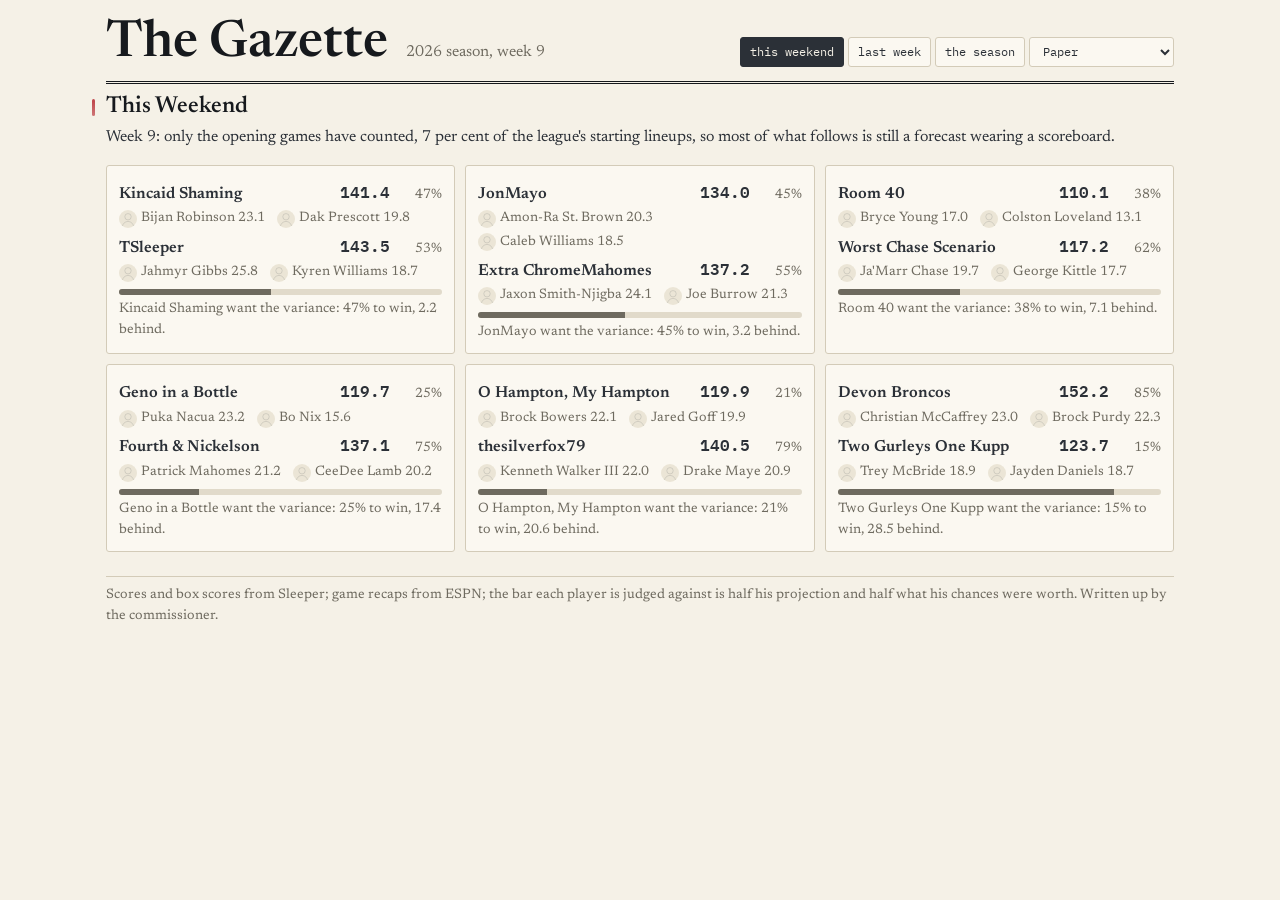
==== league/index.html @ 0ac440b9 "The Gazette, week 8" ====
<!doctype html>
<html lang="en-GB">
<head>
<meta charset="utf-8">
<meta name="viewport" content="width=device-width, initial-scale=1">
<title>The Gazette</title>
<meta name="theme-color" content="#14305C">
<script>
  try { var t = JSON.parse(localStorage.getItem("gz-theme") || "null"); if (t) document.documentElement.dataset.theme = t; } catch (e) {}
</script>
  <script type="module" crossorigin src="./assets/gazette-DXX7I1TY.js"></script>
  <link rel="modulepreload" crossorigin href="./assets/GazettePreview-B1n7chSq.js">
  <link rel="stylesheet" crossorigin href="./assets/GazettePreview-DN1bihmE.css">
  <link rel="stylesheet" crossorigin href="./assets/gazette-BjtuCBKw.css">
</head>
<body>
<div id="app"></div>
</body>
</html>
---- league/assets/GazettePreview-DN1bihmE.css ----
@font-face{font-family:Newsreader Variable;font-style:normal;font-display:swap;font-weight:200 800;src:url(./newsreader-vietnamese-opsz-normal-BjhtXyW2.woff2)format("woff2-variations");unicode-range:U+102-103,U+110-111,U+128-129,U+168-169,U+1A0-1A1,U+1AF-1B0,U+300-301,U+303-304,U+308-309,U+323,U+329,U+1EA0-1EF9,U+20AB}@font-face{font-family:Newsreader Variable;font-style:normal;font-display:swap;font-weight:200 800;src:url(./newsreader-latin-ext-opsz-normal-BQn1nviT.woff2)format("woff2-variations");unicode-range:U+100-2BA,U+2BD-2C5,U+2C7-2CC,U+2CE-2D7,U+2DD-2FF,U+304,U+308,U+329,U+1D00-1DBF,U+1E00-1E9F,U+1EF2-1EFF,U+2020,U+20A0-20AB,U+20AD-20C0,U+2113,U+2C60-2C7F,U+A720-A7FF}@font-face{font-family:Newsreader Variable;font-style:normal;font-display:swap;font-weight:200 800;src:url(./newsreader-latin-opsz-normal-s-izfB6B.woff2)format("woff2-variations");unicode-range:U+??,U+131,U+152-153,U+2BB-2BC,U+2C6,U+2DA,U+2DC,U+304,U+308,U+329,U+2000-206F,U+20AC,U+2122,U+2191,U+2193,U+2212,U+2215,U+FEFF,U+FFFD}@font-face{font-family:Newsreader Variable;font-style:italic;font-display:swap;font-weight:200 800;src:url(./newsreader-vietnamese-opsz-italic-DTr-ymY4.woff2)format("woff2-variations");unicode-range:U+102-103,U+110-111,U+128-129,U+168-169,U+1A0-1A1,U+1AF-1B0,U+300-301,U+303-304,U+308-309,U+323,U+329,U+1EA0-1EF9,U+20AB}@font-face{font-family:Newsreader Variable;font-style:italic;font-display:swap;font-weight:200 800;src:url(./newsreader-latin-ext-opsz-italic-CSPGnFdO.woff2)format("woff2-variations");unicode-range:U+100-2BA,U+2BD-2C5,U+2C7-2CC,U+2CE-2D7,U+2DD-2FF,U+304,U+308,U+329,U+1D00-1DBF,U+1E00-1E9F,U+1EF2-1EFF,U+2020,U+20A0-20AB,U+20AD-20C0,U+2113,U+2C60-2C7F,U+A720-A7FF}@font-face{font-family:Newsreader Variable;font-style:italic;font-display:swap;font-weight:200 800;src:url(./newsreader-latin-opsz-italic-kJKFiXvB.woff2)format("woff2-variations");unicode-range:U+??,U+131,U+152-153,U+2BB-2BC,U+2C6,U+2DA,U+2DC,U+304,U+308,U+329,U+2000-206F,U+20AC,U+2122,U+2191,U+2193,U+2212,U+2215,U+FEFF,U+FFFD}@font-face{font-family:IBM Plex Mono;font-style:normal;font-display:swap;font-weight:400;src:url(./ibm-plex-mono-cyrillic-ext-400-normal-xuaO2J-f.woff2)format("woff2"),url(./ibm-plex-mono-cyrillic-ext-400-normal-DMdlQ8Kv.woff)format("woff");unicode-range:U+460-52F,U+1C80-1C8A,U+20B4,U+2DE0-2DFF,U+A640-A69F,U+FE2E-FE2F}@font-face{font-family:IBM Plex Mono;font-style:normal;font-display:swap;font-weight:400;src:url(./ibm-plex-mono-cyrillic-400-normal-BSMlKf0J.woff2)format("woff2"),url(./ibm-plex-mono-cyrillic-400-normal-CEL4l2ZJ.woff)format("woff");unicode-range:U+301,U+400-45F,U+490-491,U+4B0-4B1,U+2116}@font-face{font-family:IBM Plex Mono;font-style:normal;font-display:swap;font-weight:400;src:url(./ibm-plex-mono-vietnamese-400-normal-BulugwFq.woff2)format("woff2"),url(./ibm-plex-mono-vietnamese-400-normal-DDuiU_S-.woff)format("woff");unicode-range:U+102-103,U+110-111,U+128-129,U+168-169,U+1A0-1A1,U+1AF-1B0,U+300-301,U+303-304,U+308-309,U+323,U+329,U+1EA0-1EF9,U+20AB}@font-face{font-family:IBM Plex Mono;font-style:normal;font-display:swap;font-weight:400;src:url(./ibm-plex-mono-latin-ext-400-normal-BmRBH3aV.woff2)format("woff2"),url(./ibm-plex-mono-latin-ext-400-normal-D3D2R8hC.woff)format("woff");unicode-range:U+100-2BA,U+2BD-2C5,U+2C7-2CC,U+2CE-2D7,U+2DD-2FF,U+304,U+308,U+329,U+1D00-1DBF,U+1E00-1E9F,U+1EF2-1EFF,U+2020,U+20A0-20AB,U+20AD-20C0,U+2113,U+2C60-2C7F,U+A720-A7FF}@font-face{font-family:IBM Plex Mono;font-style:normal;font-display:swap;font-weight:400;src:url(./ibm-plex-mono-latin-400-normal-DMJ8VG8y.woff2)format("woff2"),url(./ibm-plex-mono-latin-400-normal-CvHOgSBP.woff)format("woff");unicode-range:U+??,U+131,U+152-153,U+2BB-2BC,U+2C6,U+2DA,U+2DC,U+304,U+308,U+329,U+2000-206F,U+20AC,U+2122,U+2191,U+2193,U+2212,U+2215,U+FEFF,U+FFFD}@font-face{font-family:IBM Plex Mono;font-style:normal;font-display:swap;font-weight:600;src:url(./ibm-plex-mono-cyrillic-ext-600-normal-V-xxqcpd.woff2)format("woff2"),url(./ibm-plex-mono-cyrillic-ext-600-normal-9HEixskS.woff)format("woff");unicode-range:U+460-52F,U+1C80-1C8A,U+20B4,U+2DE0-2DFF,U+A640-A69F,U+FE2E-FE2F}@font-face{font-family:IBM Plex Mono;font-style:normal;font-display:swap;font-weight:600;src:url(./ibm-plex-mono-cyrillic-600-normal-CTOM6hUh.woff2)format("woff2"),url(./ibm-plex-mono-cyrillic-600-normal-fLZuRloM.woff)format("woff");unicode-range:U+301,U+400-45F,U+490-491,U+4B0-4B1,U+2116}@font-face{font-family:IBM Plex Mono;font-style:normal;font-display:swap;font-weight:600;src:url(./ibm-plex-mono-vietnamese-600-normal-D2EvbN8M.woff2)format("woff2"),url(./ibm-plex-mono-vietnamese-600-normal-iLQfcSjf.woff)format("woff");unicode-range:U+102-103,U+110-111,U+128-129,U+168-169,U+1A0-1A1,U+1AF-1B0,U+300-301,U+303-304,U+308-309,U+323,U+329,U+1EA0-1EF9,U+20AB}@font-face{font-family:IBM Plex Mono;font-style:normal;font-display:swap;font-weight:600;src:url(./ibm-plex-mono-latin-ext-600-normal-D38SheWl.woff2)format("woff2"),url(./ibm-plex-mono-latin-ext-600-normal-DmB0ttJJ.woff)format("woff");unicode-range:U+100-2BA,U+2BD-2C5,U+2C7-2CC,U+2CE-2D7,U+2DD-2FF,U+304,U+308,U+329,U+1D00-1DBF,U+1E00-1E9F,U+1EF2-1EFF,U+2020,U+20A0-20AB,U+20AD-20C0,U+2113,U+2C60-2C7F,U+A720-A7FF}@font-face{font-family:IBM Plex Mono;font-style:normal;font-display:swap;font-weight:600;src:url(./ibm-plex-mono-latin-600-normal-BgSNZQsw.woff2)format("woff2"),url(./ibm-plex-mono-latin-600-normal-DWFSQ4vo.woff)format("woff");unicode-range:U+??,U+131,U+152-153,U+2BB-2BC,U+2C6,U+2DA,U+2DC,U+304,U+308,U+329,U+2000-206F,U+20AC,U+2122,U+2191,U+2193,U+2212,U+2215,U+FEFF,U+FFFD}@font-face{font-family:Barlow;font-style:normal;font-display:swap;font-weight:400;src:url(./barlow-vietnamese-400-normal-Dpl4UHAZ.woff2)format("woff2"),url(./barlow-vietnamese-400-normal-BFeobeCK.woff)format("woff");unicode-range:U+102-103,U+110-111,U+128-129,U+168-169,U+1A0-1A1,U+1AF-1B0,U+300-301,U+303-304,U+308-309,U+323,U+329,U+1EA0-1EF9,U+20AB}@font-face{font-family:Barlow;font-style:normal;font-display:swap;font-weight:400;src:url(./barlow-latin-ext-400-normal-HxX4XjxC.woff2)format("woff2"),url(./barlow-latin-ext-400-normal-CvBsJvxq.woff)format("woff");unicode-range:U+100-2BA,U+2BD-2C5,U+2C7-2CC,U+2CE-2D7,U+2DD-2FF,U+304,U+308,U+329,U+1D00-1DBF,U+1E00-1E9F,U+1EF2-1EFF,U+2020,U+20A0-20AB,U+20AD-20C0,U+2113,U+2C60-2C7F,U+A720-A7FF}@font-face{font-family:Barlow;font-style:normal;font-display:swap;font-weight:400;src:url(./barlow-latin-400-normal-qiz4-Cze.woff2)format("woff2"),url(./barlow-latin-400-normal-fsAxiSwU.woff)format("woff");unicode-range:U+??,U+131,U+152-153,U+2BB-2BC,U+2C6,U+2DA,U+2DC,U+304,U+308,U+329,U+2000-206F,U+20AC,U+2122,U+2191,U+2193,U+2212,U+2215,U+FEFF,U+FFFD}@font-face{font-family:Barlow;font-style:normal;font-display:swap;font-weight:600;src:url(./barlow-vietnamese-600-normal-DcjprdFV.woff2)format("woff2"),url(./barlow-vietnamese-600-normal-CA_GiK2e.woff)format("woff");unicode-range:U+102-103,U+110-111,U+128-129,U+168-169,U+1A0-1A1,U+1AF-1B0,U+300-301,U+303-304,U+308-309,U+323,U+329,U+1EA0-1EF9,U+20AB}@font-face{font-family:Barlow;font-style:normal;font-display:swap;font-weight:600;src:url(./barlow-latin-ext-600-normal-B8NK_A3D.woff2)format("woff2"),url(./barlow-latin-ext-600-normal-DMVRjfRT.woff)format("woff");unicode-range:U+100-2BA,U+2BD-2C5,U+2C7-2CC,U+2CE-2D7,U+2DD-2FF,U+304,U+308,U+329,U+1D00-1DBF,U+1E00-1E9F,U+1EF2-1EFF,U+2020,U+20A0-20AB,U+20AD-20C0,U+2113,U+2C60-2C7F,U+A720-A7FF}@font-face{font-family:Barlow;font-style:normal;font-display:swap;font-weight:600;src:url(./barlow-latin-600-normal-DILqtrty.woff2)format("woff2"),url(./barlow-latin-600-normal-CNwfPWQD.woff)format("woff");unicode-range:U+??,U+131,U+152-153,U+2BB-2BC,U+2C6,U+2DA,U+2DC,U+304,U+308,U+329,U+2000-206F,U+20AC,U+2122,U+2191,U+2193,U+2212,U+2215,U+FEFF,U+FFFD}@font-face{font-family:Barlow Condensed;font-style:normal;font-display:swap;font-weight:600;src:url(./barlow-condensed-vietnamese-600-normal-A5AYRdjN.woff2)format("woff2"),url(./barlow-condensed-vietnamese-600-normal-CNlPk46_.woff)format("woff");unicode-range:U+102-103,U+110-111,U+128-129,U+168-169,U+1A0-1A1,U+1AF-1B0,U+300-301,U+303-304,U+308-309,U+323,U+329,U+1EA0-1EF9,U+20AB}@font-face{font-family:Barlow Condensed;font-style:normal;font-display:swap;font-weight:600;src:url(./barlow-condensed-latin-ext-600-normal-18ESti3H.woff2)format("woff2"),url(./barlow-condensed-latin-ext-600-normal-Clv9cIcR.woff)format("woff");unicode-range:U+100-2BA,U+2BD-2C5,U+2C7-2CC,U+2CE-2D7,U+2DD-2FF,U+304,U+308,U+329,U+1D00-1DBF,U+1E00-1E9F,U+1EF2-1EFF,U+2020,U+20A0-20AB,U+20AD-20C0,U+2113,U+2C60-2C7F,U+A720-A7FF}@font-face{font-family:Barlow Condensed;font-style:normal;font-display:swap;font-weight:600;src:url(./barlow-condensed-latin-600-normal-DepVgxBB.woff2)format("woff2"),url(./barlow-condensed-latin-600-normal-BFJEwTuo.woff)format("woff");unicode-range:U+??,U+131,U+152-153,U+2BB-2BC,U+2C6,U+2DA,U+2DC,U+304,U+308,U+329,U+2000-206F,U+20AC,U+2122,U+2191,U+2193,U+2212,U+2215,U+FEFF,U+FFFD}@font-face{font-family:Barlow Condensed;font-style:normal;font-display:swap;font-weight:700;src:url(./barlow-condensed-vietnamese-700-normal-DYeBwlKR.woff2)format("woff2"),url(./barlow-condensed-vietnamese-700-normal-DhIzd8Tb.woff)format("woff");unicode-range:U+102-103,U+110-111,U+128-129,U+168-169,U+1A0-1A1,U+1AF-1B0,U+300-301,U+303-304,U+308-309,U+323,U+329,U+1EA0-1EF9,U+20AB}@font-face{font-family:Barlow Condensed;font-style:normal;font-display:swap;font-weight:700;src:url(./barlow-condensed-latin-ext-700-normal-CwuXbfVR.woff2)format("woff2"),url(./barlow-condensed-latin-ext-700-normal-BIHFfxf0.woff)format("woff");unicode-range:U+100-2BA,U+2BD-2C5,U+2C7-2CC,U+2CE-2D7,U+2DD-2FF,U+304,U+308,U+329,U+1D00-1DBF,U+1E00-1E9F,U+1EF2-1EFF,U+2020,U+20A0-20AB,U+20AD-20C0,U+2113,U+2C60-2C7F,U+A720-A7FF}@font-face{font-family:Barlow Condensed;font-style:normal;font-display:swap;font-weight:700;src:url(./barlow-condensed-latin-700-normal-v1xN8_Wq.woff2)format("woff2"),url(./barlow-condensed-latin-700-normal-Dmwat-ge.woff)format("woff");unicode-range:U+??,U+131,U+152-153,U+2BB-2BC,U+2C6,U+2DA,U+2DC,U+304,U+308,U+329,U+2000-206F,U+20AC,U+2122,U+2191,U+2193,U+2212,U+2215,U+FEFF,U+FFFD}@font-face{font-family:Instrument Sans;font-style:normal;font-display:swap;font-weight:400;src:url(./instrument-sans-latin-ext-400-normal-Q_nF8v4l.woff2)format("woff2"),url(./instrument-sans-latin-ext-400-normal-r32jotim.woff)format("woff");unicode-range:U+100-2BA,U+2BD-2C5,U+2C7-2CC,U+2CE-2D7,U+2DD-2FF,U+304,U+308,U+329,U+1D00-1DBF,U+1E00-1E9F,U+1EF2-1EFF,U+2020,U+20A0-20AB,U+20AD-20C0,U+2113,U+2C60-2C7F,U+A720-A7FF}@font-face{font-family:Instrument Sans;font-style:normal;font-display:swap;font-weight:400;src:url(./instrument-sans-latin-400-normal-DRC__1Mx.woff2)format("woff2"),url(./instrument-sans-latin-400-normal-D1W7dsQl.woff)format("woff");unicode-range:U+??,U+131,U+152-153,U+2BB-2BC,U+2C6,U+2DA,U+2DC,U+304,U+308,U+329,U+2000-206F,U+20AC,U+2122,U+2191,U+2193,U+2212,U+2215,U+FEFF,U+FFFD}@font-face{font-family:Instrument Sans;font-style:normal;font-display:swap;font-weight:500;src:url(./instrument-sans-latin-ext-500-normal-CTEe1bJa.woff2)format("woff2"),url(./instrument-sans-latin-ext-500-normal-CAxz3nsc.woff)format("woff");unicode-range:U+100-2BA,U+2BD-2C5,U+2C7-2CC,U+2CE-2D7,U+2DD-2FF,U+304,U+308,U+329,U+1D00-1DBF,U+1E00-1E9F,U+1EF2-1EFF,U+2020,U+20A0-20AB,U+20AD-20C0,U+2113,U+2C60-2C7F,U+A720-A7FF}@font-face{font-family:Instrument Sans;font-style:normal;font-display:swap;font-weight:500;src:url(./instrument-sans-latin-500-normal-Dk9ku72i.woff2)format("woff2"),url(./instrument-sans-latin-500-normal-Z6ESRlEs.woff)format("woff");unicode-range:U+??,U+131,U+152-153,U+2BB-2BC,U+2C6,U+2DA,U+2DC,U+304,U+308,U+329,U+2000-206F,U+20AC,U+2122,U+2191,U+2193,U+2212,U+2215,U+FEFF,U+FFFD}@font-face{font-family:Anton;font-style:normal;font-display:swap;font-weight:400;src:url(./anton-vietnamese-400-normal-CkBxLiRJ.woff2)format("woff2"),url(./anton-vietnamese-400-normal-2FfR1wHA.woff)format("woff");unicode-range:U+102-103,U+110-111,U+128-129,U+168-169,U+1A0-1A1,U+1AF-1B0,U+300-301,U+303-304,U+308-309,U+323,U+329,U+1EA0-1EF9,U+20AB}@font-face{font-family:Anton;font-style:normal;font-display:swap;font-weight:400;src:url(./anton-latin-ext-400-normal-SyiqE2Jt.woff2)format("woff2"),url(./anton-latin-ext-400-normal-BMODBQc6.woff)format("woff");unicode-range:U+100-2BA,U+2BD-2C5,U+2C7-2CC,U+2CE-2D7,U+2DD-2FF,U+304,U+308,U+329,U+1D00-1DBF,U+1E00-1E9F,U+1EF2-1EFF,U+2020,U+20A0-20AB,U+20AD-20C0,U+2113,U+2C60-2C7F,U+A720-A7FF}@font-face{font-family:Anton;font-style:normal;font-display:swap;font-weight:400;src:url(./anton-latin-400-normal-Byf51wtH.woff2)format("woff2"),url(./anton-latin-400-normal-AUNGEG_V.woff)format("woff");unicode-range:U+??,U+131,U+152-153,U+2BB-2BC,U+2C6,U+2DA,U+2DC,U+304,U+308,U+329,U+2000-206F,U+20AC,U+2122,U+2191,U+2193,U+2212,U+2215,U+FEFF,U+FFFD}@font-face{font-family:Instrument Sans;font-style:normal;font-display:swap;font-weight:600;src:url(./instrument-sans-latin-ext-600-normal-BsaQcF38.woff2)format("woff2"),url(./instrument-sans-latin-ext-600-normal-DMks36a2.woff)format("woff");unicode-range:U+100-2BA,U+2BD-2C5,U+2C7-2CC,U+2CE-2D7,U+2DD-2FF,U+304,U+308,U+329,U+1D00-1DBF,U+1E00-1E9F,U+1EF2-1EFF,U+2020,U+20A0-20AB,U+20AD-20C0,U+2113,U+2C60-2C7F,U+A720-A7FF}@font-face{font-family:Instrument Sans;font-style:normal;font-display:swap;font-weight:600;src:url(./instrument-sans-latin-600-normal-B7fBEWYG.woff2)format("woff2"),url(./instrument-sans-latin-600-normal-B9e8oLYv.woff)format("woff");unicode-range:U+??,U+131,U+152-153,U+2BB-2BC,U+2C6,U+2DA,U+2DC,U+304,U+308,U+329,U+2000-206F,U+20AC,U+2122,U+2191,U+2193,U+2212,U+2215,U+FEFF,U+FFFD}@font-face{font-family:JetBrains Mono;font-style:normal;font-display:swap;font-weight:400;src:url(./jetbrains-mono-cyrillic-ext-400-normal-C_uLvvQ5.woff2)format("woff2"),url(./jetbrains-mono-cyrillic-ext-400-normal-Bh0R7Dhr.woff)format("woff");unicode-range:U+460-52F,U+1C80-1C8A,U+20B4,U+2DE0-2DFF,U+A640-A69F,U+FE2E-FE2F}@font-face{font-family:JetBrains Mono;font-style:normal;font-display:swap;font-weight:400;src:url(./jetbrains-mono-cyrillic-400-normal-BEIGL1Tu.woff2)format("woff2"),url(./jetbrains-mono-cyrillic-400-normal-ugxPyKxw.woff)format("woff");unicode-range:U+301,U+400-45F,U+490-491,U+4B0-4B1,U+2116}@font-face{font-family:JetBrains Mono;font-style:normal;font-display:swap;font-weight:400;src:url(./jetbrains-mono-greek-400-normal-C190GLew.woff2)format("woff2"),url(./jetbrains-mono-greek-400-normal-B9oWc5Lo.woff)format("woff");unicode-range:U+370-377,U+37A-37F,U+384-38A,U+38C,U+38E-3A1,U+3A3-3FF}@font-face{font-family:JetBrains Mono;font-style:normal;font-display:swap;font-weight:400;src:url(./jetbrains-mono-vietnamese-400-normal-ByoDsISC.woff2)format("woff2"),url(./jetbrains-mono-vietnamese-400-normal-CqNFfHCs.woff)format("woff");unicode-range:U+102-103,U+110-111,U+128-129,U+168-169,U+1A0-1A1,U+1AF-1B0,U+300-301,U+303-304,U+308-309,U+323,U+329,U+1EA0-1EF9,U+20AB}@font-face{font-family:JetBrains Mono;font-style:normal;font-display:swap;font-weight:400;src:url(./jetbrains-mono-latin-ext-400-normal-Bc8Ftmh3.woff2)format("woff2"),url(./jetbrains-mono-latin-ext-400-normal-fXTG6kC5.woff)format("woff");unicode-range:U+100-2BA,U+2BD-2C5,U+2C7-2CC,U+2CE-2D7,U+2DD-2FF,U+304,U+308,U+329,U+1D00-1DBF,U+1E00-1E9F,U+1EF2-1EFF,U+2020,U+20A0-20AB,U+20AD-20C0,U+2113,U+2C60-2C7F,U+A720-A7FF}@font-face{font-family:JetBrains Mono;font-style:normal;font-display:swap;font-weight:400;src:url(./jetbrains-mono-latin-400-normal-V6pRDFza.woff2)format("woff2"),url(./jetbrains-mono-latin-400-normal-6-qcROiO.woff)format("woff");unicode-range:U+??,U+131,U+152-153,U+2BB-2BC,U+2C6,U+2DA,U+2DC,U+304,U+308,U+329,U+2000-206F,U+20AC,U+2122,U+2191,U+2193,U+2212,U+2215,U+FEFF,U+FFFD}@font-face{font-family:JetBrains Mono;font-style:normal;font-display:swap;font-weight:600;src:url(./jetbrains-mono-cyrillic-ext-600-normal-Dj6eZy5f.woff2)format("woff2"),url(./jetbrains-mono-cyrillic-ext-600-normal-DVvC-yKp.woff)format("woff");unicode-range:U+460-52F,U+1C80-1C8A,U+20B4,U+2DE0-2DFF,U+A640-A69F,U+FE2E-FE2F}@font-face{font-family:JetBrains Mono;font-style:normal;font-display:swap;font-weight:600;src:url(./jetbrains-mono-cyrillic-600-normal-EVf6-Yzo.woff2)format("woff2"),url(./jetbrains-mono-cyrillic-600-normal-8K4wrrwR.woff)format("woff");unicode-range:U+301,U+400-45F,U+490-491,U+4B0-4B1,U+2116}@font-face{font-family:JetBrains Mono;font-style:normal;font-display:swap;font-weight:600;src:url(./jetbrains-mono-greek-600-normal-H7WoG9Et.woff2)format("woff2"),url(./jetbrains-mono-greek-600-normal-mc2nkWzM.woff)format("woff");unicode-range:U+370-377,U+37A-37F,U+384-38A,U+38C,U+38E-3A1,U+3A3-3FF}@font-face{font-family:JetBrains Mono;font-style:normal;font-display:swap;font-weight:600;src:url(./jetbrains-mono-vietnamese-600-normal-Dtizs43-.woff2)format("woff2"),url(./jetbrains-mono-vietnamese-600-normal-OWROknRo.woff)format("woff");unicode-range:U+102-103,U+110-111,U+128-129,U+168-169,U+1A0-1A1,U+1AF-1B0,U+300-301,U+303-304,U+308-309,U+323,U+329,U+1EA0-1EF9,U+20AB}@font-face{font-family:JetBrains Mono;font-style:normal;font-display:swap;font-weight:600;src:url(./jetbrains-mono-latin-ext-600-normal-BfB_LPfz.woff2)format("woff2"),url(./jetbrains-mono-latin-ext-600-normal-DObL3zCW.woff)format("woff");unicode-range:U+100-2BA,U+2BD-2C5,U+2C7-2CC,U+2CE-2D7,U+2DD-2FF,U+304,U+308,U+329,U+1D00-1DBF,U+1E00-1E9F,U+1EF2-1EFF,U+2020,U+20A0-20AB,U+20AD-20C0,U+2113,U+2C60-2C7F,U+A720-A7FF}@font-face{font-family:JetBrains Mono;font-style:normal;font-display:swap;font-weight:600;src:url(./jetbrains-mono-latin-600-normal-C8RAYTDA.woff2)format("woff2"),url(./jetbrains-mono-latin-600-normal-BfsvjouI.woff)format("woff");unicode-range:U+??,U+131,U+152-153,U+2BB-2BC,U+2C6,U+2DA,U+2DC,U+304,U+308,U+329,U+2000-206F,U+20AC,U+2122,U+2191,U+2193,U+2212,U+2215,U+FEFF,U+FFFD}:root,:root[data-theme=paper]{--bg:#f5f1e7;--bg-deep:#ebe5d6;--card:#fbf8f1;--ink:#2b3037;--ink-deep:#16191d;--ink-soft:#6e6a5f;--rule:#d3cbb8;--rule-soft:#e1daca;--accent:#b4232b;--mine:#c2571c;--good:#3f6b4a;--amber:#9a6b1e;--blue:#3e6fa8;--age0:#1f3a2e;--age1:#3f6b4a;--age2:#7c9a6a;--age3:#b9ae7e;--age4:#d6c9a4;--s1:#b4232b;--s2:#3e6fa8;--s3:#3f6b4a;--body:"Newsreader Variable", Georgia, serif;--display:"Newsreader Variable", Georgia, serif;--display-weight:560;--data:"IBM Plex Mono", ui-monospace, Consolas, monospace;--radius:3px;--lightningcss-light:initial;--lightningcss-dark: ;color-scheme:light}:root[data-theme=midnight]{--bg:#0d1626;--bg-deep:#132038;--card:#111c30;--ink:#e9e4d8;--ink-deep:#fffaf0;--ink-soft:#97a0b3;--rule:#2a3a57;--rule-soft:#1c2a44;--accent:#e0712c;--mine:#f2c14e;--good:#7cc39a;--amber:#e8b65a;--blue:#7fa6de;--age0:#f2e9d6;--age1:#d9c39a;--age2:#b79563;--age3:#8b6c48;--age4:#5f4c3a;--s1:#e0712c;--s2:#7fa6de;--s3:#7cc39a;--body:"Newsreader Variable", Georgia, serif;--display:"Newsreader Variable", Georgia, serif;--display-weight:520;--data:"IBM Plex Mono", ui-monospace, Consolas, monospace;--radius:3px;--lightningcss-light: ;--lightningcss-dark:initial;color-scheme:dark}:root[data-theme=desk]{--bg:#f0f0f0;--bg-deep:#e4e4e4;--card:#fff;--ink:#222;--ink-deep:#000;--ink-soft:#6b6b6b;--rule:#cdcdcd;--rule-soft:#dedede;--accent:#fc4f30;--mine:#e5ae38;--good:#6d904f;--amber:#c98e0b;--blue:#30a2da;--age0:#0f5e86;--age1:#30a2da;--age2:#7cc3e6;--age3:#b5dcef;--age4:#dceef7;--s1:#fc4f30;--s2:#30a2da;--s3:#6d904f;--body:"Barlow", "Helvetica Neue", Arial, sans-serif;--display:"Barlow Condensed", "Arial Narrow", sans-serif;--display-weight:700;--data:"IBM Plex Mono", ui-monospace, Consolas, monospace;--radius:0;--lightningcss-light:initial;--lightningcss-dark: ;color-scheme:light}:root[data-theme=desk-night]{--bg:#1b1d21;--bg-deep:#24272c;--card:#202328;--ink:#e6e6e6;--ink-deep:#fff;--ink-soft:#9a9ea6;--rule:#383c43;--rule-soft:#2b2e33;--accent:#ff6a3d;--mine:#f0be4a;--good:#8dba6a;--amber:#f0be4a;--blue:#4fb3e8;--age0:#cfeaf8;--age1:#8ccdf0;--age2:#4fb3e8;--age3:#2b7ba6;--age4:#1d4e6a;--s1:#ff6a3d;--s2:#4fb3e8;--s3:#8dba6a;--body:"Barlow", "Helvetica Neue", Arial, sans-serif;--display:"Barlow Condensed", "Arial Narrow", sans-serif;--display-weight:700;--data:"IBM Plex Mono", ui-monospace, Consolas, monospace;--radius:0;--lightningcss-light: ;--lightningcss-dark:initial;color-scheme:dark}:root[data-theme=ember]{--bg:#1f0e06;--bg-deep:#2a140a;--card:#46200c8c;--ink:#f1e5d6;--ink-deep:#fff8ec;--ink-soft:#c7a688;--rule:#ffb07033;--rule-soft:#ffb0701a;--accent:#ff8a3d;--mine:#fac775;--good:#5cc488;--amber:#f5b95e;--blue:#8eb8ea;--age0:#ffe7bf;--age1:#fac775;--age2:#e79a4a;--age3:#b9622a;--age4:#6e3517;--s1:#ff8a3d;--s2:#8eb8ea;--s3:#5cc488;--body:"Instrument Sans", "Helvetica Neue", Arial, sans-serif;--display:"Newsreader Variable", Georgia, serif;--display-weight:560;--data:"JetBrains Mono", ui-monospace, Consolas, monospace;--radius:6px;--bar:linear-gradient(90deg, #c24e16, #fac775);--gold:#fac775;--lightningcss-light: ;--lightningcss-dark:initial;color-scheme:dark}:root{--bar:var(--ink-soft);--gold:var(--accent);--pop:var(--card)}:root[data-theme=ember]{--pop:#2e150a}:root[data-theme=midnight]{--pop:#15223a}*{box-sizing:border-box}html,body{background:var(--bg);color:var(--ink);margin:0}body{font-family:var(--body);-webkit-text-size-adjust:100%;font-size:16px;line-height:1.55}a{color:inherit;border-bottom:1px solid var(--rule);text-decoration:none}a:hover{border-bottom-color:var(--ink)}:focus-visible{outline:2px solid var(--accent);outline-offset:2px}h1,h2,h3{font-family:var(--display);font-weight:var(--display-weight);color:var(--ink-deep);margin:0;line-height:1.15}h2{margin:2.2rem 0 .4rem;font-size:1.45rem}h3{margin:1.4rem 0 .4rem;font-size:1.1rem}.data{font-family:var(--data);font-variant-numeric:tabular-nums}.num{font-variant-numeric:tabular-nums}.soft{color:var(--ink-soft)}.good{color:var(--good)}.great{text-shadow:0 0 10px color-mix(in srgb, var(--good) 45%, transparent);font-weight:700}.bad{color:var(--accent)}.warn{color:var(--amber)}.note{color:var(--ink);margin:.3rem 0 .9rem}p.note[data-clamp]{cursor:pointer;border-radius:var(--radius);padding-left:22px;position:relative}p.note[data-clamp]:before{content:"";border-right:2px solid var(--ink-soft);border-bottom:2px solid var(--ink-soft);width:6px;height:6px;transition:transform .12s;position:absolute;top:.55em;left:3px;transform:rotate(-45deg)}p.note[data-clamp=open]:before{top:.45em;transform:rotate(45deg)}p.note[data-clamp=closed]{-webkit-line-clamp:1;line-clamp:1;color:var(--ink-soft);-webkit-box-orient:vertical;display:-webkit-box;overflow:hidden}p.note[data-clamp=closed]:hover{color:var(--ink)}p.note[data-clamp=closed] b{font-weight:500}p.note[data-clamp=open]{cursor:auto}p.note[data-clamp=open]:after{content:"";cursor:pointer;width:22px;height:26px;position:absolute;top:0;left:0}.note b{font-weight:600}.small{font-size:.85rem}button,select,input,a.btn{font-family:var(--data);color:var(--ink);background:var(--card);border:1px solid var(--rule);border-radius:var(--radius);min-height:30px;padding:5px 9px;font-size:12px}a.btn{box-sizing:border-box;align-items:center;text-decoration:none;display:inline-flex}button{cursor:pointer}button:hover{border-color:var(--ink-soft)}button.on{background:var(--ink);color:var(--bg);border-color:var(--ink)}button:disabled{opacity:.45;cursor:default}.seg{flex-wrap:wrap;align-items:center;gap:4px;display:flex}.seg .lab{font-family:var(--data);color:var(--ink-soft);margin:0 4px 0 10px;font-size:11px}.seg .lab:first-child{margin-left:0}.wrap{-webkit-overflow-scrolling:touch;max-width:100%;overflow-x:auto}table{border-collapse:collapse;font-variant-numeric:tabular-nums;width:100%;font-size:14px}th{font-family:var(--data);color:var(--ink-soft);text-align:right;border-bottom:1px solid var(--rule);white-space:nowrap;padding:6px 8px;font-size:11px;font-weight:600}td{border-bottom:1px solid var(--rule-soft);text-align:right;white-space:nowrap;padding:6px 8px}th.l,td.l{text-align:left}tr.mine td{background:color-mix(in srgb, var(--mine) 12%, transparent)}th.sortable{cursor:pointer;-webkit-user-select:none;user-select:none}th.sorted{color:var(--ink-deep)}td.num{font-variant-numeric:tabular-nums}.pos{font-family:var(--data);border-radius:var(--radius);border:1px solid;padding:1px 5px;font-size:10.5px;font-weight:600}.pos.QB{color:var(--s1)}.pos.RB{color:var(--good)}.pos.WR{color:var(--blue)}.pos.TE{color:var(--amber)}.chip{font-family:var(--data);border:1px solid var(--rule);border-radius:var(--radius);white-space:nowrap;padding:2px 7px;font-size:11px}.chip.mine{border-color:var(--mine);color:var(--mine)}.chip.bad{border-color:var(--accent);color:var(--accent)}[data-worth]{-webkit-text-decoration:underline dotted color-mix(in srgb, var(--ink) 45%, transparent);text-decoration:underline dotted color-mix(in srgb, var(--ink) 45%, transparent);text-underline-offset:3px;cursor:help}h2[id],h3[id]{scroll-margin-top:150px}@media (prefers-reduced-motion:reduce){*{transition:none!important;animation:none!important}}:root[data-theme=ember] body{background-image:radial-gradient(1100px 520px at 12% -8%,#ec6e1e33,#0000 62%),radial-gradient(900px 600px at 100% 10%,#aa3e0c52,#0000 68%);background-attachment:fixed}:root[data-theme=ember] h1{background:linear-gradient(#fffaf0 30%,#f0d9b5);color:#0000;letter-spacing:-.02em;-webkit-background-clip:text;background-clip:text}:root[data-theme=ember] button,:root[data-theme=ember] select,:root[data-theme=ember] input,:root[data-theme=ember] a.btn{color:#fad49a;letter-spacing:.04em;background:#fac7750d;border:1px solid #fac77552;transition:box-shadow .15s,background .15s,border-color .15s}:root[data-theme=ember] input,:root[data-theme=ember] textarea{color:var(--ink);background:#1208038c}:root[data-theme=ember] button:hover,:root[data-theme=ember] a.btn:hover{border-color:#fac775;box-shadow:0 0 18px #fac77533}:root[data-theme=ember] button.on{color:#ffe6b8;background:#fac77529;border-color:#fac775;box-shadow:inset 0 0 0 1px #fac77559,0 0 14px #fac77526}:root[data-theme=ember] select option{color:var(--ink);background:#2a140a}:root[data-theme=ember] .chip.good,:root[data-theme=ember] .chip.buy{color:#ecfff4;background:#1b7a45;border-color:#1b7a45}:root[data-theme=ember] .chip.bad{background:#ff8a3d1a}:root[data-theme=ember] .card,:root[data-theme=ember] .alerts,:root[data-theme=ember] .form{background:linear-gradient(170deg,#5428109e,#1a0b04b8 78%);box-shadow:inset 0 1px #ffdca014,0 20px 50px #00000040}:root[data-theme=ember] .charttip{background:linear-gradient(170deg,#3a1a0b,#1e0d05 85%);box-shadow:inset 0 1px #ffdca014,0 14px 40px #0000008c}:root[data-theme=ember] tr.mine td{background:#fac77512}:root[data-theme=ember] .pos{border-radius:3px}h1,h2,h3,nav .tab,nav .gh{text-transform:capitalize}#app{z-index:0;isolation:isolate;position:relative}.backdrop{z-index:-1;pointer-events:none;position:fixed;inset:0;overflow:hidden}.backdrop:before{content:"";background:var(--tex-tint,var(--ink));-webkit-mask-composite:source-in;opacity:var(--tex-op,.06);position:absolute;inset:0;-webkit-mask-image:url(../bg/field.svg),linear-gradient(90deg,#0000 5%,#000 55%);mask-image:url(../bg/field.svg),linear-gradient(90deg,#0000 5%,#000 55%);-webkit-mask-position:bottom;mask-position:bottom;-webkit-mask-size:cover,100% 100%;mask-size:cover,100% 100%;-webkit-mask-composite:source-in;mask-composite:intersect}.backdrop:after{content:"";opacity:var(--grain-op,.05);mix-blend-mode:overlay;background-image:url(../bg/grain.svg);position:absolute;inset:0}:root[data-theme=ember]{--tex-tint:#ffc88a;--tex-op:.13;--grain-op:.07}:root[data-theme=midnight]{--tex-tint:#9ec3ff;--tex-op:.09;--grain-op:.06}:root[data-theme=desk-night]{--tex-tint:#c9d1dc;--tex-op:.06;--grain-op:.05}:root[data-theme=paper],:root:not([data-theme]){--tex-tint:#6b5a3a;--tex-op:.07;--grain-op:.1}:root[data-theme=desk]{--tex-tint:#3a4250;--tex-op:.05;--grain-op:.06}:root[data-theme=vice]{--bg:#12081f;--bg-deep:#1c0d31;--card:#2e124e94;--pop:#241040;--ink:#f6eeff;--ink-deep:#fff;--ink-soft:#c6a8e8;--rule:#ff5caa3d;--rule-soft:#ff5caa1f;--accent:#ff3d9a;--mine:#ffb347;--good:#2ee6c8;--amber:#ffb347;--blue:#6fd6ff;--age0:#ffe27a;--age1:#ffb347;--age2:#ff7a45;--age3:#ff3d9a;--age4:#8a2be2;--s1:#ff3d9a;--s2:#6fd6ff;--s3:#2ee6c8;--body:"Instrument Sans", "Helvetica Neue", Arial, sans-serif;--display:"Anton", "Impact", "Arial Narrow", sans-serif;--display-weight:400;--data:"JetBrains Mono", ui-monospace, Consolas, monospace;--radius:10px;--bar:linear-gradient(90deg, #ff3d9a, #ffb347);--gold:#ffb347;--star:#ffd34d;--tex-tint:#ff8ac8;--tex-op:0;--grain-op:.08;--lightningcss-light: ;--lightningcss-dark:initial;color-scheme:dark}:root[data-theme=vice] body{background-color:var(--bg);background-image:radial-gradient(1200px 520px at 75% -5%,#ff3d9a47,#0000 65%),radial-gradient(900px 500px at 10% 0,#ff8c3c2e,#0000 60%),linear-gradient(#2a0e3f 0%,#12081f 55%);background-attachment:fixed}:root[data-theme=vice] .backdrop{opacity:.26;background:url(../bg/vice.svg) 100% 100%/min(1500px,120vw) no-repeat;-webkit-mask-image:linear-gradient(90deg,#0000 15%,#000 70%);mask-image:linear-gradient(90deg,#0000 15%,#000 70%)}:root[data-theme=vice] h1,:root[data-theme=vice] h2,:root[data-theme=vice] h3{text-transform:uppercase;letter-spacing:.03em}:root[data-theme=vice] h1{background:linear-gradient(#ffe27a 0%,#ff7a45 45%,#ff3d9a 100%);color:#0000;filter:drop-shadow(0 2px #12081f)drop-shadow(0 0 18px #ff3d9a59);-webkit-background-clip:text;background-clip:text;font-size:2.6rem}:root[data-theme=vice] h2{color:#ffd0e8;text-shadow:0 0 14px #ff3d9a59}:root[data-theme=vice] .card,:root[data-theme=vice] .alerts,:root[data-theme=vice] .form{background:linear-gradient(170deg,#46186e9e,#160828c7 80%);box-shadow:inset 0 1px #ffb4e61a,0 20px 50px #00000059}:root[data-theme=vice] .charttip{background:linear-gradient(170deg,#34144f,#170a2a 85%)}:root[data-theme=vice] button,:root[data-theme=vice] select,:root[data-theme=vice] input,:root[data-theme=vice] a.btn{color:#ffd0e8;letter-spacing:.04em;background:#ff3d9a12;border:1px solid #ff3d9a73}:root[data-theme=vice] button:hover,:root[data-theme=vice] a.btn:hover{border-color:#ff3d9a;box-shadow:0 0 18px #ff3d9a73,inset 0 0 10px #ff3d9a26}:root[data-theme=vice] button.on{color:#fff;background:linear-gradient(90deg,#ff3d9a59,#ffb3474d);border-color:#ffb347}:root[data-theme=vice] select option{color:var(--ink);background:#1c0d31}:root[data-theme=vice] tr.mine td{background:#ffb34714}:root[data-theme=vice] .chip.good,:root[data-theme=vice] .chip.buy{color:#e9fffb;background:#0e8f7c;border-color:#2ee6c8}:root[data-theme=vice] th{color:#ff8ac8}table:not([data-nosort]) thead th:not(.sortable){cursor:pointer;-webkit-user-select:none;user-select:none}thead th[data-dir=desc]:after{content:" ↓";color:var(--gold)}thead th[data-dir=asc]:after{content:" ↑";color:var(--gold)}td,.num{font-variant-numeric:tabular-nums}tbody tr{transition:background-color .12s}tbody tr:hover td{background-color:color-mix(in srgb, var(--gold) 6%, transparent)}:focus-visible{outline:2px solid color-mix(in srgb, var(--gold) 80%, transparent);outline-offset:2px;border-radius:3px}*{scrollbar-width:thin;scrollbar-color:color-mix(in srgb, var(--ink-soft) 45%, transparent) transparent}::-webkit-scrollbar{width:10px;height:10px}::-webkit-scrollbar-thumb{background:color-mix(in srgb, var(--ink-soft) 40%, transparent);background-clip:padding-box;border:2px solid #0000;border-radius:6px}::-webkit-scrollbar-track{background:0 0}main>section,main>*{animation:.22s ease-out tabIn}@keyframes tabIn{0%{opacity:0;transform:translateY(4px)}to{opacity:1;transform:none}}.card{transition:transform .15s,box-shadow .15s,border-color .15s}.card:hover{transform:translateY(-1px)}h2{position:relative}h2:before{content:"";background:linear-gradient(var(--gold), color-mix(in srgb, var(--accent) 70%, transparent));opacity:.85;border-radius:2px;width:3px;position:absolute;top:.2em;bottom:.2em;left:-14px}@media (width<=700px){h2:before{display:none}}::selection{background:color-mix(in srgb, var(--gold) 35%, transparent)}.face.svelte-kkl1qu{object-fit:cover;object-position:top;background:var(--bg-deep);border-radius:var(--radius);color:var(--ink);display:block}.gz.svelte-1ck6mre h2:where(.svelte-1ck6mre){margin:1.2rem 0 .4rem}.lead.svelte-1ck6mre{border-top:2px solid var(--ink-deep);border-bottom:1px solid var(--rule);margin-bottom:12px;padding:6px 0 10px}.lead.svelte-1ck6mre h2:where(.svelte-1ck6mre){font-family:var(--display);font-weight:var(--display-weight);margin-top:.3rem;font-size:1.6rem}.card.svelte-1ck6mre{border:1px solid var(--rule);border-radius:var(--radius);background:var(--card);margin:8px 0}.top.svelte-1ck6mre{all:unset;box-sizing:border-box;cursor:pointer;grid-template-columns:minmax(0,1fr) auto;gap:2px 12px;width:100%;padding:9px 12px;display:grid}.top.svelte-1ck6mre:focus-visible{outline:2px solid var(--accent)}.teams.svelte-1ck6mre{flex-wrap:wrap;gap:4px 18px;font-size:1.05rem;display:flex}.teams.svelte-1ck6mre .won:where(.svelte-1ck6mre){font-weight:600}.teams.svelte-1ck6mre b:where(.svelte-1ck6mre){font-variant-numeric:tabular-nums}.q.svelte-1ck6mre{font-family:var(--data);text-align:right;white-space:nowrap;font-size:.95rem}.hl.svelte-1ck6mre{font-family:var(--display);font-weight:var(--display-weight);grid-column:1/-1;font-size:1.12rem;line-height:1.25}.body.svelte-1ck6mre{border-top:1px solid var(--rule-soft);padding:2px 12px 12px}.body.svelte-1ck6mre>p:where(.svelte-1ck6mre){max-width:70ch}.aside.svelte-1ck6mre{color:var(--ink-soft)}.news.svelte-1ck6mre{margin:2px 0}.sides.svelte-1ck6mre{grid-template-columns:repeat(2,minmax(0,1fr));gap:12px 18px;display:grid}.side.svelte-1ck6mre{min-width:0}.side.svelte-1ck6mre h3:where(.svelte-1ck6mre){margin:10px 0 4px;font-size:1rem}.box.svelte-1ck6mre td:where(.svelte-1ck6mre){vertical-align:top;padding:3px 5px;font-size:13px}.box.svelte-1ck6mre td.small:where(.svelte-1ck6mre){white-space:normal;min-width:140px}.tbl.svelte-1ck6mre tr.cut:where(.svelte-1ck6mre) td:where(.svelte-1ck6mre){border-bottom:2px solid var(--ink-soft)}.awards.svelte-1ck6mre p:where(.svelte-1ck6mre){max-width:80ch}@media (width<=900px){.sides.svelte-1ck6mre{grid-template-columns:minmax(0,1fr)}}.sec.svelte-1720ael{flex-wrap:wrap;margin:.6rem 0}.pl.svelte-1720ael{align-items:center;gap:6px;display:inline-flex}.pl.svelte-1720ael .face{border-radius:50%}.teams.svelte-1720ael{grid-template-columns:repeat(auto-fill,minmax(220px,1fr));gap:8px 16px;display:grid}.tm.svelte-1720ael{border-top:1px solid var(--rule-soft);flex-direction:column;gap:2px;padding:6px 0;display:flex}.tm.mine.svelte-1720ael b:where(.svelte-1720ael){color:var(--mine)}.aw.svelte-1720ael{grid-template-columns:repeat(auto-fill,minmax(280px,1fr));gap:10px;display:grid}.award.svelte-1720ael{border:1px solid var(--rule);border-radius:var(--radius);background:var(--card);padding:10px 12px}.award.svelte-1720ael h3:where(.svelte-1720ael){font-family:var(--display);font-weight:var(--display-weight);margin:0 0 2px}.award.svelte-1720ael p:where(.svelte-1720ael){margin:2px 0}.award.svelte-1720ael p.lead:where(.svelte-1720ael) b:where(.svelte-1720ael){color:var(--gold,var(--accent))}.trade.svelte-1720ael{border:1px solid var(--rule);border-radius:var(--radius);background:var(--card);margin:8px 0;padding:8px 12px}.trade.svelte-1720ael .sides:where(.svelte-1720ael){grid-template-columns:repeat(auto-fit,minmax(260px,1fr));gap:6px 18px;display:grid}.trade.svelte-1720ael p:where(.svelte-1720ael){margin:2px 0}.pre.svelte-1tucvc6 h2:where(.svelte-1tucvc6){margin:.6rem 0 .3rem}.games.svelte-1tucvc6{grid-template-columns:repeat(auto-fill,minmax(320px,1fr));gap:10px;display:grid}.gm.svelte-1tucvc6{border:1px solid var(--rule);border-radius:var(--radius);background:var(--card);padding:10px 12px}.gm.mine.svelte-1tucvc6{border-color:color-mix(in srgb, var(--mine) 60%, var(--rule))}.side.svelte-1tucvc6{grid-template-columns:minmax(0,1fr) auto 44px;align-items:baseline;gap:8px;margin-top:4px;display:grid}.tn.svelte-1tucvc6{font-weight:600}.sc.svelte-1tucvc6{font-family:var(--data);font-variant-numeric:tabular-nums}.pc.svelte-1tucvc6{text-align:right}.big.svelte-1tucvc6{flex-wrap:wrap;gap:2px 12px;margin:2px 0 4px;display:flex}.pl.svelte-1tucvc6{align-items:center;gap:4px;display:inline-flex}.pl.svelte-1tucvc6 .face{border-radius:50%}.wp.svelte-1tucvc6{background:var(--rule-soft);border-radius:3px;height:6px;margin:6px 0 4px;display:block;overflow:hidden}.wp.svelte-1tucvc6 i:where(.svelte-1tucvc6){background:var(--bar,var(--accent));height:100%;display:block}.gm.svelte-1tucvc6 p:where(.svelte-1tucvc6){margin:2px 0 0}
---- league/assets/gazette-BjtuCBKw.css ----
.page.svelte-sfzyp4{max-width:1100px;margin:0 auto;padding:12px 16px 40px}header.svelte-sfzyp4{border-bottom:3px double var(--ink-deep);flex-wrap:wrap;align-items:baseline;gap:6px 18px;margin-bottom:10px;display:flex}h1.svelte-sfzyp4{font-family:var(--display);font-weight:var(--display-weight);margin:.2rem 0;font-size:clamp(2rem,6vw,3.2rem)}header.svelte-sfzyp4 .seg:where(.svelte-sfzyp4){margin-left:auto}footer.svelte-sfzyp4{border-top:1px solid var(--rule);margin-top:24px;padding-top:8px}
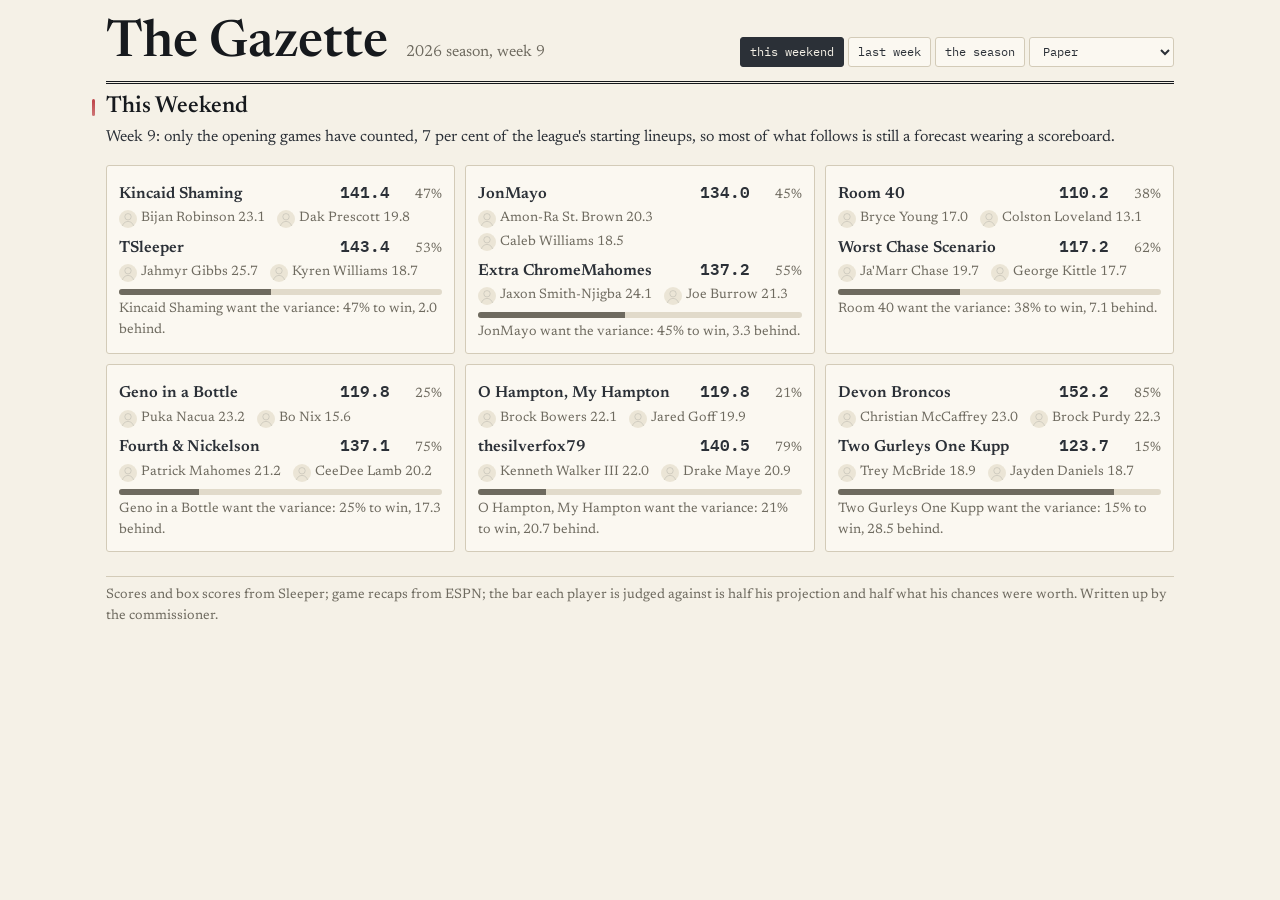
==== commit 6bea8138: "The Gazette, week 8" ====
--- a/league/index.html
+++ b/league/index.html
@@ -8,9 +8,9 @@
 <script>
   try { var t = JSON.parse(localStorage.getItem("gz-theme") || "null"); if (t) document.documentElement.dataset.theme = t; } catch (e) {}
 </script>
-  <script type="module" crossorigin src="./assets/gazette-DXX7I1TY.js"></script>
-  <link rel="modulepreload" crossorigin href="./assets/GazettePreview-B1n7chSq.js">
-  <link rel="stylesheet" crossorigin href="./assets/GazettePreview-DN1bihmE.css">
+  <script type="module" crossorigin src="./assets/gazette-CSMBxoaK.js"></script>
+  <link rel="modulepreload" crossorigin href="./assets/GazettePreview-DzcG9dv8.js">
+  <link rel="stylesheet" crossorigin href="./assets/GazettePreview-EZ8hp49V.css">
   <link rel="stylesheet" crossorigin href="./assets/gazette-BjtuCBKw.css">
 </head>
 <body>
--- a/league/assets/GazettePreview-EZ8hp49V.css
+++ b/league/assets/GazettePreview-EZ8hp49V.css
@@ -0,0 +1 @@
+@font-face{font-family:Newsreader Variable;font-style:normal;font-display:swap;font-weight:200 800;src:url(./newsreader-vietnamese-opsz-normal-BjhtXyW2.woff2)format("woff2-variations");unicode-range:U+102-103,U+110-111,U+128-129,U+168-169,U+1A0-1A1,U+1AF-1B0,U+300-301,U+303-304,U+308-309,U+323,U+329,U+1EA0-1EF9,U+20AB}@font-face{font-family:Newsreader Variable;font-style:normal;font-display:swap;font-weight:200 800;src:url(./newsreader-latin-ext-opsz-normal-BQn1nviT.woff2)format("woff2-variations");unicode-range:U+100-2BA,U+2BD-2C5,U+2C7-2CC,U+2CE-2D7,U+2DD-2FF,U+304,U+308,U+329,U+1D00-1DBF,U+1E00-1E9F,U+1EF2-1EFF,U+2020,U+20A0-20AB,U+20AD-20C0,U+2113,U+2C60-2C7F,U+A720-A7FF}@font-face{font-family:Newsreader Variable;font-style:normal;font-display:swap;font-weight:200 800;src:url(./newsreader-latin-opsz-normal-s-izfB6B.woff2)format("woff2-variations");unicode-range:U+??,U+131,U+152-153,U+2BB-2BC,U+2C6,U+2DA,U+2DC,U+304,U+308,U+329,U+2000-206F,U+20AC,U+2122,U+2191,U+2193,U+2212,U+2215,U+FEFF,U+FFFD}@font-face{font-family:Newsreader Variable;font-style:italic;font-display:swap;font-weight:200 800;src:url(./newsreader-vietnamese-opsz-italic-DTr-ymY4.woff2)format("woff2-variations");unicode-range:U+102-103,U+110-111,U+128-129,U+168-169,U+1A0-1A1,U+1AF-1B0,U+300-301,U+303-304,U+308-309,U+323,U+329,U+1EA0-1EF9,U+20AB}@font-face{font-family:Newsreader Variable;font-style:italic;font-display:swap;font-weight:200 800;src:url(./newsreader-latin-ext-opsz-italic-CSPGnFdO.woff2)format("woff2-variations");unicode-range:U+100-2BA,U+2BD-2C5,U+2C7-2CC,U+2CE-2D7,U+2DD-2FF,U+304,U+308,U+329,U+1D00-1DBF,U+1E00-1E9F,U+1EF2-1EFF,U+2020,U+20A0-20AB,U+20AD-20C0,U+2113,U+2C60-2C7F,U+A720-A7FF}@font-face{font-family:Newsreader Variable;font-style:italic;font-display:swap;font-weight:200 800;src:url(./newsreader-latin-opsz-italic-kJKFiXvB.woff2)format("woff2-variations");unicode-range:U+??,U+131,U+152-153,U+2BB-2BC,U+2C6,U+2DA,U+2DC,U+304,U+308,U+329,U+2000-206F,U+20AC,U+2122,U+2191,U+2193,U+2212,U+2215,U+FEFF,U+FFFD}@font-face{font-family:IBM Plex Mono;font-style:normal;font-display:swap;font-weight:400;src:url(./ibm-plex-mono-cyrillic-ext-400-normal-xuaO2J-f.woff2)format("woff2"),url(./ibm-plex-mono-cyrillic-ext-400-normal-DMdlQ8Kv.woff)format("woff");unicode-range:U+460-52F,U+1C80-1C8A,U+20B4,U+2DE0-2DFF,U+A640-A69F,U+FE2E-FE2F}@font-face{font-family:IBM Plex Mono;font-style:normal;font-display:swap;font-weight:400;src:url(./ibm-plex-mono-cyrillic-400-normal-BSMlKf0J.woff2)format("woff2"),url(./ibm-plex-mono-cyrillic-400-normal-CEL4l2ZJ.woff)format("woff");unicode-range:U+301,U+400-45F,U+490-491,U+4B0-4B1,U+2116}@font-face{font-family:IBM Plex Mono;font-style:normal;font-display:swap;font-weight:400;src:url(./ibm-plex-mono-vietnamese-400-normal-BulugwFq.woff2)format("woff2"),url(./ibm-plex-mono-vietnamese-400-normal-DDuiU_S-.woff)format("woff");unicode-range:U+102-103,U+110-111,U+128-129,U+168-169,U+1A0-1A1,U+1AF-1B0,U+300-301,U+303-304,U+308-309,U+323,U+329,U+1EA0-1EF9,U+20AB}@font-face{font-family:IBM Plex Mono;font-style:normal;font-display:swap;font-weight:400;src:url(./ibm-plex-mono-latin-ext-400-normal-BmRBH3aV.woff2)format("woff2"),url(./ibm-plex-mono-latin-ext-400-normal-D3D2R8hC.woff)format("woff");unicode-range:U+100-2BA,U+2BD-2C5,U+2C7-2CC,U+2CE-2D7,U+2DD-2FF,U+304,U+308,U+329,U+1D00-1DBF,U+1E00-1E9F,U+1EF2-1EFF,U+2020,U+20A0-20AB,U+20AD-20C0,U+2113,U+2C60-2C7F,U+A720-A7FF}@font-face{font-family:IBM Plex Mono;font-style:normal;font-display:swap;font-weight:400;src:url(./ibm-plex-mono-latin-400-normal-DMJ8VG8y.woff2)format("woff2"),url(./ibm-plex-mono-latin-400-normal-CvHOgSBP.woff)format("woff");unicode-range:U+??,U+131,U+152-153,U+2BB-2BC,U+2C6,U+2DA,U+2DC,U+304,U+308,U+329,U+2000-206F,U+20AC,U+2122,U+2191,U+2193,U+2212,U+2215,U+FEFF,U+FFFD}@font-face{font-family:IBM Plex Mono;font-style:normal;font-display:swap;font-weight:600;src:url(./ibm-plex-mono-cyrillic-ext-600-normal-V-xxqcpd.woff2)format("woff2"),url(./ibm-plex-mono-cyrillic-ext-600-normal-9HEixskS.woff)format("woff");unicode-range:U+460-52F,U+1C80-1C8A,U+20B4,U+2DE0-2DFF,U+A640-A69F,U+FE2E-FE2F}@font-face{font-family:IBM Plex Mono;font-style:normal;font-display:swap;font-weight:600;src:url(./ibm-plex-mono-cyrillic-600-normal-CTOM6hUh.woff2)format("woff2"),url(./ibm-plex-mono-cyrillic-600-normal-fLZuRloM.woff)format("woff");unicode-range:U+301,U+400-45F,U+490-491,U+4B0-4B1,U+2116}@font-face{font-family:IBM Plex Mono;font-style:normal;font-display:swap;font-weight:600;src:url(./ibm-plex-mono-vietnamese-600-normal-D2EvbN8M.woff2)format("woff2"),url(./ibm-plex-mono-vietnamese-600-normal-iLQfcSjf.woff)format("woff");unicode-range:U+102-103,U+110-111,U+128-129,U+168-169,U+1A0-1A1,U+1AF-1B0,U+300-301,U+303-304,U+308-309,U+323,U+329,U+1EA0-1EF9,U+20AB}@font-face{font-family:IBM Plex Mono;font-style:normal;font-display:swap;font-weight:600;src:url(./ibm-plex-mono-latin-ext-600-normal-D38SheWl.woff2)format("woff2"),url(./ibm-plex-mono-latin-ext-600-normal-DmB0ttJJ.woff)format("woff");unicode-range:U+100-2BA,U+2BD-2C5,U+2C7-2CC,U+2CE-2D7,U+2DD-2FF,U+304,U+308,U+329,U+1D00-1DBF,U+1E00-1E9F,U+1EF2-1EFF,U+2020,U+20A0-20AB,U+20AD-20C0,U+2113,U+2C60-2C7F,U+A720-A7FF}@font-face{font-family:IBM Plex Mono;font-style:normal;font-display:swap;font-weight:600;src:url(./ibm-plex-mono-latin-600-normal-BgSNZQsw.woff2)format("woff2"),url(./ibm-plex-mono-latin-600-normal-DWFSQ4vo.woff)format("woff");unicode-range:U+??,U+131,U+152-153,U+2BB-2BC,U+2C6,U+2DA,U+2DC,U+304,U+308,U+329,U+2000-206F,U+20AC,U+2122,U+2191,U+2193,U+2212,U+2215,U+FEFF,U+FFFD}@font-face{font-family:Barlow;font-style:normal;font-display:swap;font-weight:400;src:url(./barlow-vietnamese-400-normal-Dpl4UHAZ.woff2)format("woff2"),url(./barlow-vietnamese-400-normal-BFeobeCK.woff)format("woff");unicode-range:U+102-103,U+110-111,U+128-129,U+168-169,U+1A0-1A1,U+1AF-1B0,U+300-301,U+303-304,U+308-309,U+323,U+329,U+1EA0-1EF9,U+20AB}@font-face{font-family:Barlow;font-style:normal;font-display:swap;font-weight:400;src:url(./barlow-latin-ext-400-normal-HxX4XjxC.woff2)format("woff2"),url(./barlow-latin-ext-400-normal-CvBsJvxq.woff)format("woff");unicode-range:U+100-2BA,U+2BD-2C5,U+2C7-2CC,U+2CE-2D7,U+2DD-2FF,U+304,U+308,U+329,U+1D00-1DBF,U+1E00-1E9F,U+1EF2-1EFF,U+2020,U+20A0-20AB,U+20AD-20C0,U+2113,U+2C60-2C7F,U+A720-A7FF}@font-face{font-family:Barlow;font-style:normal;font-display:swap;font-weight:400;src:url(./barlow-latin-400-normal-qiz4-Cze.woff2)format("woff2"),url(./barlow-latin-400-normal-fsAxiSwU.woff)format("woff");unicode-range:U+??,U+131,U+152-153,U+2BB-2BC,U+2C6,U+2DA,U+2DC,U+304,U+308,U+329,U+2000-206F,U+20AC,U+2122,U+2191,U+2193,U+2212,U+2215,U+FEFF,U+FFFD}@font-face{font-family:Barlow;font-style:normal;font-display:swap;font-weight:600;src:url(./barlow-vietnamese-600-normal-DcjprdFV.woff2)format("woff2"),url(./barlow-vietnamese-600-normal-CA_GiK2e.woff)format("woff");unicode-range:U+102-103,U+110-111,U+128-129,U+168-169,U+1A0-1A1,U+1AF-1B0,U+300-301,U+303-304,U+308-309,U+323,U+329,U+1EA0-1EF9,U+20AB}@font-face{font-family:Barlow;font-style:normal;font-display:swap;font-weight:600;src:url(./barlow-latin-ext-600-normal-B8NK_A3D.woff2)format("woff2"),url(./barlow-latin-ext-600-normal-DMVRjfRT.woff)format("woff");unicode-range:U+100-2BA,U+2BD-2C5,U+2C7-2CC,U+2CE-2D7,U+2DD-2FF,U+304,U+308,U+329,U+1D00-1DBF,U+1E00-1E9F,U+1EF2-1EFF,U+2020,U+20A0-20AB,U+20AD-20C0,U+2113,U+2C60-2C7F,U+A720-A7FF}@font-face{font-family:Barlow;font-style:normal;font-display:swap;font-weight:600;src:url(./barlow-latin-600-normal-DILqtrty.woff2)format("woff2"),url(./barlow-latin-600-normal-CNwfPWQD.woff)format("woff");unicode-range:U+??,U+131,U+152-153,U+2BB-2BC,U+2C6,U+2DA,U+2DC,U+304,U+308,U+329,U+2000-206F,U+20AC,U+2122,U+2191,U+2193,U+2212,U+2215,U+FEFF,U+FFFD}@font-face{font-family:Barlow Condensed;font-style:normal;font-display:swap;font-weight:600;src:url(./barlow-condensed-vietnamese-600-normal-A5AYRdjN.woff2)format("woff2"),url(./barlow-condensed-vietnamese-600-normal-CNlPk46_.woff)format("woff");unicode-range:U+102-103,U+110-111,U+128-129,U+168-169,U+1A0-1A1,U+1AF-1B0,U+300-301,U+303-304,U+308-309,U+323,U+329,U+1EA0-1EF9,U+20AB}@font-face{font-family:Barlow Condensed;font-style:normal;font-display:swap;font-weight:600;src:url(./barlow-condensed-latin-ext-600-normal-18ESti3H.woff2)format("woff2"),url(./barlow-condensed-latin-ext-600-normal-Clv9cIcR.woff)format("woff");unicode-range:U+100-2BA,U+2BD-2C5,U+2C7-2CC,U+2CE-2D7,U+2DD-2FF,U+304,U+308,U+329,U+1D00-1DBF,U+1E00-1E9F,U+1EF2-1EFF,U+2020,U+20A0-20AB,U+20AD-20C0,U+2113,U+2C60-2C7F,U+A720-A7FF}@font-face{font-family:Barlow Condensed;font-style:normal;font-display:swap;font-weight:600;src:url(./barlow-condensed-latin-600-normal-DepVgxBB.woff2)format("woff2"),url(./barlow-condensed-latin-600-normal-BFJEwTuo.woff)format("woff");unicode-range:U+??,U+131,U+152-153,U+2BB-2BC,U+2C6,U+2DA,U+2DC,U+304,U+308,U+329,U+2000-206F,U+20AC,U+2122,U+2191,U+2193,U+2212,U+2215,U+FEFF,U+FFFD}@font-face{font-family:Barlow Condensed;font-style:normal;font-display:swap;font-weight:700;src:url(./barlow-condensed-vietnamese-700-normal-DYeBwlKR.woff2)format("woff2"),url(./barlow-condensed-vietnamese-700-normal-DhIzd8Tb.woff)format("woff");unicode-range:U+102-103,U+110-111,U+128-129,U+168-169,U+1A0-1A1,U+1AF-1B0,U+300-301,U+303-304,U+308-309,U+323,U+329,U+1EA0-1EF9,U+20AB}@font-face{font-family:Barlow Condensed;font-style:normal;font-display:swap;font-weight:700;src:url(./barlow-condensed-latin-ext-700-normal-CwuXbfVR.woff2)format("woff2"),url(./barlow-condensed-latin-ext-700-normal-BIHFfxf0.woff)format("woff");unicode-range:U+100-2BA,U+2BD-2C5,U+2C7-2CC,U+2CE-2D7,U+2DD-2FF,U+304,U+308,U+329,U+1D00-1DBF,U+1E00-1E9F,U+1EF2-1EFF,U+2020,U+20A0-20AB,U+20AD-20C0,U+2113,U+2C60-2C7F,U+A720-A7FF}@font-face{font-family:Barlow Condensed;font-style:normal;font-display:swap;font-weight:700;src:url(./barlow-condensed-latin-700-normal-v1xN8_Wq.woff2)format("woff2"),url(./barlow-condensed-latin-700-normal-Dmwat-ge.woff)format("woff");unicode-range:U+??,U+131,U+152-153,U+2BB-2BC,U+2C6,U+2DA,U+2DC,U+304,U+308,U+329,U+2000-206F,U+20AC,U+2122,U+2191,U+2193,U+2212,U+2215,U+FEFF,U+FFFD}@font-face{font-family:Instrument Sans;font-style:normal;font-display:swap;font-weight:400;src:url(./instrument-sans-latin-ext-400-normal-Q_nF8v4l.woff2)format("woff2"),url(./instrument-sans-latin-ext-400-normal-r32jotim.woff)format("woff");unicode-range:U+100-2BA,U+2BD-2C5,U+2C7-2CC,U+2CE-2D7,U+2DD-2FF,U+304,U+308,U+329,U+1D00-1DBF,U+1E00-1E9F,U+1EF2-1EFF,U+2020,U+20A0-20AB,U+20AD-20C0,U+2113,U+2C60-2C7F,U+A720-A7FF}@font-face{font-family:Instrument Sans;font-style:normal;font-display:swap;font-weight:400;src:url(./instrument-sans-latin-400-normal-DRC__1Mx.woff2)format("woff2"),url(./instrument-sans-latin-400-normal-D1W7dsQl.woff)format("woff");unicode-range:U+??,U+131,U+152-153,U+2BB-2BC,U+2C6,U+2DA,U+2DC,U+304,U+308,U+329,U+2000-206F,U+20AC,U+2122,U+2191,U+2193,U+2212,U+2215,U+FEFF,U+FFFD}@font-face{font-family:Instrument Sans;font-style:normal;font-display:swap;font-weight:500;src:url(./instrument-sans-latin-ext-500-normal-CTEe1bJa.woff2)format("woff2"),url(./instrument-sans-latin-ext-500-normal-CAxz3nsc.woff)format("woff");unicode-range:U+100-2BA,U+2BD-2C5,U+2C7-2CC,U+2CE-2D7,U+2DD-2FF,U+304,U+308,U+329,U+1D00-1DBF,U+1E00-1E9F,U+1EF2-1EFF,U+2020,U+20A0-20AB,U+20AD-20C0,U+2113,U+2C60-2C7F,U+A720-A7FF}@font-face{font-family:Instrument Sans;font-style:normal;font-display:swap;font-weight:500;src:url(./instrument-sans-latin-500-normal-Dk9ku72i.woff2)format("woff2"),url(./instrument-sans-latin-500-normal-Z6ESRlEs.woff)format("woff");unicode-range:U+??,U+131,U+152-153,U+2BB-2BC,U+2C6,U+2DA,U+2DC,U+304,U+308,U+329,U+2000-206F,U+20AC,U+2122,U+2191,U+2193,U+2212,U+2215,U+FEFF,U+FFFD}@font-face{font-family:Anton;font-style:normal;font-display:swap;font-weight:400;src:url(./anton-vietnamese-400-normal-CkBxLiRJ.woff2)format("woff2"),url(./anton-vietnamese-400-normal-2FfR1wHA.woff)format("woff");unicode-range:U+102-103,U+110-111,U+128-129,U+168-169,U+1A0-1A1,U+1AF-1B0,U+300-301,U+303-304,U+308-309,U+323,U+329,U+1EA0-1EF9,U+20AB}@font-face{font-family:Anton;font-style:normal;font-display:swap;font-weight:400;src:url(./anton-latin-ext-400-normal-SyiqE2Jt.woff2)format("woff2"),url(./anton-latin-ext-400-normal-BMODBQc6.woff)format("woff");unicode-range:U+100-2BA,U+2BD-2C5,U+2C7-2CC,U+2CE-2D7,U+2DD-2FF,U+304,U+308,U+329,U+1D00-1DBF,U+1E00-1E9F,U+1EF2-1EFF,U+2020,U+20A0-20AB,U+20AD-20C0,U+2113,U+2C60-2C7F,U+A720-A7FF}@font-face{font-family:Anton;font-style:normal;font-display:swap;font-weight:400;src:url(./anton-latin-400-normal-Byf51wtH.woff2)format("woff2"),url(./anton-latin-400-normal-AUNGEG_V.woff)format("woff");unicode-range:U+??,U+131,U+152-153,U+2BB-2BC,U+2C6,U+2DA,U+2DC,U+304,U+308,U+329,U+2000-206F,U+20AC,U+2122,U+2191,U+2193,U+2212,U+2215,U+FEFF,U+FFFD}@font-face{font-family:Instrument Sans;font-style:normal;font-display:swap;font-weight:600;src:url(./instrument-sans-latin-ext-600-normal-BsaQcF38.woff2)format("woff2"),url(./instrument-sans-latin-ext-600-normal-DMks36a2.woff)format("woff");unicode-range:U+100-2BA,U+2BD-2C5,U+2C7-2CC,U+2CE-2D7,U+2DD-2FF,U+304,U+308,U+329,U+1D00-1DBF,U+1E00-1E9F,U+1EF2-1EFF,U+2020,U+20A0-20AB,U+20AD-20C0,U+2113,U+2C60-2C7F,U+A720-A7FF}@font-face{font-family:Instrument Sans;font-style:normal;font-display:swap;font-weight:600;src:url(./instrument-sans-latin-600-normal-B7fBEWYG.woff2)format("woff2"),url(./instrument-sans-latin-600-normal-B9e8oLYv.woff)format("woff");unicode-range:U+??,U+131,U+152-153,U+2BB-2BC,U+2C6,U+2DA,U+2DC,U+304,U+308,U+329,U+2000-206F,U+20AC,U+2122,U+2191,U+2193,U+2212,U+2215,U+FEFF,U+FFFD}@font-face{font-family:JetBrains Mono;font-style:normal;font-display:swap;font-weight:400;src:url(./jetbrains-mono-cyrillic-ext-400-normal-C_uLvvQ5.woff2)format("woff2"),url(./jetbrains-mono-cyrillic-ext-400-normal-Bh0R7Dhr.woff)format("woff");unicode-range:U+460-52F,U+1C80-1C8A,U+20B4,U+2DE0-2DFF,U+A640-A69F,U+FE2E-FE2F}@font-face{font-family:JetBrains Mono;font-style:normal;font-display:swap;font-weight:400;src:url(./jetbrains-mono-cyrillic-400-normal-BEIGL1Tu.woff2)format("woff2"),url(./jetbrains-mono-cyrillic-400-normal-ugxPyKxw.woff)format("woff");unicode-range:U+301,U+400-45F,U+490-491,U+4B0-4B1,U+2116}@font-face{font-family:JetBrains Mono;font-style:normal;font-display:swap;font-weight:400;src:url(./jetbrains-mono-greek-400-normal-C190GLew.woff2)format("woff2"),url(./jetbrains-mono-greek-400-normal-B9oWc5Lo.woff)format("woff");unicode-range:U+370-377,U+37A-37F,U+384-38A,U+38C,U+38E-3A1,U+3A3-3FF}@font-face{font-family:JetBrains Mono;font-style:normal;font-display:swap;font-weight:400;src:url(./jetbrains-mono-vietnamese-400-normal-ByoDsISC.woff2)format("woff2"),url(./jetbrains-mono-vietnamese-400-normal-CqNFfHCs.woff)format("woff");unicode-range:U+102-103,U+110-111,U+128-129,U+168-169,U+1A0-1A1,U+1AF-1B0,U+300-301,U+303-304,U+308-309,U+323,U+329,U+1EA0-1EF9,U+20AB}@font-face{font-family:JetBrains Mono;font-style:normal;font-display:swap;font-weight:400;src:url(./jetbrains-mono-latin-ext-400-normal-Bc8Ftmh3.woff2)format("woff2"),url(./jetbrains-mono-latin-ext-400-normal-fXTG6kC5.woff)format("woff");unicode-range:U+100-2BA,U+2BD-2C5,U+2C7-2CC,U+2CE-2D7,U+2DD-2FF,U+304,U+308,U+329,U+1D00-1DBF,U+1E00-1E9F,U+1EF2-1EFF,U+2020,U+20A0-20AB,U+20AD-20C0,U+2113,U+2C60-2C7F,U+A720-A7FF}@font-face{font-family:JetBrains Mono;font-style:normal;font-display:swap;font-weight:400;src:url(./jetbrains-mono-latin-400-normal-V6pRDFza.woff2)format("woff2"),url(./jetbrains-mono-latin-400-normal-6-qcROiO.woff)format("woff");unicode-range:U+??,U+131,U+152-153,U+2BB-2BC,U+2C6,U+2DA,U+2DC,U+304,U+308,U+329,U+2000-206F,U+20AC,U+2122,U+2191,U+2193,U+2212,U+2215,U+FEFF,U+FFFD}@font-face{font-family:JetBrains Mono;font-style:normal;font-display:swap;font-weight:600;src:url(./jetbrains-mono-cyrillic-ext-600-normal-Dj6eZy5f.woff2)format("woff2"),url(./jetbrains-mono-cyrillic-ext-600-normal-DVvC-yKp.woff)format("woff");unicode-range:U+460-52F,U+1C80-1C8A,U+20B4,U+2DE0-2DFF,U+A640-A69F,U+FE2E-FE2F}@font-face{font-family:JetBrains Mono;font-style:normal;font-display:swap;font-weight:600;src:url(./jetbrains-mono-cyrillic-600-normal-EVf6-Yzo.woff2)format("woff2"),url(./jetbrains-mono-cyrillic-600-normal-8K4wrrwR.woff)format("woff");unicode-range:U+301,U+400-45F,U+490-491,U+4B0-4B1,U+2116}@font-face{font-family:JetBrains Mono;font-style:normal;font-display:swap;font-weight:600;src:url(./jetbrains-mono-greek-600-normal-H7WoG9Et.woff2)format("woff2"),url(./jetbrains-mono-greek-600-normal-mc2nkWzM.woff)format("woff");unicode-range:U+370-377,U+37A-37F,U+384-38A,U+38C,U+38E-3A1,U+3A3-3FF}@font-face{font-family:JetBrains Mono;font-style:normal;font-display:swap;font-weight:600;src:url(./jetbrains-mono-vietnamese-600-normal-Dtizs43-.woff2)format("woff2"),url(./jetbrains-mono-vietnamese-600-normal-OWROknRo.woff)format("woff");unicode-range:U+102-103,U+110-111,U+128-129,U+168-169,U+1A0-1A1,U+1AF-1B0,U+300-301,U+303-304,U+308-309,U+323,U+329,U+1EA0-1EF9,U+20AB}@font-face{font-family:JetBrains Mono;font-style:normal;font-display:swap;font-weight:600;src:url(./jetbrains-mono-latin-ext-600-normal-BfB_LPfz.woff2)format("woff2"),url(./jetbrains-mono-latin-ext-600-normal-DObL3zCW.woff)format("woff");unicode-range:U+100-2BA,U+2BD-2C5,U+2C7-2CC,U+2CE-2D7,U+2DD-2FF,U+304,U+308,U+329,U+1D00-1DBF,U+1E00-1E9F,U+1EF2-1EFF,U+2020,U+20A0-20AB,U+20AD-20C0,U+2113,U+2C60-2C7F,U+A720-A7FF}@font-face{font-family:JetBrains Mono;font-style:normal;font-display:swap;font-weight:600;src:url(./jetbrains-mono-latin-600-normal-C8RAYTDA.woff2)format("woff2"),url(./jetbrains-mono-latin-600-normal-BfsvjouI.woff)format("woff");unicode-range:U+??,U+131,U+152-153,U+2BB-2BC,U+2C6,U+2DA,U+2DC,U+304,U+308,U+329,U+2000-206F,U+20AC,U+2122,U+2191,U+2193,U+2212,U+2215,U+FEFF,U+FFFD}:root,:root[data-theme=paper]{--bg:#f5f1e7;--bg-deep:#ebe5d6;--card:#fbf8f1;--ink:#2b3037;--ink-deep:#16191d;--ink-soft:#6e6a5f;--rule:#d3cbb8;--rule-soft:#e1daca;--accent:#b4232b;--mine:#c2571c;--good:#3f6b4a;--amber:#9a6b1e;--blue:#3e6fa8;--age0:#1f3a2e;--age1:#3f6b4a;--age2:#7c9a6a;--age3:#b9ae7e;--age4:#d6c9a4;--s1:#b4232b;--s2:#3e6fa8;--s3:#3f6b4a;--body:"Newsreader Variable", Georgia, serif;--display:"Newsreader Variable", Georgia, serif;--display-weight:560;--data:"IBM Plex Mono", ui-monospace, Consolas, monospace;--radius:3px;--lightningcss-light:initial;--lightningcss-dark: ;color-scheme:light}:root[data-theme=midnight]{--bg:#0d1626;--bg-deep:#132038;--card:#111c30;--ink:#e9e4d8;--ink-deep:#fffaf0;--ink-soft:#97a0b3;--rule:#2a3a57;--rule-soft:#1c2a44;--accent:#e0712c;--mine:#f2c14e;--good:#7cc39a;--amber:#e8b65a;--blue:#7fa6de;--age0:#f2e9d6;--age1:#d9c39a;--age2:#b79563;--age3:#8b6c48;--age4:#5f4c3a;--s1:#e0712c;--s2:#7fa6de;--s3:#7cc39a;--body:"Newsreader Variable", Georgia, serif;--display:"Newsreader Variable", Georgia, serif;--display-weight:520;--data:"IBM Plex Mono", ui-monospace, Consolas, monospace;--radius:3px;--lightningcss-light: ;--lightningcss-dark:initial;color-scheme:dark}:root[data-theme=desk]{--bg:#f0f0f0;--bg-deep:#e4e4e4;--card:#fff;--ink:#222;--ink-deep:#000;--ink-soft:#6b6b6b;--rule:#cdcdcd;--rule-soft:#dedede;--accent:#fc4f30;--mine:#e5ae38;--good:#6d904f;--amber:#c98e0b;--blue:#30a2da;--age0:#0f5e86;--age1:#30a2da;--age2:#7cc3e6;--age3:#b5dcef;--age4:#dceef7;--s1:#fc4f30;--s2:#30a2da;--s3:#6d904f;--body:"Barlow", "Helvetica Neue", Arial, sans-serif;--display:"Barlow Condensed", "Arial Narrow", sans-serif;--display-weight:700;--data:"IBM Plex Mono", ui-monospace, Consolas, monospace;--radius:0;--lightningcss-light:initial;--lightningcss-dark: ;color-scheme:light}:root[data-theme=desk-night]{--bg:#1b1d21;--bg-deep:#24272c;--card:#202328;--ink:#e6e6e6;--ink-deep:#fff;--ink-soft:#9a9ea6;--rule:#383c43;--rule-soft:#2b2e33;--accent:#ff6a3d;--mine:#f0be4a;--good:#8dba6a;--amber:#f0be4a;--blue:#4fb3e8;--age0:#cfeaf8;--age1:#8ccdf0;--age2:#4fb3e8;--age3:#2b7ba6;--age4:#1d4e6a;--s1:#ff6a3d;--s2:#4fb3e8;--s3:#8dba6a;--body:"Barlow", "Helvetica Neue", Arial, sans-serif;--display:"Barlow Condensed", "Arial Narrow", sans-serif;--display-weight:700;--data:"IBM Plex Mono", ui-monospace, Consolas, monospace;--radius:0;--lightningcss-light: ;--lightningcss-dark:initial;color-scheme:dark}:root[data-theme=ember]{--bg:#1f0e06;--bg-deep:#2a140a;--card:#46200c8c;--ink:#f1e5d6;--ink-deep:#fff8ec;--ink-soft:#c7a688;--rule:#ffb07033;--rule-soft:#ffb0701a;--accent:#ff8a3d;--mine:#fac775;--good:#5cc488;--amber:#f5b95e;--blue:#8eb8ea;--age0:#ffe7bf;--age1:#fac775;--age2:#e79a4a;--age3:#b9622a;--age4:#6e3517;--s1:#ff8a3d;--s2:#8eb8ea;--s3:#5cc488;--body:"Instrument Sans", "Helvetica Neue", Arial, sans-serif;--display:"Newsreader Variable", Georgia, serif;--display-weight:560;--data:"JetBrains Mono", ui-monospace, Consolas, monospace;--radius:6px;--bar:linear-gradient(90deg, #c24e16, #fac775);--gold:#fac775;--lightningcss-light: ;--lightningcss-dark:initial;color-scheme:dark}:root{--bar:var(--ink-soft);--gold:var(--accent);--pop:var(--card)}:root[data-theme=ember]{--pop:#2e150a}:root[data-theme=midnight]{--pop:#15223a}*{box-sizing:border-box}html,body{background:var(--bg);color:var(--ink);margin:0}body{font-family:var(--body);-webkit-text-size-adjust:100%;font-size:16px;line-height:1.55}a{color:inherit;border-bottom:1px solid var(--rule);text-decoration:none}a:hover{border-bottom-color:var(--ink)}:focus-visible{outline:2px solid var(--accent);outline-offset:2px}h1,h2,h3{font-family:var(--display);font-weight:var(--display-weight);color:var(--ink-deep);margin:0;line-height:1.15}h2{margin:2.2rem 0 .4rem;font-size:1.45rem}h3{margin:1.4rem 0 .4rem;font-size:1.1rem}.data{font-family:var(--data);font-variant-numeric:tabular-nums}.num{font-variant-numeric:tabular-nums}.soft{color:var(--ink-soft)}.good{color:var(--good)}.great{text-shadow:0 0 10px color-mix(in srgb, var(--good) 45%, transparent);font-weight:700}.bad{color:var(--accent)}.warn{color:var(--amber)}.note{color:var(--ink);margin:.3rem 0 .9rem}p.note[data-clamp]{cursor:pointer;border-radius:var(--radius);padding-left:22px;position:relative}p.note[data-clamp]:before{content:"";border-right:2px solid var(--ink-soft);border-bottom:2px solid var(--ink-soft);width:6px;height:6px;transition:transform .12s;position:absolute;top:.55em;left:3px;transform:rotate(-45deg)}p.note[data-clamp=open]:before{top:.45em;transform:rotate(45deg)}p.note[data-clamp=closed]{-webkit-line-clamp:1;line-clamp:1;color:var(--ink-soft);-webkit-box-orient:vertical;display:-webkit-box;overflow:hidden}p.note[data-clamp=closed]:hover{color:var(--ink)}p.note[data-clamp=closed] b{font-weight:500}p.note[data-clamp=open]{cursor:auto}p.note[data-clamp=open]:after{content:"";cursor:pointer;width:22px;height:26px;position:absolute;top:0;left:0}.note b{font-weight:600}.small{font-size:.85rem}button,select,input,a.btn{font-family:var(--data);color:var(--ink);background:var(--card);border:1px solid var(--rule);border-radius:var(--radius);min-height:30px;padding:5px 9px;font-size:12px}a.btn{box-sizing:border-box;align-items:center;text-decoration:none;display:inline-flex}button{cursor:pointer}button:hover{border-color:var(--ink-soft)}button.on{background:var(--ink);color:var(--bg);border-color:var(--ink)}button:disabled{opacity:.45;cursor:default}.seg{flex-wrap:wrap;align-items:center;gap:4px;display:flex}.seg .lab{font-family:var(--data);color:var(--ink-soft);margin:0 4px 0 10px;font-size:11px}.seg .lab:first-child{margin-left:0}.wrap{-webkit-overflow-scrolling:touch;max-width:100%;overflow-x:auto}table{border-collapse:collapse;font-variant-numeric:tabular-nums;width:100%;font-size:14px}th{font-family:var(--data);color:var(--ink-soft);text-align:right;border-bottom:1px solid var(--rule);white-space:nowrap;padding:6px 8px;font-size:11px;font-weight:600}td{border-bottom:1px solid var(--rule-soft);text-align:right;white-space:nowrap;padding:6px 8px}th.l,td.l{text-align:left}tr.mine td{background:color-mix(in srgb, var(--mine) 12%, transparent)}th.sortable{cursor:pointer;-webkit-user-select:none;user-select:none}th.sorted{color:var(--ink-deep)}td.num{font-variant-numeric:tabular-nums}.pos{font-family:var(--data);border-radius:var(--radius);border:1px solid;padding:1px 5px;font-size:10.5px;font-weight:600}.pos.QB{color:var(--s1)}.pos.RB{color:var(--good)}.pos.WR{color:var(--blue)}.pos.TE{color:var(--amber)}.chip{font-family:var(--data);border:1px solid var(--rule);border-radius:var(--radius);white-space:nowrap;padding:2px 7px;font-size:11px}.chip.mine{border-color:var(--mine);color:var(--mine)}.chip.bad{border-color:var(--accent);color:var(--accent)}[data-worth]{-webkit-text-decoration:underline dotted color-mix(in srgb, var(--ink) 45%, transparent);text-decoration:underline dotted color-mix(in srgb, var(--ink) 45%, transparent);text-underline-offset:3px;cursor:help}h2[id],h3[id]{scroll-margin-top:150px}@media (prefers-reduced-motion:reduce){*{transition:none!important;animation:none!important}}:root[data-theme=ember] body{background-image:radial-gradient(1100px 520px at 12% -8%,#ec6e1e33,#0000 62%),radial-gradient(900px 600px at 100% 10%,#aa3e0c52,#0000 68%);background-attachment:fixed}:root[data-theme=ember] h1{background:linear-gradient(#fffaf0 30%,#f0d9b5);color:#0000;letter-spacing:-.02em;-webkit-background-clip:text;background-clip:text}:root[data-theme=ember] button,:root[data-theme=ember] select,:root[data-theme=ember] input,:root[data-theme=ember] a.btn{color:#fad49a;letter-spacing:.04em;background:#fac7750d;border:1px solid #fac77552;transition:box-shadow .15s,background .15s,border-color .15s}:root[data-theme=ember] input,:root[data-theme=ember] textarea{color:var(--ink);background:#1208038c}:root[data-theme=ember] button:hover,:root[data-theme=ember] a.btn:hover{border-color:#fac775;box-shadow:0 0 18px #fac77533}:root[data-theme=ember] button.on{color:#ffe6b8;background:#fac77529;border-color:#fac775;box-shadow:inset 0 0 0 1px #fac77559,0 0 14px #fac77526}:root[data-theme=ember] select option{color:var(--ink);background:#2a140a}:root[data-theme=ember] .chip.good,:root[data-theme=ember] .chip.buy{color:#ecfff4;background:#1b7a45;border-color:#1b7a45}:root[data-theme=ember] .chip.bad{background:#ff8a3d1a}:root[data-theme=ember] .card,:root[data-theme=ember] .alerts,:root[data-theme=ember] .form{background:linear-gradient(170deg,#5428109e,#1a0b04b8 78%);box-shadow:inset 0 1px #ffdca014,0 20px 50px #00000040}:root[data-theme=ember] .charttip{background:linear-gradient(170deg,#3a1a0b,#1e0d05 85%);box-shadow:inset 0 1px #ffdca014,0 14px 40px #0000008c}:root[data-theme=ember] tr.mine td{background:#fac77512}:root[data-theme=ember] .pos{border-radius:3px}h1,h2,h3,nav .tab,nav .gh{text-transform:capitalize}#app{z-index:0;isolation:isolate;position:relative}.backdrop{z-index:-1;pointer-events:none;position:fixed;inset:0;overflow:hidden}.backdrop:before{content:"";background:var(--tex-tint,var(--ink));-webkit-mask-composite:source-in;opacity:var(--tex-op,.06);position:absolute;inset:0;-webkit-mask-image:url(../bg/field.svg),linear-gradient(90deg,#0000 5%,#000 55%);mask-image:url(../bg/field.svg),linear-gradient(90deg,#0000 5%,#000 55%);-webkit-mask-position:bottom;mask-position:bottom;-webkit-mask-size:cover,100% 100%;mask-size:cover,100% 100%;-webkit-mask-composite:source-in;mask-composite:intersect}.backdrop:after{content:"";opacity:var(--grain-op,.05);mix-blend-mode:overlay;background-image:url(../bg/grain.svg);position:absolute;inset:0}:root[data-theme=ember]{--tex-tint:#ffc88a;--tex-op:.13;--grain-op:.07}:root[data-theme=midnight]{--tex-tint:#9ec3ff;--tex-op:.09;--grain-op:.06}:root[data-theme=desk-night]{--tex-tint:#c9d1dc;--tex-op:.06;--grain-op:.05}:root[data-theme=paper],:root:not([data-theme]){--tex-tint:#6b5a3a;--tex-op:.07;--grain-op:.1}:root[data-theme=desk]{--tex-tint:#3a4250;--tex-op:.05;--grain-op:.06}:root[data-theme=vice]{--bg:#12081f;--bg-deep:#1c0d31;--card:#2e124e94;--pop:#241040;--ink:#f6eeff;--ink-deep:#fff;--ink-soft:#c6a8e8;--rule:#ff5caa3d;--rule-soft:#ff5caa1f;--accent:#ff3d9a;--mine:#ffb347;--good:#2ee6c8;--amber:#ffb347;--blue:#6fd6ff;--age0:#ffe27a;--age1:#ffb347;--age2:#ff7a45;--age3:#ff3d9a;--age4:#8a2be2;--s1:#ff3d9a;--s2:#6fd6ff;--s3:#2ee6c8;--body:"Instrument Sans", "Helvetica Neue", Arial, sans-serif;--display:"Anton", "Impact", "Arial Narrow", sans-serif;--display-weight:400;--data:"JetBrains Mono", ui-monospace, Consolas, monospace;--radius:10px;--bar:linear-gradient(90deg, #ff3d9a, #ffb347);--gold:#ffb347;--star:#ffd34d;--tex-tint:#ff8ac8;--tex-op:0;--grain-op:.08;--lightningcss-light: ;--lightningcss-dark:initial;color-scheme:dark}:root[data-theme=vice] body{background-color:var(--bg);background-image:radial-gradient(1200px 520px at 75% -5%,#ff3d9a47,#0000 65%),radial-gradient(900px 500px at 10% 0,#ff8c3c2e,#0000 60%),linear-gradient(#2a0e3f 0%,#12081f 55%);background-attachment:fixed}:root[data-theme=vice] .backdrop{opacity:.26;background:url(../bg/vice.svg) 100% 100%/min(1500px,120vw) no-repeat;-webkit-mask-image:linear-gradient(90deg,#0000 15%,#000 70%);mask-image:linear-gradient(90deg,#0000 15%,#000 70%)}:root[data-theme=vice] h1,:root[data-theme=vice] h2,:root[data-theme=vice] h3{text-transform:uppercase;letter-spacing:.03em}:root[data-theme=vice] h1{background:linear-gradient(#ffe27a 0%,#ff7a45 45%,#ff3d9a 100%);color:#0000;filter:drop-shadow(0 2px #12081f)drop-shadow(0 0 18px #ff3d9a59);-webkit-background-clip:text;background-clip:text;font-size:2.6rem}:root[data-theme=vice] h2{color:#ffd0e8;text-shadow:0 0 14px #ff3d9a59}:root[data-theme=vice] .card,:root[data-theme=vice] .alerts,:root[data-theme=vice] .form{background:linear-gradient(170deg,#46186e9e,#160828c7 80%);box-shadow:inset 0 1px #ffb4e61a,0 20px 50px #00000059}:root[data-theme=vice] .charttip{background:linear-gradient(170deg,#34144f,#170a2a 85%)}:root[data-theme=vice] button,:root[data-theme=vice] select,:root[data-theme=vice] input,:root[data-theme=vice] a.btn{color:#ffd0e8;letter-spacing:.04em;background:#ff3d9a12;border:1px solid #ff3d9a73}:root[data-theme=vice] button:hover,:root[data-theme=vice] a.btn:hover{border-color:#ff3d9a;box-shadow:0 0 18px #ff3d9a73,inset 0 0 10px #ff3d9a26}:root[data-theme=vice] button.on{color:#fff;background:linear-gradient(90deg,#ff3d9a59,#ffb3474d);border-color:#ffb347}:root[data-theme=vice] select option{color:var(--ink);background:#1c0d31}:root[data-theme=vice] tr.mine td{background:#ffb34714}:root[data-theme=vice] .chip.good,:root[data-theme=vice] .chip.buy{color:#e9fffb;background:#0e8f7c;border-color:#2ee6c8}:root[data-theme=vice] th{color:#ff8ac8}table:not([data-nosort]) thead th:not(.sortable){cursor:pointer;-webkit-user-select:none;user-select:none}thead th[data-dir=desc]:after{content:" ↓";color:var(--gold)}thead th[data-dir=asc]:after{content:" ↑";color:var(--gold)}td,.num{font-variant-numeric:tabular-nums}tbody tr{transition:background-color .12s}tbody tr:hover td{background-color:color-mix(in srgb, var(--gold) 6%, transparent)}:focus-visible{outline:2px solid color-mix(in srgb, var(--gold) 80%, transparent);outline-offset:2px;border-radius:3px}*{scrollbar-width:thin;scrollbar-color:color-mix(in srgb, var(--ink-soft) 45%, transparent) transparent}::-webkit-scrollbar{width:10px;height:10px}::-webkit-scrollbar-thumb{background:color-mix(in srgb, var(--ink-soft) 40%, transparent);background-clip:padding-box;border:2px solid #0000;border-radius:6px}::-webkit-scrollbar-track{background:0 0}main>section,main>*{animation:.22s ease-out tabIn}@keyframes tabIn{0%{opacity:0;transform:translateY(4px)}to{opacity:1;transform:none}}.card{transition:transform .15s,box-shadow .15s,border-color .15s}.card:hover{transform:translateY(-1px)}h2{position:relative}h2:before{content:"";background:linear-gradient(var(--gold), color-mix(in srgb, var(--accent) 70%, transparent));opacity:.85;border-radius:2px;width:3px;position:absolute;top:.2em;bottom:.2em;left:-14px}@media (width<=700px){h2:before{display:none}}::selection{background:color-mix(in srgb, var(--gold) 35%, transparent)}:root[data-theme] .menus .mbtn,:root:not([data-theme]) .menus .mbtn{box-shadow:none;color:var(--ink);letter-spacing:.02em;background:0 0;border-color:#0000}:root[data-theme] .menus .mbtn:hover,:root[data-theme] .menus .mbtn.open{border-color:var(--rule);background:color-mix(in srgb, var(--gold) 6%, transparent)}:root[data-theme] .menus .mbtn.on{color:var(--ink-deep);box-shadow:inset 0 -2px 0 var(--accent)}:root[data-theme] .gear .mbtn{background:0 0}.face.svelte-kkl1qu{object-fit:cover;object-position:top;background:var(--bg-deep);border-radius:var(--radius);color:var(--ink);display:block}.gz.svelte-1ck6mre h2:where(.svelte-1ck6mre){margin:1.2rem 0 .4rem}.lead.svelte-1ck6mre{border-top:2px solid var(--ink-deep);border-bottom:1px solid var(--rule);margin-bottom:12px;padding:6px 0 10px}.lead.svelte-1ck6mre h2:where(.svelte-1ck6mre){font-family:var(--display);font-weight:var(--display-weight);margin-top:.3rem;font-size:1.6rem}.card.svelte-1ck6mre{border:1px solid var(--rule);border-radius:var(--radius);background:var(--card);margin:8px 0}.top.svelte-1ck6mre{all:unset;box-sizing:border-box;cursor:pointer;grid-template-columns:minmax(0,1fr) auto;gap:2px 12px;width:100%;padding:9px 12px;display:grid}.top.svelte-1ck6mre:focus-visible{outline:2px solid var(--accent)}.teams.svelte-1ck6mre{flex-wrap:wrap;gap:4px 18px;font-size:1.05rem;display:flex}.teams.svelte-1ck6mre .won:where(.svelte-1ck6mre){font-weight:600}.teams.svelte-1ck6mre b:where(.svelte-1ck6mre){font-variant-numeric:tabular-nums}.q.svelte-1ck6mre{font-family:var(--data);text-align:right;white-space:nowrap;font-size:.95rem}.hl.svelte-1ck6mre{font-family:var(--display);font-weight:var(--display-weight);grid-column:1/-1;font-size:1.12rem;line-height:1.25}.body.svelte-1ck6mre{border-top:1px solid var(--rule-soft);padding:2px 12px 12px}.body.svelte-1ck6mre>p:where(.svelte-1ck6mre){max-width:70ch}.aside.svelte-1ck6mre{color:var(--ink-soft)}.news.svelte-1ck6mre{margin:2px 0}.sides.svelte-1ck6mre{grid-template-columns:repeat(2,minmax(0,1fr));gap:12px 18px;display:grid}.side.svelte-1ck6mre{min-width:0}.side.svelte-1ck6mre h3:where(.svelte-1ck6mre){margin:10px 0 4px;font-size:1rem}.box.svelte-1ck6mre td:where(.svelte-1ck6mre){vertical-align:top;padding:3px 5px;font-size:13px}.box.svelte-1ck6mre td.small:where(.svelte-1ck6mre){white-space:normal;min-width:140px}.tbl.svelte-1ck6mre tr.cut:where(.svelte-1ck6mre) td:where(.svelte-1ck6mre){border-bottom:2px solid var(--ink-soft)}.awards.svelte-1ck6mre p:where(.svelte-1ck6mre){max-width:80ch}@media (width<=900px){.sides.svelte-1ck6mre{grid-template-columns:minmax(0,1fr)}}.sec.svelte-1720ael{flex-wrap:wrap;margin:.6rem 0}.pl.svelte-1720ael{align-items:center;gap:6px;display:inline-flex}.pl.svelte-1720ael .face{border-radius:50%}.teams.svelte-1720ael{grid-template-columns:repeat(auto-fill,minmax(220px,1fr));gap:8px 16px;display:grid}.tm.svelte-1720ael{border-top:1px solid var(--rule-soft);flex-direction:column;gap:2px;padding:6px 0;display:flex}.tm.mine.svelte-1720ael b:where(.svelte-1720ael){color:var(--mine)}.aw.svelte-1720ael{grid-template-columns:repeat(auto-fill,minmax(280px,1fr));gap:10px;display:grid}.award.svelte-1720ael{border:1px solid var(--rule);border-radius:var(--radius);background:var(--card);padding:10px 12px}.award.svelte-1720ael h3:where(.svelte-1720ael){font-family:var(--display);font-weight:var(--display-weight);margin:0 0 2px}.award.svelte-1720ael p:where(.svelte-1720ael){margin:2px 0}.award.svelte-1720ael p.lead:where(.svelte-1720ael) b:where(.svelte-1720ael){color:var(--gold,var(--accent))}.trade.svelte-1720ael{border:1px solid var(--rule);border-radius:var(--radius);background:var(--card);margin:8px 0;padding:8px 12px}.trade.svelte-1720ael .sides:where(.svelte-1720ael){grid-template-columns:repeat(auto-fit,minmax(260px,1fr));gap:6px 18px;display:grid}.trade.svelte-1720ael p:where(.svelte-1720ael){margin:2px 0}.pre.svelte-1tucvc6 h2:where(.svelte-1tucvc6){margin:.6rem 0 .3rem}.games.svelte-1tucvc6{grid-template-columns:repeat(auto-fill,minmax(320px,1fr));gap:10px;display:grid}.gm.svelte-1tucvc6{border:1px solid var(--rule);border-radius:var(--radius);background:var(--card);padding:10px 12px}.gm.mine.svelte-1tucvc6{border-color:color-mix(in srgb, var(--mine) 60%, var(--rule))}.side.svelte-1tucvc6{grid-template-columns:minmax(0,1fr) auto 44px;align-items:baseline;gap:8px;margin-top:4px;display:grid}.tn.svelte-1tucvc6{font-weight:600}.sc.svelte-1tucvc6{font-family:var(--data);font-variant-numeric:tabular-nums}.pc.svelte-1tucvc6{text-align:right}.big.svelte-1tucvc6{flex-wrap:wrap;gap:2px 12px;margin:2px 0 4px;display:flex}.pl.svelte-1tucvc6{align-items:center;gap:4px;display:inline-flex}.pl.svelte-1tucvc6 .face{border-radius:50%}.wp.svelte-1tucvc6{background:var(--rule-soft);border-radius:3px;height:6px;margin:6px 0 4px;display:block;overflow:hidden}.wp.svelte-1tucvc6 i:where(.svelte-1tucvc6){background:var(--bar,var(--accent));height:100%;display:block}.gm.svelte-1tucvc6 p:where(.svelte-1tucvc6){margin:2px 0 0}
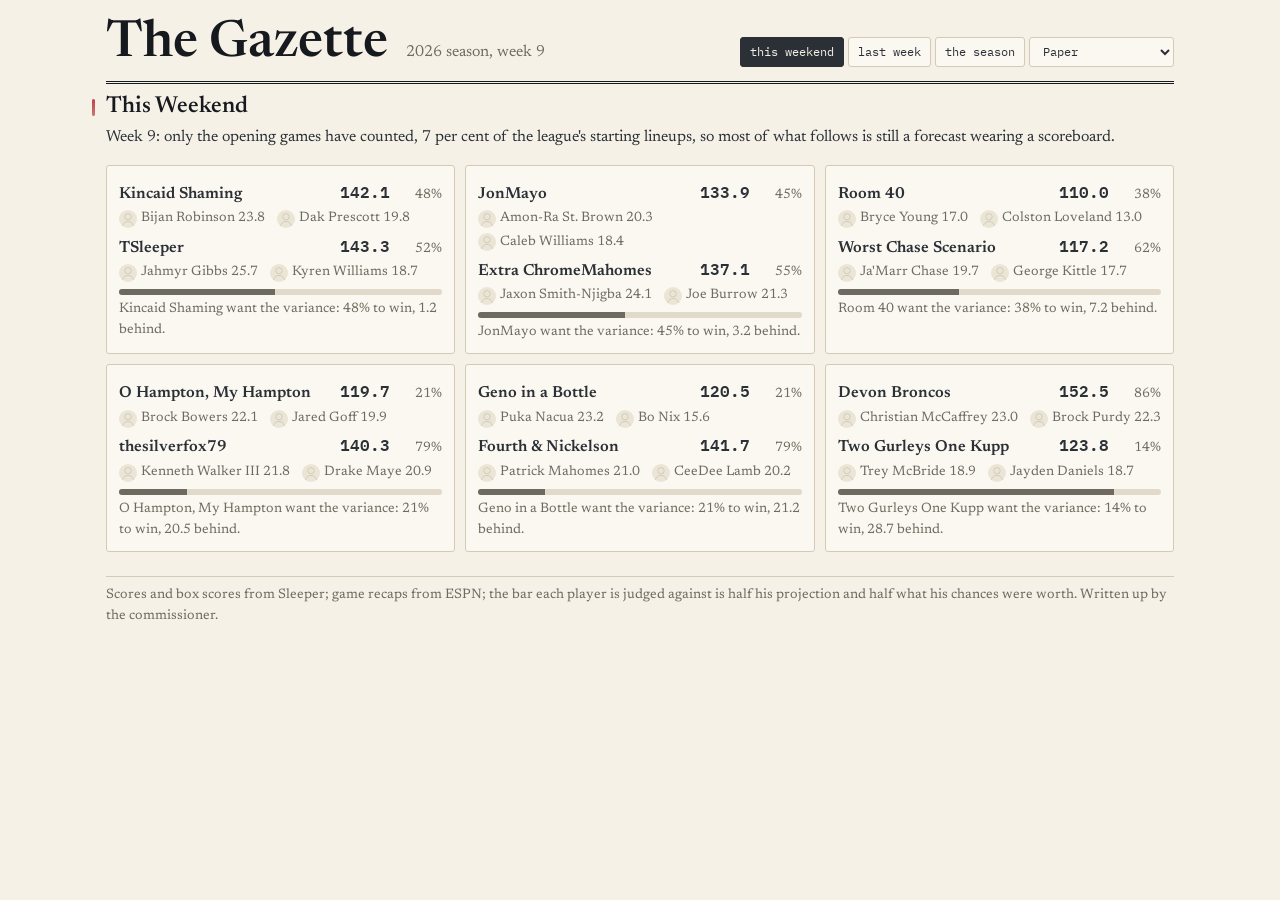
==== commit 88a3db99: "The Gazette, week 8" ====
--- a/league/index.html
+++ b/league/index.html
@@ -8,9 +8,9 @@
 <script>
   try { var t = JSON.parse(localStorage.getItem("gz-theme") || "null"); if (t) document.documentElement.dataset.theme = t; } catch (e) {}
 </script>
-  <script type="module" crossorigin src="./assets/gazette-CSMBxoaK.js"></script>
-  <link rel="modulepreload" crossorigin href="./assets/GazettePreview-DzcG9dv8.js">
-  <link rel="stylesheet" crossorigin href="./assets/GazettePreview-EZ8hp49V.css">
+  <script type="module" crossorigin src="./assets/gazette-CzLV0fMt.js"></script>
+  <link rel="modulepreload" crossorigin href="./assets/GazettePreview-CpjWUFOm.js">
+  <link rel="stylesheet" crossorigin href="./assets/GazettePreview-BQt_SKqC.css">
   <link rel="stylesheet" crossorigin href="./assets/gazette-BjtuCBKw.css">
 </head>
 <body>
--- a/league/assets/GazettePreview-BQt_SKqC.css
+++ b/league/assets/GazettePreview-BQt_SKqC.css
@@ -0,0 +1 @@
+@font-face{font-family:Newsreader Variable;font-style:normal;font-display:swap;font-weight:200 800;src:url(./newsreader-vietnamese-opsz-normal-BjhtXyW2.woff2)format("woff2-variations");unicode-range:U+102-103,U+110-111,U+128-129,U+168-169,U+1A0-1A1,U+1AF-1B0,U+300-301,U+303-304,U+308-309,U+323,U+329,U+1EA0-1EF9,U+20AB}@font-face{font-family:Newsreader Variable;font-style:normal;font-display:swap;font-weight:200 800;src:url(./newsreader-latin-ext-opsz-normal-BQn1nviT.woff2)format("woff2-variations");unicode-range:U+100-2BA,U+2BD-2C5,U+2C7-2CC,U+2CE-2D7,U+2DD-2FF,U+304,U+308,U+329,U+1D00-1DBF,U+1E00-1E9F,U+1EF2-1EFF,U+2020,U+20A0-20AB,U+20AD-20C0,U+2113,U+2C60-2C7F,U+A720-A7FF}@font-face{font-family:Newsreader Variable;font-style:normal;font-display:swap;font-weight:200 800;src:url(./newsreader-latin-opsz-normal-s-izfB6B.woff2)format("woff2-variations");unicode-range:U+??,U+131,U+152-153,U+2BB-2BC,U+2C6,U+2DA,U+2DC,U+304,U+308,U+329,U+2000-206F,U+20AC,U+2122,U+2191,U+2193,U+2212,U+2215,U+FEFF,U+FFFD}@font-face{font-family:Newsreader Variable;font-style:italic;font-display:swap;font-weight:200 800;src:url(./newsreader-vietnamese-opsz-italic-DTr-ymY4.woff2)format("woff2-variations");unicode-range:U+102-103,U+110-111,U+128-129,U+168-169,U+1A0-1A1,U+1AF-1B0,U+300-301,U+303-304,U+308-309,U+323,U+329,U+1EA0-1EF9,U+20AB}@font-face{font-family:Newsreader Variable;font-style:italic;font-display:swap;font-weight:200 800;src:url(./newsreader-latin-ext-opsz-italic-CSPGnFdO.woff2)format("woff2-variations");unicode-range:U+100-2BA,U+2BD-2C5,U+2C7-2CC,U+2CE-2D7,U+2DD-2FF,U+304,U+308,U+329,U+1D00-1DBF,U+1E00-1E9F,U+1EF2-1EFF,U+2020,U+20A0-20AB,U+20AD-20C0,U+2113,U+2C60-2C7F,U+A720-A7FF}@font-face{font-family:Newsreader Variable;font-style:italic;font-display:swap;font-weight:200 800;src:url(./newsreader-latin-opsz-italic-kJKFiXvB.woff2)format("woff2-variations");unicode-range:U+??,U+131,U+152-153,U+2BB-2BC,U+2C6,U+2DA,U+2DC,U+304,U+308,U+329,U+2000-206F,U+20AC,U+2122,U+2191,U+2193,U+2212,U+2215,U+FEFF,U+FFFD}@font-face{font-family:IBM Plex Mono;font-style:normal;font-display:swap;font-weight:400;src:url(./ibm-plex-mono-cyrillic-ext-400-normal-xuaO2J-f.woff2)format("woff2"),url(./ibm-plex-mono-cyrillic-ext-400-normal-DMdlQ8Kv.woff)format("woff");unicode-range:U+460-52F,U+1C80-1C8A,U+20B4,U+2DE0-2DFF,U+A640-A69F,U+FE2E-FE2F}@font-face{font-family:IBM Plex Mono;font-style:normal;font-display:swap;font-weight:400;src:url(./ibm-plex-mono-cyrillic-400-normal-BSMlKf0J.woff2)format("woff2"),url(./ibm-plex-mono-cyrillic-400-normal-CEL4l2ZJ.woff)format("woff");unicode-range:U+301,U+400-45F,U+490-491,U+4B0-4B1,U+2116}@font-face{font-family:IBM Plex Mono;font-style:normal;font-display:swap;font-weight:400;src:url(./ibm-plex-mono-vietnamese-400-normal-BulugwFq.woff2)format("woff2"),url(./ibm-plex-mono-vietnamese-400-normal-DDuiU_S-.woff)format("woff");unicode-range:U+102-103,U+110-111,U+128-129,U+168-169,U+1A0-1A1,U+1AF-1B0,U+300-301,U+303-304,U+308-309,U+323,U+329,U+1EA0-1EF9,U+20AB}@font-face{font-family:IBM Plex Mono;font-style:normal;font-display:swap;font-weight:400;src:url(./ibm-plex-mono-latin-ext-400-normal-BmRBH3aV.woff2)format("woff2"),url(./ibm-plex-mono-latin-ext-400-normal-D3D2R8hC.woff)format("woff");unicode-range:U+100-2BA,U+2BD-2C5,U+2C7-2CC,U+2CE-2D7,U+2DD-2FF,U+304,U+308,U+329,U+1D00-1DBF,U+1E00-1E9F,U+1EF2-1EFF,U+2020,U+20A0-20AB,U+20AD-20C0,U+2113,U+2C60-2C7F,U+A720-A7FF}@font-face{font-family:IBM Plex Mono;font-style:normal;font-display:swap;font-weight:400;src:url(./ibm-plex-mono-latin-400-normal-DMJ8VG8y.woff2)format("woff2"),url(./ibm-plex-mono-latin-400-normal-CvHOgSBP.woff)format("woff");unicode-range:U+??,U+131,U+152-153,U+2BB-2BC,U+2C6,U+2DA,U+2DC,U+304,U+308,U+329,U+2000-206F,U+20AC,U+2122,U+2191,U+2193,U+2212,U+2215,U+FEFF,U+FFFD}@font-face{font-family:IBM Plex Mono;font-style:normal;font-display:swap;font-weight:600;src:url(./ibm-plex-mono-cyrillic-ext-600-normal-V-xxqcpd.woff2)format("woff2"),url(./ibm-plex-mono-cyrillic-ext-600-normal-9HEixskS.woff)format("woff");unicode-range:U+460-52F,U+1C80-1C8A,U+20B4,U+2DE0-2DFF,U+A640-A69F,U+FE2E-FE2F}@font-face{font-family:IBM Plex Mono;font-style:normal;font-display:swap;font-weight:600;src:url(./ibm-plex-mono-cyrillic-600-normal-CTOM6hUh.woff2)format("woff2"),url(./ibm-plex-mono-cyrillic-600-normal-fLZuRloM.woff)format("woff");unicode-range:U+301,U+400-45F,U+490-491,U+4B0-4B1,U+2116}@font-face{font-family:IBM Plex Mono;font-style:normal;font-display:swap;font-weight:600;src:url(./ibm-plex-mono-vietnamese-600-normal-D2EvbN8M.woff2)format("woff2"),url(./ibm-plex-mono-vietnamese-600-normal-iLQfcSjf.woff)format("woff");unicode-range:U+102-103,U+110-111,U+128-129,U+168-169,U+1A0-1A1,U+1AF-1B0,U+300-301,U+303-304,U+308-309,U+323,U+329,U+1EA0-1EF9,U+20AB}@font-face{font-family:IBM Plex Mono;font-style:normal;font-display:swap;font-weight:600;src:url(./ibm-plex-mono-latin-ext-600-normal-D38SheWl.woff2)format("woff2"),url(./ibm-plex-mono-latin-ext-600-normal-DmB0ttJJ.woff)format("woff");unicode-range:U+100-2BA,U+2BD-2C5,U+2C7-2CC,U+2CE-2D7,U+2DD-2FF,U+304,U+308,U+329,U+1D00-1DBF,U+1E00-1E9F,U+1EF2-1EFF,U+2020,U+20A0-20AB,U+20AD-20C0,U+2113,U+2C60-2C7F,U+A720-A7FF}@font-face{font-family:IBM Plex Mono;font-style:normal;font-display:swap;font-weight:600;src:url(./ibm-plex-mono-latin-600-normal-BgSNZQsw.woff2)format("woff2"),url(./ibm-plex-mono-latin-600-normal-DWFSQ4vo.woff)format("woff");unicode-range:U+??,U+131,U+152-153,U+2BB-2BC,U+2C6,U+2DA,U+2DC,U+304,U+308,U+329,U+2000-206F,U+20AC,U+2122,U+2191,U+2193,U+2212,U+2215,U+FEFF,U+FFFD}@font-face{font-family:Barlow;font-style:normal;font-display:swap;font-weight:400;src:url(./barlow-vietnamese-400-normal-Dpl4UHAZ.woff2)format("woff2"),url(./barlow-vietnamese-400-normal-BFeobeCK.woff)format("woff");unicode-range:U+102-103,U+110-111,U+128-129,U+168-169,U+1A0-1A1,U+1AF-1B0,U+300-301,U+303-304,U+308-309,U+323,U+329,U+1EA0-1EF9,U+20AB}@font-face{font-family:Barlow;font-style:normal;font-display:swap;font-weight:400;src:url(./barlow-latin-ext-400-normal-HxX4XjxC.woff2)format("woff2"),url(./barlow-latin-ext-400-normal-CvBsJvxq.woff)format("woff");unicode-range:U+100-2BA,U+2BD-2C5,U+2C7-2CC,U+2CE-2D7,U+2DD-2FF,U+304,U+308,U+329,U+1D00-1DBF,U+1E00-1E9F,U+1EF2-1EFF,U+2020,U+20A0-20AB,U+20AD-20C0,U+2113,U+2C60-2C7F,U+A720-A7FF}@font-face{font-family:Barlow;font-style:normal;font-display:swap;font-weight:400;src:url(./barlow-latin-400-normal-qiz4-Cze.woff2)format("woff2"),url(./barlow-latin-400-normal-fsAxiSwU.woff)format("woff");unicode-range:U+??,U+131,U+152-153,U+2BB-2BC,U+2C6,U+2DA,U+2DC,U+304,U+308,U+329,U+2000-206F,U+20AC,U+2122,U+2191,U+2193,U+2212,U+2215,U+FEFF,U+FFFD}@font-face{font-family:Barlow;font-style:normal;font-display:swap;font-weight:600;src:url(./barlow-vietnamese-600-normal-DcjprdFV.woff2)format("woff2"),url(./barlow-vietnamese-600-normal-CA_GiK2e.woff)format("woff");unicode-range:U+102-103,U+110-111,U+128-129,U+168-169,U+1A0-1A1,U+1AF-1B0,U+300-301,U+303-304,U+308-309,U+323,U+329,U+1EA0-1EF9,U+20AB}@font-face{font-family:Barlow;font-style:normal;font-display:swap;font-weight:600;src:url(./barlow-latin-ext-600-normal-B8NK_A3D.woff2)format("woff2"),url(./barlow-latin-ext-600-normal-DMVRjfRT.woff)format("woff");unicode-range:U+100-2BA,U+2BD-2C5,U+2C7-2CC,U+2CE-2D7,U+2DD-2FF,U+304,U+308,U+329,U+1D00-1DBF,U+1E00-1E9F,U+1EF2-1EFF,U+2020,U+20A0-20AB,U+20AD-20C0,U+2113,U+2C60-2C7F,U+A720-A7FF}@font-face{font-family:Barlow;font-style:normal;font-display:swap;font-weight:600;src:url(./barlow-latin-600-normal-DILqtrty.woff2)format("woff2"),url(./barlow-latin-600-normal-CNwfPWQD.woff)format("woff");unicode-range:U+??,U+131,U+152-153,U+2BB-2BC,U+2C6,U+2DA,U+2DC,U+304,U+308,U+329,U+2000-206F,U+20AC,U+2122,U+2191,U+2193,U+2212,U+2215,U+FEFF,U+FFFD}@font-face{font-family:Barlow Condensed;font-style:normal;font-display:swap;font-weight:600;src:url(./barlow-condensed-vietnamese-600-normal-A5AYRdjN.woff2)format("woff2"),url(./barlow-condensed-vietnamese-600-normal-CNlPk46_.woff)format("woff");unicode-range:U+102-103,U+110-111,U+128-129,U+168-169,U+1A0-1A1,U+1AF-1B0,U+300-301,U+303-304,U+308-309,U+323,U+329,U+1EA0-1EF9,U+20AB}@font-face{font-family:Barlow Condensed;font-style:normal;font-display:swap;font-weight:600;src:url(./barlow-condensed-latin-ext-600-normal-18ESti3H.woff2)format("woff2"),url(./barlow-condensed-latin-ext-600-normal-Clv9cIcR.woff)format("woff");unicode-range:U+100-2BA,U+2BD-2C5,U+2C7-2CC,U+2CE-2D7,U+2DD-2FF,U+304,U+308,U+329,U+1D00-1DBF,U+1E00-1E9F,U+1EF2-1EFF,U+2020,U+20A0-20AB,U+20AD-20C0,U+2113,U+2C60-2C7F,U+A720-A7FF}@font-face{font-family:Barlow Condensed;font-style:normal;font-display:swap;font-weight:600;src:url(./barlow-condensed-latin-600-normal-DepVgxBB.woff2)format("woff2"),url(./barlow-condensed-latin-600-normal-BFJEwTuo.woff)format("woff");unicode-range:U+??,U+131,U+152-153,U+2BB-2BC,U+2C6,U+2DA,U+2DC,U+304,U+308,U+329,U+2000-206F,U+20AC,U+2122,U+2191,U+2193,U+2212,U+2215,U+FEFF,U+FFFD}@font-face{font-family:Barlow Condensed;font-style:normal;font-display:swap;font-weight:700;src:url(./barlow-condensed-vietnamese-700-normal-DYeBwlKR.woff2)format("woff2"),url(./barlow-condensed-vietnamese-700-normal-DhIzd8Tb.woff)format("woff");unicode-range:U+102-103,U+110-111,U+128-129,U+168-169,U+1A0-1A1,U+1AF-1B0,U+300-301,U+303-304,U+308-309,U+323,U+329,U+1EA0-1EF9,U+20AB}@font-face{font-family:Barlow Condensed;font-style:normal;font-display:swap;font-weight:700;src:url(./barlow-condensed-latin-ext-700-normal-CwuXbfVR.woff2)format("woff2"),url(./barlow-condensed-latin-ext-700-normal-BIHFfxf0.woff)format("woff");unicode-range:U+100-2BA,U+2BD-2C5,U+2C7-2CC,U+2CE-2D7,U+2DD-2FF,U+304,U+308,U+329,U+1D00-1DBF,U+1E00-1E9F,U+1EF2-1EFF,U+2020,U+20A0-20AB,U+20AD-20C0,U+2113,U+2C60-2C7F,U+A720-A7FF}@font-face{font-family:Barlow Condensed;font-style:normal;font-display:swap;font-weight:700;src:url(./barlow-condensed-latin-700-normal-v1xN8_Wq.woff2)format("woff2"),url(./barlow-condensed-latin-700-normal-Dmwat-ge.woff)format("woff");unicode-range:U+??,U+131,U+152-153,U+2BB-2BC,U+2C6,U+2DA,U+2DC,U+304,U+308,U+329,U+2000-206F,U+20AC,U+2122,U+2191,U+2193,U+2212,U+2215,U+FEFF,U+FFFD}@font-face{font-family:Instrument Sans;font-style:normal;font-display:swap;font-weight:400;src:url(./instrument-sans-latin-ext-400-normal-Q_nF8v4l.woff2)format("woff2"),url(./instrument-sans-latin-ext-400-normal-r32jotim.woff)format("woff");unicode-range:U+100-2BA,U+2BD-2C5,U+2C7-2CC,U+2CE-2D7,U+2DD-2FF,U+304,U+308,U+329,U+1D00-1DBF,U+1E00-1E9F,U+1EF2-1EFF,U+2020,U+20A0-20AB,U+20AD-20C0,U+2113,U+2C60-2C7F,U+A720-A7FF}@font-face{font-family:Instrument Sans;font-style:normal;font-display:swap;font-weight:400;src:url(./instrument-sans-latin-400-normal-DRC__1Mx.woff2)format("woff2"),url(./instrument-sans-latin-400-normal-D1W7dsQl.woff)format("woff");unicode-range:U+??,U+131,U+152-153,U+2BB-2BC,U+2C6,U+2DA,U+2DC,U+304,U+308,U+329,U+2000-206F,U+20AC,U+2122,U+2191,U+2193,U+2212,U+2215,U+FEFF,U+FFFD}@font-face{font-family:Instrument Sans;font-style:normal;font-display:swap;font-weight:500;src:url(./instrument-sans-latin-ext-500-normal-CTEe1bJa.woff2)format("woff2"),url(./instrument-sans-latin-ext-500-normal-CAxz3nsc.woff)format("woff");unicode-range:U+100-2BA,U+2BD-2C5,U+2C7-2CC,U+2CE-2D7,U+2DD-2FF,U+304,U+308,U+329,U+1D00-1DBF,U+1E00-1E9F,U+1EF2-1EFF,U+2020,U+20A0-20AB,U+20AD-20C0,U+2113,U+2C60-2C7F,U+A720-A7FF}@font-face{font-family:Instrument Sans;font-style:normal;font-display:swap;font-weight:500;src:url(./instrument-sans-latin-500-normal-Dk9ku72i.woff2)format("woff2"),url(./instrument-sans-latin-500-normal-Z6ESRlEs.woff)format("woff");unicode-range:U+??,U+131,U+152-153,U+2BB-2BC,U+2C6,U+2DA,U+2DC,U+304,U+308,U+329,U+2000-206F,U+20AC,U+2122,U+2191,U+2193,U+2212,U+2215,U+FEFF,U+FFFD}@font-face{font-family:Anton;font-style:normal;font-display:swap;font-weight:400;src:url(./anton-vietnamese-400-normal-CkBxLiRJ.woff2)format("woff2"),url(./anton-vietnamese-400-normal-2FfR1wHA.woff)format("woff");unicode-range:U+102-103,U+110-111,U+128-129,U+168-169,U+1A0-1A1,U+1AF-1B0,U+300-301,U+303-304,U+308-309,U+323,U+329,U+1EA0-1EF9,U+20AB}@font-face{font-family:Anton;font-style:normal;font-display:swap;font-weight:400;src:url(./anton-latin-ext-400-normal-SyiqE2Jt.woff2)format("woff2"),url(./anton-latin-ext-400-normal-BMODBQc6.woff)format("woff");unicode-range:U+100-2BA,U+2BD-2C5,U+2C7-2CC,U+2CE-2D7,U+2DD-2FF,U+304,U+308,U+329,U+1D00-1DBF,U+1E00-1E9F,U+1EF2-1EFF,U+2020,U+20A0-20AB,U+20AD-20C0,U+2113,U+2C60-2C7F,U+A720-A7FF}@font-face{font-family:Anton;font-style:normal;font-display:swap;font-weight:400;src:url(./anton-latin-400-normal-Byf51wtH.woff2)format("woff2"),url(./anton-latin-400-normal-AUNGEG_V.woff)format("woff");unicode-range:U+??,U+131,U+152-153,U+2BB-2BC,U+2C6,U+2DA,U+2DC,U+304,U+308,U+329,U+2000-206F,U+20AC,U+2122,U+2191,U+2193,U+2212,U+2215,U+FEFF,U+FFFD}@font-face{font-family:Instrument Sans;font-style:normal;font-display:swap;font-weight:600;src:url(./instrument-sans-latin-ext-600-normal-BsaQcF38.woff2)format("woff2"),url(./instrument-sans-latin-ext-600-normal-DMks36a2.woff)format("woff");unicode-range:U+100-2BA,U+2BD-2C5,U+2C7-2CC,U+2CE-2D7,U+2DD-2FF,U+304,U+308,U+329,U+1D00-1DBF,U+1E00-1E9F,U+1EF2-1EFF,U+2020,U+20A0-20AB,U+20AD-20C0,U+2113,U+2C60-2C7F,U+A720-A7FF}@font-face{font-family:Instrument Sans;font-style:normal;font-display:swap;font-weight:600;src:url(./instrument-sans-latin-600-normal-B7fBEWYG.woff2)format("woff2"),url(./instrument-sans-latin-600-normal-B9e8oLYv.woff)format("woff");unicode-range:U+??,U+131,U+152-153,U+2BB-2BC,U+2C6,U+2DA,U+2DC,U+304,U+308,U+329,U+2000-206F,U+20AC,U+2122,U+2191,U+2193,U+2212,U+2215,U+FEFF,U+FFFD}@font-face{font-family:JetBrains Mono;font-style:normal;font-display:swap;font-weight:400;src:url(./jetbrains-mono-cyrillic-ext-400-normal-C_uLvvQ5.woff2)format("woff2"),url(./jetbrains-mono-cyrillic-ext-400-normal-Bh0R7Dhr.woff)format("woff");unicode-range:U+460-52F,U+1C80-1C8A,U+20B4,U+2DE0-2DFF,U+A640-A69F,U+FE2E-FE2F}@font-face{font-family:JetBrains Mono;font-style:normal;font-display:swap;font-weight:400;src:url(./jetbrains-mono-cyrillic-400-normal-BEIGL1Tu.woff2)format("woff2"),url(./jetbrains-mono-cyrillic-400-normal-ugxPyKxw.woff)format("woff");unicode-range:U+301,U+400-45F,U+490-491,U+4B0-4B1,U+2116}@font-face{font-family:JetBrains Mono;font-style:normal;font-display:swap;font-weight:400;src:url(./jetbrains-mono-greek-400-normal-C190GLew.woff2)format("woff2"),url(./jetbrains-mono-greek-400-normal-B9oWc5Lo.woff)format("woff");unicode-range:U+370-377,U+37A-37F,U+384-38A,U+38C,U+38E-3A1,U+3A3-3FF}@font-face{font-family:JetBrains Mono;font-style:normal;font-display:swap;font-weight:400;src:url(./jetbrains-mono-vietnamese-400-normal-ByoDsISC.woff2)format("woff2"),url(./jetbrains-mono-vietnamese-400-normal-CqNFfHCs.woff)format("woff");unicode-range:U+102-103,U+110-111,U+128-129,U+168-169,U+1A0-1A1,U+1AF-1B0,U+300-301,U+303-304,U+308-309,U+323,U+329,U+1EA0-1EF9,U+20AB}@font-face{font-family:JetBrains Mono;font-style:normal;font-display:swap;font-weight:400;src:url(./jetbrains-mono-latin-ext-400-normal-Bc8Ftmh3.woff2)format("woff2"),url(./jetbrains-mono-latin-ext-400-normal-fXTG6kC5.woff)format("woff");unicode-range:U+100-2BA,U+2BD-2C5,U+2C7-2CC,U+2CE-2D7,U+2DD-2FF,U+304,U+308,U+329,U+1D00-1DBF,U+1E00-1E9F,U+1EF2-1EFF,U+2020,U+20A0-20AB,U+20AD-20C0,U+2113,U+2C60-2C7F,U+A720-A7FF}@font-face{font-family:JetBrains Mono;font-style:normal;font-display:swap;font-weight:400;src:url(./jetbrains-mono-latin-400-normal-V6pRDFza.woff2)format("woff2"),url(./jetbrains-mono-latin-400-normal-6-qcROiO.woff)format("woff");unicode-range:U+??,U+131,U+152-153,U+2BB-2BC,U+2C6,U+2DA,U+2DC,U+304,U+308,U+329,U+2000-206F,U+20AC,U+2122,U+2191,U+2193,U+2212,U+2215,U+FEFF,U+FFFD}@font-face{font-family:JetBrains Mono;font-style:normal;font-display:swap;font-weight:600;src:url(./jetbrains-mono-cyrillic-ext-600-normal-Dj6eZy5f.woff2)format("woff2"),url(./jetbrains-mono-cyrillic-ext-600-normal-DVvC-yKp.woff)format("woff");unicode-range:U+460-52F,U+1C80-1C8A,U+20B4,U+2DE0-2DFF,U+A640-A69F,U+FE2E-FE2F}@font-face{font-family:JetBrains Mono;font-style:normal;font-display:swap;font-weight:600;src:url(./jetbrains-mono-cyrillic-600-normal-EVf6-Yzo.woff2)format("woff2"),url(./jetbrains-mono-cyrillic-600-normal-8K4wrrwR.woff)format("woff");unicode-range:U+301,U+400-45F,U+490-491,U+4B0-4B1,U+2116}@font-face{font-family:JetBrains Mono;font-style:normal;font-display:swap;font-weight:600;src:url(./jetbrains-mono-greek-600-normal-H7WoG9Et.woff2)format("woff2"),url(./jetbrains-mono-greek-600-normal-mc2nkWzM.woff)format("woff");unicode-range:U+370-377,U+37A-37F,U+384-38A,U+38C,U+38E-3A1,U+3A3-3FF}@font-face{font-family:JetBrains Mono;font-style:normal;font-display:swap;font-weight:600;src:url(./jetbrains-mono-vietnamese-600-normal-Dtizs43-.woff2)format("woff2"),url(./jetbrains-mono-vietnamese-600-normal-OWROknRo.woff)format("woff");unicode-range:U+102-103,U+110-111,U+128-129,U+168-169,U+1A0-1A1,U+1AF-1B0,U+300-301,U+303-304,U+308-309,U+323,U+329,U+1EA0-1EF9,U+20AB}@font-face{font-family:JetBrains Mono;font-style:normal;font-display:swap;font-weight:600;src:url(./jetbrains-mono-latin-ext-600-normal-BfB_LPfz.woff2)format("woff2"),url(./jetbrains-mono-latin-ext-600-normal-DObL3zCW.woff)format("woff");unicode-range:U+100-2BA,U+2BD-2C5,U+2C7-2CC,U+2CE-2D7,U+2DD-2FF,U+304,U+308,U+329,U+1D00-1DBF,U+1E00-1E9F,U+1EF2-1EFF,U+2020,U+20A0-20AB,U+20AD-20C0,U+2113,U+2C60-2C7F,U+A720-A7FF}@font-face{font-family:JetBrains Mono;font-style:normal;font-display:swap;font-weight:600;src:url(./jetbrains-mono-latin-600-normal-C8RAYTDA.woff2)format("woff2"),url(./jetbrains-mono-latin-600-normal-BfsvjouI.woff)format("woff");unicode-range:U+??,U+131,U+152-153,U+2BB-2BC,U+2C6,U+2DA,U+2DC,U+304,U+308,U+329,U+2000-206F,U+20AC,U+2122,U+2191,U+2193,U+2212,U+2215,U+FEFF,U+FFFD}:root,:root[data-theme=paper]{--bg:#f5f1e7;--bg-deep:#ebe5d6;--card:#fbf8f1;--ink:#2b3037;--ink-deep:#16191d;--ink-soft:#6e6a5f;--rule:#d3cbb8;--rule-soft:#e1daca;--accent:#b4232b;--mine:#c2571c;--good:#3f6b4a;--amber:#9a6b1e;--blue:#3e6fa8;--age0:#1f3a2e;--age1:#3f6b4a;--age2:#7c9a6a;--age3:#b9ae7e;--age4:#d6c9a4;--s1:#b4232b;--s2:#3e6fa8;--s3:#3f6b4a;--body:"Newsreader Variable", Georgia, serif;--display:"Newsreader Variable", Georgia, serif;--display-weight:560;--data:"IBM Plex Mono", ui-monospace, Consolas, monospace;--radius:3px;--lightningcss-light:initial;--lightningcss-dark: ;color-scheme:light}:root[data-theme=midnight]{--bg:#0d1626;--bg-deep:#132038;--card:#111c30;--ink:#e9e4d8;--ink-deep:#fffaf0;--ink-soft:#97a0b3;--rule:#2a3a57;--rule-soft:#1c2a44;--accent:#e0712c;--mine:#f2c14e;--good:#7cc39a;--amber:#e8b65a;--blue:#7fa6de;--age0:#f2e9d6;--age1:#d9c39a;--age2:#b79563;--age3:#8b6c48;--age4:#5f4c3a;--s1:#e0712c;--s2:#7fa6de;--s3:#7cc39a;--body:"Newsreader Variable", Georgia, serif;--display:"Newsreader Variable", Georgia, serif;--display-weight:520;--data:"IBM Plex Mono", ui-monospace, Consolas, monospace;--radius:3px;--lightningcss-light: ;--lightningcss-dark:initial;color-scheme:dark}:root[data-theme=desk]{--bg:#f0f0f0;--bg-deep:#e4e4e4;--card:#fff;--ink:#222;--ink-deep:#000;--ink-soft:#6b6b6b;--rule:#cdcdcd;--rule-soft:#dedede;--accent:#fc4f30;--mine:#e5ae38;--good:#6d904f;--amber:#c98e0b;--blue:#30a2da;--age0:#0f5e86;--age1:#30a2da;--age2:#7cc3e6;--age3:#b5dcef;--age4:#dceef7;--s1:#fc4f30;--s2:#30a2da;--s3:#6d904f;--body:"Barlow", "Helvetica Neue", Arial, sans-serif;--display:"Barlow Condensed", "Arial Narrow", sans-serif;--display-weight:700;--data:"IBM Plex Mono", ui-monospace, Consolas, monospace;--radius:0;--lightningcss-light:initial;--lightningcss-dark: ;color-scheme:light}:root[data-theme=desk-night]{--bg:#1b1d21;--bg-deep:#24272c;--card:#202328;--ink:#e6e6e6;--ink-deep:#fff;--ink-soft:#9a9ea6;--rule:#383c43;--rule-soft:#2b2e33;--accent:#ff6a3d;--mine:#f0be4a;--good:#8dba6a;--amber:#f0be4a;--blue:#4fb3e8;--age0:#cfeaf8;--age1:#8ccdf0;--age2:#4fb3e8;--age3:#2b7ba6;--age4:#1d4e6a;--s1:#ff6a3d;--s2:#4fb3e8;--s3:#8dba6a;--body:"Barlow", "Helvetica Neue", Arial, sans-serif;--display:"Barlow Condensed", "Arial Narrow", sans-serif;--display-weight:700;--data:"IBM Plex Mono", ui-monospace, Consolas, monospace;--radius:0;--lightningcss-light: ;--lightningcss-dark:initial;color-scheme:dark}:root[data-theme=ember]{--bg:#1f0e06;--bg-deep:#2a140a;--card:#46200c8c;--ink:#f1e5d6;--ink-deep:#fff8ec;--ink-soft:#c7a688;--rule:#ffb07033;--rule-soft:#ffb0701a;--accent:#ff8a3d;--mine:#fac775;--good:#a6c46a;--bad:#e2603f;--amber:#f5b95e;--blue:#8eb8ea;--age0:#ffe7bf;--age1:#fac775;--age2:#e79a4a;--age3:#b9622a;--age4:#6e3517;--s1:#ff8a3d;--s2:#8eb8ea;--s3:#a6c46a;--body:"Instrument Sans", "Helvetica Neue", Arial, sans-serif;--display:"Newsreader Variable", Georgia, serif;--display-weight:560;--data:"JetBrains Mono", ui-monospace, Consolas, monospace;--radius:6px;--bar:linear-gradient(90deg, #c24e16, #fac775);--gold:#fac775;--lightningcss-light: ;--lightningcss-dark:initial;color-scheme:dark}:root{--bar:var(--ink-soft);--gold:var(--accent);--pop:var(--card)}:root[data-theme=ember]{--pop:#2e150a}:root[data-theme=midnight]{--pop:#15223a}*{box-sizing:border-box}html,body{background:var(--bg);color:var(--ink);margin:0}body{font-family:var(--body);-webkit-text-size-adjust:100%;font-size:16px;line-height:1.55}a{color:inherit;border-bottom:1px solid var(--rule);text-decoration:none}a:hover{border-bottom-color:var(--ink)}:focus-visible{outline:2px solid var(--accent);outline-offset:2px}h1,h2,h3{font-family:var(--display);font-weight:var(--display-weight);color:var(--ink-deep);margin:0;line-height:1.15}h2{margin:2.2rem 0 .4rem;font-size:1.45rem}h3{margin:1.4rem 0 .4rem;font-size:1.1rem}.data{font-family:var(--data);font-variant-numeric:tabular-nums}.num{font-variant-numeric:tabular-nums}.soft{color:var(--ink-soft)}.good{color:var(--good)}.great{text-shadow:0 0 10px color-mix(in srgb, var(--good) 45%, transparent);font-weight:700}.bad{color:var(--bad,var(--accent))}.warn{color:var(--amber)}.note{color:var(--ink);margin:.3rem 0 .9rem}p.note[data-clamp]{cursor:pointer;border-radius:var(--radius);padding-left:22px;position:relative}p.note[data-clamp]:before{content:"";border-right:2px solid var(--ink-soft);border-bottom:2px solid var(--ink-soft);width:6px;height:6px;transition:transform .12s;position:absolute;top:.55em;left:3px;transform:rotate(-45deg)}p.note[data-clamp=open]:before{top:.45em;transform:rotate(45deg)}p.note[data-clamp=closed]{-webkit-line-clamp:1;line-clamp:1;color:var(--ink-soft);-webkit-box-orient:vertical;display:-webkit-box;overflow:hidden}p.note[data-clamp=closed]:hover{color:var(--ink)}p.note[data-clamp=closed] b{font-weight:500}p.note[data-clamp=open]{cursor:auto}p.note[data-clamp=open]:after{content:"";cursor:pointer;width:22px;height:26px;position:absolute;top:0;left:0}.note b{font-weight:600}.small{font-size:.85rem}button,select,input,a.btn{font-family:var(--data);color:var(--ink);background:var(--card);border:1px solid var(--rule);border-radius:var(--radius);min-height:30px;padding:5px 9px;font-size:12px}a.btn{box-sizing:border-box;align-items:center;text-decoration:none;display:inline-flex}button{cursor:pointer}button:hover{border-color:var(--ink-soft)}button.on{background:var(--ink);color:var(--bg);border-color:var(--ink)}button:disabled{opacity:.45;cursor:default}.seg{flex-wrap:wrap;align-items:center;gap:4px;display:flex}.seg .lab{font-family:var(--data);color:var(--ink-soft);margin:0 4px 0 10px;font-size:11px}.seg .lab:first-child{margin-left:0}.wrap{-webkit-overflow-scrolling:touch;max-width:100%;overflow-x:auto}table{border-collapse:collapse;font-variant-numeric:tabular-nums;width:100%;font-size:14px}th{font-family:var(--data);color:var(--ink-soft);text-align:right;border-bottom:1px solid var(--rule);white-space:nowrap;padding:6px 8px;font-size:11px;font-weight:600}td{border-bottom:1px solid var(--rule-soft);text-align:right;white-space:nowrap;padding:6px 8px}th.l,td.l{text-align:left}tr.mine td{background:color-mix(in srgb, var(--mine) 12%, transparent)}th.sortable{cursor:pointer;-webkit-user-select:none;user-select:none}th.sorted{color:var(--ink-deep)}td.num{font-variant-numeric:tabular-nums}.pos{font-family:var(--data);border-radius:var(--radius);border:1px solid;padding:1px 5px;font-size:10.5px;font-weight:600}.pos.QB{color:var(--s1)}.pos.RB{color:var(--good)}.pos.WR{color:var(--blue)}.pos.TE{color:var(--amber)}.chip{font-family:var(--data);border:1px solid var(--rule);border-radius:var(--radius);white-space:nowrap;padding:2px 7px;font-size:11px}.chip.mine{border-color:var(--mine);color:var(--mine)}.chip.bad{border-color:var(--bad,var(--accent));color:var(--bad,var(--accent))}[data-worth]{-webkit-text-decoration:underline dotted color-mix(in srgb, var(--ink) 45%, transparent);text-decoration:underline dotted color-mix(in srgb, var(--ink) 45%, transparent);text-underline-offset:3px;cursor:help}h2[id],h3[id]{scroll-margin-top:150px}@media (prefers-reduced-motion:reduce){*{transition:none!important;animation:none!important}}:root[data-theme=ember] body{background-image:radial-gradient(1100px 520px at 12% -8%,#ec6e1e33,#0000 62%),radial-gradient(900px 600px at 100% 10%,#aa3e0c52,#0000 68%);background-attachment:fixed}:root[data-theme=ember] h1{background:linear-gradient(#fffaf0 30%,#f0d9b5);color:#0000;letter-spacing:-.02em;-webkit-background-clip:text;background-clip:text}:root[data-theme=ember] button,:root[data-theme=ember] select,:root[data-theme=ember] input,:root[data-theme=ember] a.btn{color:#fad49a;letter-spacing:.04em;background:#fac7750d;border:1px solid #fac77552;transition:box-shadow .15s,background .15s,border-color .15s}:root[data-theme=ember] input,:root[data-theme=ember] textarea{color:var(--ink);background:#1208038c}:root[data-theme=ember] button:hover,:root[data-theme=ember] a.btn:hover{border-color:#fac775;box-shadow:0 0 18px #fac77533}:root[data-theme=ember] button.on{color:#ffe6b8;background:#fac77529;border-color:#fac775;box-shadow:inset 0 0 0 1px #fac77559,0 0 14px #fac77526}:root[data-theme=ember] select option{color:var(--ink);background:#2a140a}:root[data-theme=ember] .chip.good,:root[data-theme=ember] .chip.buy{color:#f7fbea;background:#5e7a2e;border-color:#7e9c45}:root[data-theme=ember] .chip.bad{background:#e2603f1f}:root[data-theme=ember] .card,:root[data-theme=ember] .alerts,:root[data-theme=ember] .form{background:linear-gradient(170deg,#5428109e,#1a0b04b8 78%);box-shadow:inset 0 1px #ffdca014,0 20px 50px #00000040}:root[data-theme=ember] .charttip{background:linear-gradient(170deg,#3a1a0b,#1e0d05 85%);box-shadow:inset 0 1px #ffdca014,0 14px 40px #0000008c}:root[data-theme=ember] tr.mine td{background:#fac77512}:root[data-theme=ember] .pos{border-radius:3px}h1,h2,h3,nav .tab,nav .gh{text-transform:capitalize}#app{z-index:0;isolation:isolate;position:relative}.backdrop{z-index:-1;pointer-events:none;position:fixed;inset:0;overflow:hidden}.backdrop:before{content:"";background:var(--tex-tint,var(--ink));-webkit-mask-composite:source-in;opacity:var(--tex-op,.06);position:absolute;inset:0;-webkit-mask-image:url(../bg/field.svg),linear-gradient(90deg,#0000 5%,#000 55%);mask-image:url(../bg/field.svg),linear-gradient(90deg,#0000 5%,#000 55%);-webkit-mask-position:bottom;mask-position:bottom;-webkit-mask-size:cover,100% 100%;mask-size:cover,100% 100%;-webkit-mask-composite:source-in;mask-composite:intersect}.backdrop:after{content:"";opacity:var(--grain-op,.05);mix-blend-mode:overlay;background-image:url(../bg/grain.svg);position:absolute;inset:0}:root[data-theme=ember]{--tex-tint:#ffc88a;--tex-op:.13;--grain-op:.07}:root[data-theme=midnight]{--tex-tint:#9ec3ff;--tex-op:.09;--grain-op:.06}:root[data-theme=desk-night]{--tex-tint:#c9d1dc;--tex-op:.06;--grain-op:.05}:root[data-theme=paper],:root:not([data-theme]){--tex-tint:#6b5a3a;--tex-op:.07;--grain-op:.1}:root[data-theme=desk]{--tex-tint:#3a4250;--tex-op:.05;--grain-op:.06}:root[data-theme=vice]{--bg:#12081f;--bg-deep:#1c0d31;--card:#2e124e94;--pop:#241040;--ink:#f6eeff;--ink-deep:#fff;--ink-soft:#c6a8e8;--rule:#ff5caa3d;--rule-soft:#ff5caa1f;--accent:#ff3d9a;--mine:#ffb347;--good:#2ee6c8;--amber:#ffb347;--blue:#6fd6ff;--age0:#ffe27a;--age1:#ffb347;--age2:#ff7a45;--age3:#ff3d9a;--age4:#8a2be2;--s1:#ff3d9a;--s2:#6fd6ff;--s3:#2ee6c8;--body:"Instrument Sans", "Helvetica Neue", Arial, sans-serif;--display:"Anton", "Impact", "Arial Narrow", sans-serif;--display-weight:400;--data:"JetBrains Mono", ui-monospace, Consolas, monospace;--radius:10px;--bar:linear-gradient(90deg, #ff3d9a, #ffb347);--gold:#ffb347;--star:#ffd34d;--tex-tint:#ff8ac8;--tex-op:0;--grain-op:.08;--lightningcss-light: ;--lightningcss-dark:initial;color-scheme:dark}:root[data-theme=vice] body{background-color:var(--bg);background-image:radial-gradient(1200px 520px at 75% -5%,#ff3d9a47,#0000 65%),radial-gradient(900px 500px at 10% 0,#ff8c3c2e,#0000 60%),linear-gradient(#2a0e3f 0%,#12081f 55%);background-attachment:fixed}:root[data-theme=vice] .backdrop{opacity:.26;background:url(../bg/vice.svg) 100% 100%/min(1500px,120vw) no-repeat;-webkit-mask-image:linear-gradient(90deg,#0000 15%,#000 70%);mask-image:linear-gradient(90deg,#0000 15%,#000 70%)}:root[data-theme=vice] h1,:root[data-theme=vice] h2,:root[data-theme=vice] h3{text-transform:uppercase;letter-spacing:.03em}:root[data-theme=vice] h1{background:linear-gradient(#ffe27a 0%,#ff7a45 45%,#ff3d9a 100%);color:#0000;filter:drop-shadow(0 2px #12081f)drop-shadow(0 0 18px #ff3d9a59);-webkit-background-clip:text;background-clip:text;font-size:2.6rem}:root[data-theme=vice] h2{color:#ffd0e8;text-shadow:0 0 14px #ff3d9a59}:root[data-theme=vice] .card,:root[data-theme=vice] .alerts,:root[data-theme=vice] .form{background:linear-gradient(170deg,#46186e9e,#160828c7 80%);box-shadow:inset 0 1px #ffb4e61a,0 20px 50px #00000059}:root[data-theme=vice] .charttip{background:linear-gradient(170deg,#34144f,#170a2a 85%)}:root[data-theme=vice] button,:root[data-theme=vice] select,:root[data-theme=vice] input,:root[data-theme=vice] a.btn{color:#ffd0e8;letter-spacing:.04em;background:#ff3d9a12;border:1px solid #ff3d9a73}:root[data-theme=vice] button:hover,:root[data-theme=vice] a.btn:hover{border-color:#ff3d9a;box-shadow:0 0 18px #ff3d9a73,inset 0 0 10px #ff3d9a26}:root[data-theme=vice] button.on{color:#fff;background:linear-gradient(90deg,#ff3d9a59,#ffb3474d);border-color:#ffb347}:root[data-theme=vice] select option{color:var(--ink);background:#1c0d31}:root[data-theme=vice] tr.mine td{background:#ffb34714}:root[data-theme=vice] .chip.good,:root[data-theme=vice] .chip.buy{color:#e9fffb;background:#0e8f7c;border-color:#2ee6c8}:root[data-theme=vice] th{color:#ff8ac8}table:not([data-nosort]) thead th:not(.sortable){cursor:pointer;-webkit-user-select:none;user-select:none}thead th[data-dir=desc]:after{content:" ↓";color:var(--gold)}thead th[data-dir=asc]:after{content:" ↑";color:var(--gold)}td,.num{font-variant-numeric:tabular-nums}tbody tr{transition:background-color .12s}tbody tr:hover td{background-color:color-mix(in srgb, var(--gold) 6%, transparent)}:focus-visible{outline:2px solid color-mix(in srgb, var(--gold) 80%, transparent);outline-offset:2px;border-radius:3px}*{scrollbar-width:thin;scrollbar-color:color-mix(in srgb, var(--ink-soft) 45%, transparent) transparent}::-webkit-scrollbar{width:10px;height:10px}::-webkit-scrollbar-thumb{background:color-mix(in srgb, var(--ink-soft) 40%, transparent);background-clip:padding-box;border:2px solid #0000;border-radius:6px}::-webkit-scrollbar-track{background:0 0}main>section,main>*{animation:.22s ease-out tabIn}@keyframes tabIn{0%{opacity:0;transform:translateY(4px)}to{opacity:1;transform:none}}.card{transition:transform .15s,box-shadow .15s,border-color .15s}.card:hover{transform:translateY(-1px)}h2{position:relative}h2:before{content:"";background:linear-gradient(var(--gold), color-mix(in srgb, var(--accent) 70%, transparent));opacity:.85;border-radius:2px;width:3px;position:absolute;top:.2em;bottom:.2em;left:-14px}@media (width<=700px){h2:before{display:none}}::selection{background:color-mix(in srgb, var(--gold) 35%, transparent)}:root[data-theme] .menus .mbtn,:root:not([data-theme]) .menus .mbtn{box-shadow:none;color:var(--ink);letter-spacing:.02em;background:0 0;border-color:#0000}:root[data-theme] .menus .mbtn:hover,:root[data-theme] .menus .mbtn.open{border-color:var(--rule);background:color-mix(in srgb, var(--gold) 6%, transparent)}:root[data-theme] .menus .mbtn.on{color:var(--ink-deep);box-shadow:inset 0 -2px 0 var(--accent)}:root[data-theme] .gear .mbtn{background:0 0}.face.svelte-kkl1qu{object-fit:cover;object-position:top;background:var(--bg-deep);border-radius:var(--radius);color:var(--ink);display:block}.gz.svelte-1ck6mre h2:where(.svelte-1ck6mre){margin:1.2rem 0 .4rem}.lead.svelte-1ck6mre{border-top:2px solid var(--ink-deep);border-bottom:1px solid var(--rule);margin-bottom:12px;padding:6px 0 10px}.lead.svelte-1ck6mre h2:where(.svelte-1ck6mre){font-family:var(--display);font-weight:var(--display-weight);margin-top:.3rem;font-size:1.6rem}.card.svelte-1ck6mre{border:1px solid var(--rule);border-radius:var(--radius);background:var(--card);margin:8px 0}.top.svelte-1ck6mre{all:unset;box-sizing:border-box;cursor:pointer;grid-template-columns:minmax(0,1fr) auto;gap:2px 12px;width:100%;padding:9px 12px;display:grid}.top.svelte-1ck6mre:focus-visible{outline:2px solid var(--accent)}.teams.svelte-1ck6mre{flex-wrap:wrap;gap:4px 18px;font-size:1.05rem;display:flex}.teams.svelte-1ck6mre .won:where(.svelte-1ck6mre){font-weight:600}.teams.svelte-1ck6mre b:where(.svelte-1ck6mre){font-variant-numeric:tabular-nums}.q.svelte-1ck6mre{font-family:var(--data);text-align:right;white-space:nowrap;font-size:.95rem}.hl.svelte-1ck6mre{font-family:var(--display);font-weight:var(--display-weight);grid-column:1/-1;font-size:1.12rem;line-height:1.25}.body.svelte-1ck6mre{border-top:1px solid var(--rule-soft);padding:2px 12px 12px}.body.svelte-1ck6mre>p:where(.svelte-1ck6mre){max-width:70ch}.aside.svelte-1ck6mre{color:var(--ink-soft)}.news.svelte-1ck6mre{margin:2px 0}.sides.svelte-1ck6mre{grid-template-columns:repeat(2,minmax(0,1fr));gap:12px 18px;display:grid}.side.svelte-1ck6mre{min-width:0}.side.svelte-1ck6mre h3:where(.svelte-1ck6mre){margin:10px 0 4px;font-size:1rem}.box.svelte-1ck6mre td:where(.svelte-1ck6mre){vertical-align:top;padding:3px 5px;font-size:13px}.box.svelte-1ck6mre td.small:where(.svelte-1ck6mre){white-space:normal;min-width:140px}.tbl.svelte-1ck6mre tr.cut:where(.svelte-1ck6mre) td:where(.svelte-1ck6mre){border-bottom:2px solid var(--ink-soft)}.awards.svelte-1ck6mre p:where(.svelte-1ck6mre){max-width:80ch}@media (width<=900px){.sides.svelte-1ck6mre{grid-template-columns:minmax(0,1fr)}}.sec.svelte-1720ael{flex-wrap:wrap;margin:.6rem 0}.pl.svelte-1720ael{align-items:center;gap:6px;display:inline-flex}.pl.svelte-1720ael .face{border-radius:50%}.teams.svelte-1720ael{grid-template-columns:repeat(auto-fill,minmax(220px,1fr));gap:8px 16px;display:grid}.tm.svelte-1720ael{border-top:1px solid var(--rule-soft);flex-direction:column;gap:2px;padding:6px 0;display:flex}.tm.mine.svelte-1720ael b:where(.svelte-1720ael){color:var(--mine)}.aw.svelte-1720ael{grid-template-columns:repeat(auto-fill,minmax(280px,1fr));gap:10px;display:grid}.award.svelte-1720ael{border:1px solid var(--rule);border-radius:var(--radius);background:var(--card);padding:10px 12px}.award.svelte-1720ael h3:where(.svelte-1720ael){font-family:var(--display);font-weight:var(--display-weight);margin:0 0 2px}.award.svelte-1720ael p:where(.svelte-1720ael){margin:2px 0}.award.svelte-1720ael p.lead:where(.svelte-1720ael) b:where(.svelte-1720ael){color:var(--gold,var(--accent))}.trade.svelte-1720ael{border:1px solid var(--rule);border-radius:var(--radius);background:var(--card);margin:8px 0;padding:8px 12px}.trade.svelte-1720ael .sides:where(.svelte-1720ael){grid-template-columns:repeat(auto-fit,minmax(260px,1fr));gap:6px 18px;display:grid}.trade.svelte-1720ael p:where(.svelte-1720ael){margin:2px 0}.pre.svelte-1tucvc6 h2:where(.svelte-1tucvc6){margin:.6rem 0 .3rem}.games.svelte-1tucvc6{grid-template-columns:repeat(auto-fill,minmax(320px,1fr));gap:10px;display:grid}.gm.svelte-1tucvc6{border:1px solid var(--rule);border-radius:var(--radius);background:var(--card);padding:10px 12px}.gm.mine.svelte-1tucvc6{border-color:color-mix(in srgb, var(--mine) 60%, var(--rule))}.side.svelte-1tucvc6{grid-template-columns:minmax(0,1fr) auto 44px;align-items:baseline;gap:8px;margin-top:4px;display:grid}.tn.svelte-1tucvc6{font-weight:600}.sc.svelte-1tucvc6{font-family:var(--data);font-variant-numeric:tabular-nums}.pc.svelte-1tucvc6{text-align:right}.big.svelte-1tucvc6{flex-wrap:wrap;gap:2px 12px;margin:2px 0 4px;display:flex}.pl.svelte-1tucvc6{align-items:center;gap:4px;display:inline-flex}.pl.svelte-1tucvc6 .face{border-radius:50%}.wp.svelte-1tucvc6{background:var(--rule-soft);border-radius:3px;height:6px;margin:6px 0 4px;display:block;overflow:hidden}.wp.svelte-1tucvc6 i:where(.svelte-1tucvc6){background:var(--bar,var(--accent));height:100%;display:block}.gm.svelte-1tucvc6 p:where(.svelte-1tucvc6){margin:2px 0 0}
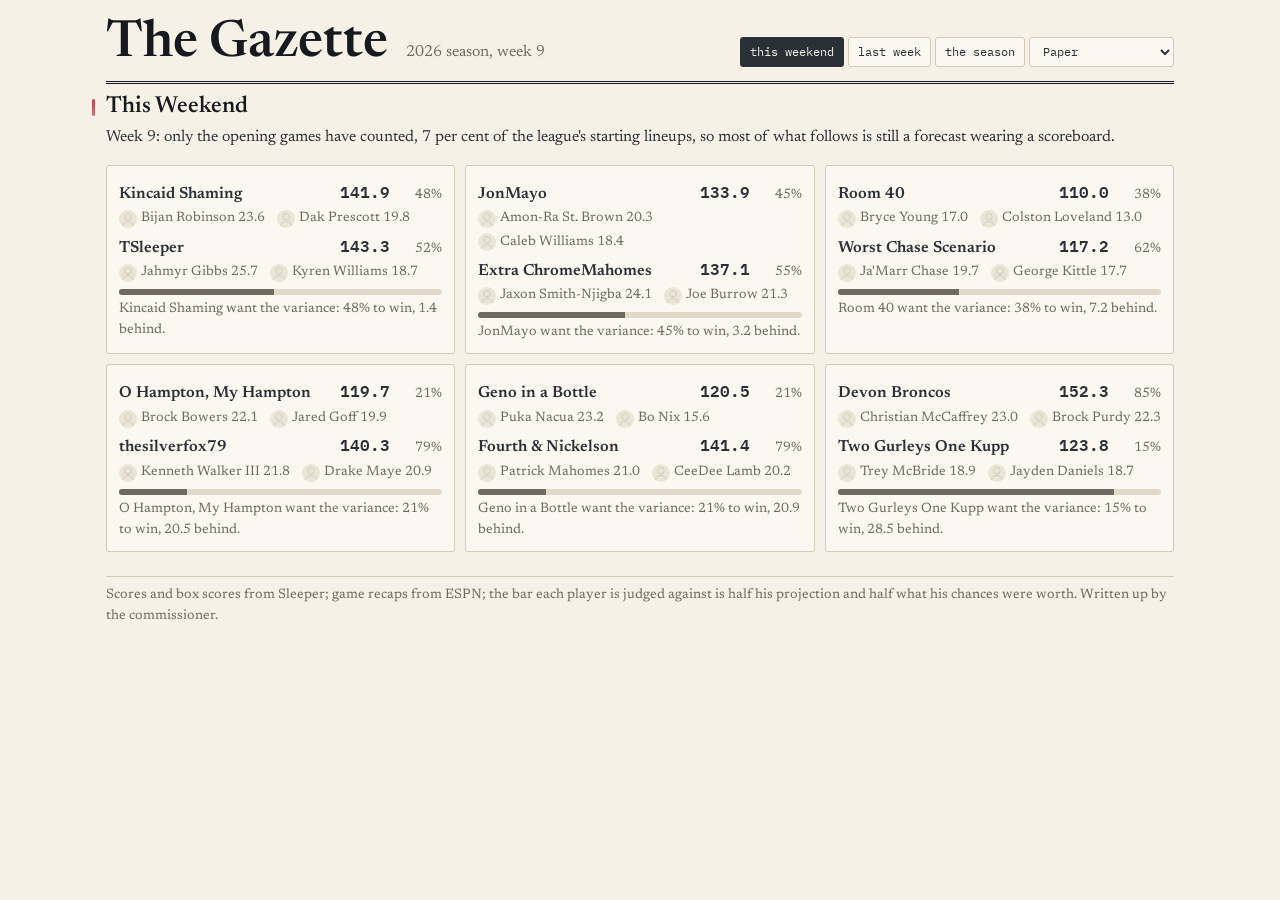
==== commit b448650b: "The Gazette, week 8" ====
--- a/league/index.html
+++ b/league/index.html
@@ -8,9 +8,9 @@
 <script>
   try { var t = JSON.parse(localStorage.getItem("gz-theme") || "null"); if (t) document.documentElement.dataset.theme = t; } catch (e) {}
 </script>
-  <script type="module" crossorigin src="./assets/gazette-CzLV0fMt.js"></script>
-  <link rel="modulepreload" crossorigin href="./assets/GazettePreview-CpjWUFOm.js">
-  <link rel="stylesheet" crossorigin href="./assets/GazettePreview-BQt_SKqC.css">
+  <script type="module" crossorigin src="./assets/gazette-lkY1LBVP.js"></script>
+  <link rel="modulepreload" crossorigin href="./assets/GazettePreview-B6n0ecSF.js">
+  <link rel="stylesheet" crossorigin href="./assets/GazettePreview-LNYBgWHn.css">
   <link rel="stylesheet" crossorigin href="./assets/gazette-BjtuCBKw.css">
 </head>
 <body>
--- a/league/assets/GazettePreview-LNYBgWHn.css
+++ b/league/assets/GazettePreview-LNYBgWHn.css
@@ -0,0 +1 @@
+@font-face{font-family:Newsreader Variable;font-style:normal;font-display:swap;font-weight:200 800;src:url(./newsreader-vietnamese-opsz-normal-BjhtXyW2.woff2)format("woff2-variations");unicode-range:U+102-103,U+110-111,U+128-129,U+168-169,U+1A0-1A1,U+1AF-1B0,U+300-301,U+303-304,U+308-309,U+323,U+329,U+1EA0-1EF9,U+20AB}@font-face{font-family:Newsreader Variable;font-style:normal;font-display:swap;font-weight:200 800;src:url(./newsreader-latin-ext-opsz-normal-BQn1nviT.woff2)format("woff2-variations");unicode-range:U+100-2BA,U+2BD-2C5,U+2C7-2CC,U+2CE-2D7,U+2DD-2FF,U+304,U+308,U+329,U+1D00-1DBF,U+1E00-1E9F,U+1EF2-1EFF,U+2020,U+20A0-20AB,U+20AD-20C0,U+2113,U+2C60-2C7F,U+A720-A7FF}@font-face{font-family:Newsreader Variable;font-style:normal;font-display:swap;font-weight:200 800;src:url(./newsreader-latin-opsz-normal-s-izfB6B.woff2)format("woff2-variations");unicode-range:U+??,U+131,U+152-153,U+2BB-2BC,U+2C6,U+2DA,U+2DC,U+304,U+308,U+329,U+2000-206F,U+20AC,U+2122,U+2191,U+2193,U+2212,U+2215,U+FEFF,U+FFFD}@font-face{font-family:Newsreader Variable;font-style:italic;font-display:swap;font-weight:200 800;src:url(./newsreader-vietnamese-opsz-italic-DTr-ymY4.woff2)format("woff2-variations");unicode-range:U+102-103,U+110-111,U+128-129,U+168-169,U+1A0-1A1,U+1AF-1B0,U+300-301,U+303-304,U+308-309,U+323,U+329,U+1EA0-1EF9,U+20AB}@font-face{font-family:Newsreader Variable;font-style:italic;font-display:swap;font-weight:200 800;src:url(./newsreader-latin-ext-opsz-italic-CSPGnFdO.woff2)format("woff2-variations");unicode-range:U+100-2BA,U+2BD-2C5,U+2C7-2CC,U+2CE-2D7,U+2DD-2FF,U+304,U+308,U+329,U+1D00-1DBF,U+1E00-1E9F,U+1EF2-1EFF,U+2020,U+20A0-20AB,U+20AD-20C0,U+2113,U+2C60-2C7F,U+A720-A7FF}@font-face{font-family:Newsreader Variable;font-style:italic;font-display:swap;font-weight:200 800;src:url(./newsreader-latin-opsz-italic-kJKFiXvB.woff2)format("woff2-variations");unicode-range:U+??,U+131,U+152-153,U+2BB-2BC,U+2C6,U+2DA,U+2DC,U+304,U+308,U+329,U+2000-206F,U+20AC,U+2122,U+2191,U+2193,U+2212,U+2215,U+FEFF,U+FFFD}@font-face{font-family:IBM Plex Mono;font-style:normal;font-display:swap;font-weight:400;src:url(./ibm-plex-mono-cyrillic-ext-400-normal-xuaO2J-f.woff2)format("woff2"),url(./ibm-plex-mono-cyrillic-ext-400-normal-DMdlQ8Kv.woff)format("woff");unicode-range:U+460-52F,U+1C80-1C8A,U+20B4,U+2DE0-2DFF,U+A640-A69F,U+FE2E-FE2F}@font-face{font-family:IBM Plex Mono;font-style:normal;font-display:swap;font-weight:400;src:url(./ibm-plex-mono-cyrillic-400-normal-BSMlKf0J.woff2)format("woff2"),url(./ibm-plex-mono-cyrillic-400-normal-CEL4l2ZJ.woff)format("woff");unicode-range:U+301,U+400-45F,U+490-491,U+4B0-4B1,U+2116}@font-face{font-family:IBM Plex Mono;font-style:normal;font-display:swap;font-weight:400;src:url(./ibm-plex-mono-vietnamese-400-normal-BulugwFq.woff2)format("woff2"),url(./ibm-plex-mono-vietnamese-400-normal-DDuiU_S-.woff)format("woff");unicode-range:U+102-103,U+110-111,U+128-129,U+168-169,U+1A0-1A1,U+1AF-1B0,U+300-301,U+303-304,U+308-309,U+323,U+329,U+1EA0-1EF9,U+20AB}@font-face{font-family:IBM Plex Mono;font-style:normal;font-display:swap;font-weight:400;src:url(./ibm-plex-mono-latin-ext-400-normal-BmRBH3aV.woff2)format("woff2"),url(./ibm-plex-mono-latin-ext-400-normal-D3D2R8hC.woff)format("woff");unicode-range:U+100-2BA,U+2BD-2C5,U+2C7-2CC,U+2CE-2D7,U+2DD-2FF,U+304,U+308,U+329,U+1D00-1DBF,U+1E00-1E9F,U+1EF2-1EFF,U+2020,U+20A0-20AB,U+20AD-20C0,U+2113,U+2C60-2C7F,U+A720-A7FF}@font-face{font-family:IBM Plex Mono;font-style:normal;font-display:swap;font-weight:400;src:url(./ibm-plex-mono-latin-400-normal-DMJ8VG8y.woff2)format("woff2"),url(./ibm-plex-mono-latin-400-normal-CvHOgSBP.woff)format("woff");unicode-range:U+??,U+131,U+152-153,U+2BB-2BC,U+2C6,U+2DA,U+2DC,U+304,U+308,U+329,U+2000-206F,U+20AC,U+2122,U+2191,U+2193,U+2212,U+2215,U+FEFF,U+FFFD}@font-face{font-family:IBM Plex Mono;font-style:normal;font-display:swap;font-weight:600;src:url(./ibm-plex-mono-cyrillic-ext-600-normal-V-xxqcpd.woff2)format("woff2"),url(./ibm-plex-mono-cyrillic-ext-600-normal-9HEixskS.woff)format("woff");unicode-range:U+460-52F,U+1C80-1C8A,U+20B4,U+2DE0-2DFF,U+A640-A69F,U+FE2E-FE2F}@font-face{font-family:IBM Plex Mono;font-style:normal;font-display:swap;font-weight:600;src:url(./ibm-plex-mono-cyrillic-600-normal-CTOM6hUh.woff2)format("woff2"),url(./ibm-plex-mono-cyrillic-600-normal-fLZuRloM.woff)format("woff");unicode-range:U+301,U+400-45F,U+490-491,U+4B0-4B1,U+2116}@font-face{font-family:IBM Plex Mono;font-style:normal;font-display:swap;font-weight:600;src:url(./ibm-plex-mono-vietnamese-600-normal-D2EvbN8M.woff2)format("woff2"),url(./ibm-plex-mono-vietnamese-600-normal-iLQfcSjf.woff)format("woff");unicode-range:U+102-103,U+110-111,U+128-129,U+168-169,U+1A0-1A1,U+1AF-1B0,U+300-301,U+303-304,U+308-309,U+323,U+329,U+1EA0-1EF9,U+20AB}@font-face{font-family:IBM Plex Mono;font-style:normal;font-display:swap;font-weight:600;src:url(./ibm-plex-mono-latin-ext-600-normal-D38SheWl.woff2)format("woff2"),url(./ibm-plex-mono-latin-ext-600-normal-DmB0ttJJ.woff)format("woff");unicode-range:U+100-2BA,U+2BD-2C5,U+2C7-2CC,U+2CE-2D7,U+2DD-2FF,U+304,U+308,U+329,U+1D00-1DBF,U+1E00-1E9F,U+1EF2-1EFF,U+2020,U+20A0-20AB,U+20AD-20C0,U+2113,U+2C60-2C7F,U+A720-A7FF}@font-face{font-family:IBM Plex Mono;font-style:normal;font-display:swap;font-weight:600;src:url(./ibm-plex-mono-latin-600-normal-BgSNZQsw.woff2)format("woff2"),url(./ibm-plex-mono-latin-600-normal-DWFSQ4vo.woff)format("woff");unicode-range:U+??,U+131,U+152-153,U+2BB-2BC,U+2C6,U+2DA,U+2DC,U+304,U+308,U+329,U+2000-206F,U+20AC,U+2122,U+2191,U+2193,U+2212,U+2215,U+FEFF,U+FFFD}@font-face{font-family:Barlow;font-style:normal;font-display:swap;font-weight:400;src:url(./barlow-vietnamese-400-normal-Dpl4UHAZ.woff2)format("woff2"),url(./barlow-vietnamese-400-normal-BFeobeCK.woff)format("woff");unicode-range:U+102-103,U+110-111,U+128-129,U+168-169,U+1A0-1A1,U+1AF-1B0,U+300-301,U+303-304,U+308-309,U+323,U+329,U+1EA0-1EF9,U+20AB}@font-face{font-family:Barlow;font-style:normal;font-display:swap;font-weight:400;src:url(./barlow-latin-ext-400-normal-HxX4XjxC.woff2)format("woff2"),url(./barlow-latin-ext-400-normal-CvBsJvxq.woff)format("woff");unicode-range:U+100-2BA,U+2BD-2C5,U+2C7-2CC,U+2CE-2D7,U+2DD-2FF,U+304,U+308,U+329,U+1D00-1DBF,U+1E00-1E9F,U+1EF2-1EFF,U+2020,U+20A0-20AB,U+20AD-20C0,U+2113,U+2C60-2C7F,U+A720-A7FF}@font-face{font-family:Barlow;font-style:normal;font-display:swap;font-weight:400;src:url(./barlow-latin-400-normal-qiz4-Cze.woff2)format("woff2"),url(./barlow-latin-400-normal-fsAxiSwU.woff)format("woff");unicode-range:U+??,U+131,U+152-153,U+2BB-2BC,U+2C6,U+2DA,U+2DC,U+304,U+308,U+329,U+2000-206F,U+20AC,U+2122,U+2191,U+2193,U+2212,U+2215,U+FEFF,U+FFFD}@font-face{font-family:Barlow;font-style:normal;font-display:swap;font-weight:600;src:url(./barlow-vietnamese-600-normal-DcjprdFV.woff2)format("woff2"),url(./barlow-vietnamese-600-normal-CA_GiK2e.woff)format("woff");unicode-range:U+102-103,U+110-111,U+128-129,U+168-169,U+1A0-1A1,U+1AF-1B0,U+300-301,U+303-304,U+308-309,U+323,U+329,U+1EA0-1EF9,U+20AB}@font-face{font-family:Barlow;font-style:normal;font-display:swap;font-weight:600;src:url(./barlow-latin-ext-600-normal-B8NK_A3D.woff2)format("woff2"),url(./barlow-latin-ext-600-normal-DMVRjfRT.woff)format("woff");unicode-range:U+100-2BA,U+2BD-2C5,U+2C7-2CC,U+2CE-2D7,U+2DD-2FF,U+304,U+308,U+329,U+1D00-1DBF,U+1E00-1E9F,U+1EF2-1EFF,U+2020,U+20A0-20AB,U+20AD-20C0,U+2113,U+2C60-2C7F,U+A720-A7FF}@font-face{font-family:Barlow;font-style:normal;font-display:swap;font-weight:600;src:url(./barlow-latin-600-normal-DILqtrty.woff2)format("woff2"),url(./barlow-latin-600-normal-CNwfPWQD.woff)format("woff");unicode-range:U+??,U+131,U+152-153,U+2BB-2BC,U+2C6,U+2DA,U+2DC,U+304,U+308,U+329,U+2000-206F,U+20AC,U+2122,U+2191,U+2193,U+2212,U+2215,U+FEFF,U+FFFD}@font-face{font-family:Barlow Condensed;font-style:normal;font-display:swap;font-weight:600;src:url(./barlow-condensed-vietnamese-600-normal-A5AYRdjN.woff2)format("woff2"),url(./barlow-condensed-vietnamese-600-normal-CNlPk46_.woff)format("woff");unicode-range:U+102-103,U+110-111,U+128-129,U+168-169,U+1A0-1A1,U+1AF-1B0,U+300-301,U+303-304,U+308-309,U+323,U+329,U+1EA0-1EF9,U+20AB}@font-face{font-family:Barlow Condensed;font-style:normal;font-display:swap;font-weight:600;src:url(./barlow-condensed-latin-ext-600-normal-18ESti3H.woff2)format("woff2"),url(./barlow-condensed-latin-ext-600-normal-Clv9cIcR.woff)format("woff");unicode-range:U+100-2BA,U+2BD-2C5,U+2C7-2CC,U+2CE-2D7,U+2DD-2FF,U+304,U+308,U+329,U+1D00-1DBF,U+1E00-1E9F,U+1EF2-1EFF,U+2020,U+20A0-20AB,U+20AD-20C0,U+2113,U+2C60-2C7F,U+A720-A7FF}@font-face{font-family:Barlow Condensed;font-style:normal;font-display:swap;font-weight:600;src:url(./barlow-condensed-latin-600-normal-DepVgxBB.woff2)format("woff2"),url(./barlow-condensed-latin-600-normal-BFJEwTuo.woff)format("woff");unicode-range:U+??,U+131,U+152-153,U+2BB-2BC,U+2C6,U+2DA,U+2DC,U+304,U+308,U+329,U+2000-206F,U+20AC,U+2122,U+2191,U+2193,U+2212,U+2215,U+FEFF,U+FFFD}@font-face{font-family:Barlow Condensed;font-style:normal;font-display:swap;font-weight:700;src:url(./barlow-condensed-vietnamese-700-normal-DYeBwlKR.woff2)format("woff2"),url(./barlow-condensed-vietnamese-700-normal-DhIzd8Tb.woff)format("woff");unicode-range:U+102-103,U+110-111,U+128-129,U+168-169,U+1A0-1A1,U+1AF-1B0,U+300-301,U+303-304,U+308-309,U+323,U+329,U+1EA0-1EF9,U+20AB}@font-face{font-family:Barlow Condensed;font-style:normal;font-display:swap;font-weight:700;src:url(./barlow-condensed-latin-ext-700-normal-CwuXbfVR.woff2)format("woff2"),url(./barlow-condensed-latin-ext-700-normal-BIHFfxf0.woff)format("woff");unicode-range:U+100-2BA,U+2BD-2C5,U+2C7-2CC,U+2CE-2D7,U+2DD-2FF,U+304,U+308,U+329,U+1D00-1DBF,U+1E00-1E9F,U+1EF2-1EFF,U+2020,U+20A0-20AB,U+20AD-20C0,U+2113,U+2C60-2C7F,U+A720-A7FF}@font-face{font-family:Barlow Condensed;font-style:normal;font-display:swap;font-weight:700;src:url(./barlow-condensed-latin-700-normal-v1xN8_Wq.woff2)format("woff2"),url(./barlow-condensed-latin-700-normal-Dmwat-ge.woff)format("woff");unicode-range:U+??,U+131,U+152-153,U+2BB-2BC,U+2C6,U+2DA,U+2DC,U+304,U+308,U+329,U+2000-206F,U+20AC,U+2122,U+2191,U+2193,U+2212,U+2215,U+FEFF,U+FFFD}@font-face{font-family:Instrument Sans;font-style:normal;font-display:swap;font-weight:400;src:url(./instrument-sans-latin-ext-400-normal-Q_nF8v4l.woff2)format("woff2"),url(./instrument-sans-latin-ext-400-normal-r32jotim.woff)format("woff");unicode-range:U+100-2BA,U+2BD-2C5,U+2C7-2CC,U+2CE-2D7,U+2DD-2FF,U+304,U+308,U+329,U+1D00-1DBF,U+1E00-1E9F,U+1EF2-1EFF,U+2020,U+20A0-20AB,U+20AD-20C0,U+2113,U+2C60-2C7F,U+A720-A7FF}@font-face{font-family:Instrument Sans;font-style:normal;font-display:swap;font-weight:400;src:url(./instrument-sans-latin-400-normal-DRC__1Mx.woff2)format("woff2"),url(./instrument-sans-latin-400-normal-D1W7dsQl.woff)format("woff");unicode-range:U+??,U+131,U+152-153,U+2BB-2BC,U+2C6,U+2DA,U+2DC,U+304,U+308,U+329,U+2000-206F,U+20AC,U+2122,U+2191,U+2193,U+2212,U+2215,U+FEFF,U+FFFD}@font-face{font-family:Instrument Sans;font-style:normal;font-display:swap;font-weight:500;src:url(./instrument-sans-latin-ext-500-normal-CTEe1bJa.woff2)format("woff2"),url(./instrument-sans-latin-ext-500-normal-CAxz3nsc.woff)format("woff");unicode-range:U+100-2BA,U+2BD-2C5,U+2C7-2CC,U+2CE-2D7,U+2DD-2FF,U+304,U+308,U+329,U+1D00-1DBF,U+1E00-1E9F,U+1EF2-1EFF,U+2020,U+20A0-20AB,U+20AD-20C0,U+2113,U+2C60-2C7F,U+A720-A7FF}@font-face{font-family:Instrument Sans;font-style:normal;font-display:swap;font-weight:500;src:url(./instrument-sans-latin-500-normal-Dk9ku72i.woff2)format("woff2"),url(./instrument-sans-latin-500-normal-Z6ESRlEs.woff)format("woff");unicode-range:U+??,U+131,U+152-153,U+2BB-2BC,U+2C6,U+2DA,U+2DC,U+304,U+308,U+329,U+2000-206F,U+20AC,U+2122,U+2191,U+2193,U+2212,U+2215,U+FEFF,U+FFFD}@font-face{font-family:Anton;font-style:normal;font-display:swap;font-weight:400;src:url(./anton-vietnamese-400-normal-CkBxLiRJ.woff2)format("woff2"),url(./anton-vietnamese-400-normal-2FfR1wHA.woff)format("woff");unicode-range:U+102-103,U+110-111,U+128-129,U+168-169,U+1A0-1A1,U+1AF-1B0,U+300-301,U+303-304,U+308-309,U+323,U+329,U+1EA0-1EF9,U+20AB}@font-face{font-family:Anton;font-style:normal;font-display:swap;font-weight:400;src:url(./anton-latin-ext-400-normal-SyiqE2Jt.woff2)format("woff2"),url(./anton-latin-ext-400-normal-BMODBQc6.woff)format("woff");unicode-range:U+100-2BA,U+2BD-2C5,U+2C7-2CC,U+2CE-2D7,U+2DD-2FF,U+304,U+308,U+329,U+1D00-1DBF,U+1E00-1E9F,U+1EF2-1EFF,U+2020,U+20A0-20AB,U+20AD-20C0,U+2113,U+2C60-2C7F,U+A720-A7FF}@font-face{font-family:Anton;font-style:normal;font-display:swap;font-weight:400;src:url(./anton-latin-400-normal-Byf51wtH.woff2)format("woff2"),url(./anton-latin-400-normal-AUNGEG_V.woff)format("woff");unicode-range:U+??,U+131,U+152-153,U+2BB-2BC,U+2C6,U+2DA,U+2DC,U+304,U+308,U+329,U+2000-206F,U+20AC,U+2122,U+2191,U+2193,U+2212,U+2215,U+FEFF,U+FFFD}@font-face{font-family:Instrument Sans;font-style:normal;font-display:swap;font-weight:600;src:url(./instrument-sans-latin-ext-600-normal-BsaQcF38.woff2)format("woff2"),url(./instrument-sans-latin-ext-600-normal-DMks36a2.woff)format("woff");unicode-range:U+100-2BA,U+2BD-2C5,U+2C7-2CC,U+2CE-2D7,U+2DD-2FF,U+304,U+308,U+329,U+1D00-1DBF,U+1E00-1E9F,U+1EF2-1EFF,U+2020,U+20A0-20AB,U+20AD-20C0,U+2113,U+2C60-2C7F,U+A720-A7FF}@font-face{font-family:Instrument Sans;font-style:normal;font-display:swap;font-weight:600;src:url(./instrument-sans-latin-600-normal-B7fBEWYG.woff2)format("woff2"),url(./instrument-sans-latin-600-normal-B9e8oLYv.woff)format("woff");unicode-range:U+??,U+131,U+152-153,U+2BB-2BC,U+2C6,U+2DA,U+2DC,U+304,U+308,U+329,U+2000-206F,U+20AC,U+2122,U+2191,U+2193,U+2212,U+2215,U+FEFF,U+FFFD}@font-face{font-family:JetBrains Mono;font-style:normal;font-display:swap;font-weight:400;src:url(./jetbrains-mono-cyrillic-ext-400-normal-C_uLvvQ5.woff2)format("woff2"),url(./jetbrains-mono-cyrillic-ext-400-normal-Bh0R7Dhr.woff)format("woff");unicode-range:U+460-52F,U+1C80-1C8A,U+20B4,U+2DE0-2DFF,U+A640-A69F,U+FE2E-FE2F}@font-face{font-family:JetBrains Mono;font-style:normal;font-display:swap;font-weight:400;src:url(./jetbrains-mono-cyrillic-400-normal-BEIGL1Tu.woff2)format("woff2"),url(./jetbrains-mono-cyrillic-400-normal-ugxPyKxw.woff)format("woff");unicode-range:U+301,U+400-45F,U+490-491,U+4B0-4B1,U+2116}@font-face{font-family:JetBrains Mono;font-style:normal;font-display:swap;font-weight:400;src:url(./jetbrains-mono-greek-400-normal-C190GLew.woff2)format("woff2"),url(./jetbrains-mono-greek-400-normal-B9oWc5Lo.woff)format("woff");unicode-range:U+370-377,U+37A-37F,U+384-38A,U+38C,U+38E-3A1,U+3A3-3FF}@font-face{font-family:JetBrains Mono;font-style:normal;font-display:swap;font-weight:400;src:url(./jetbrains-mono-vietnamese-400-normal-ByoDsISC.woff2)format("woff2"),url(./jetbrains-mono-vietnamese-400-normal-CqNFfHCs.woff)format("woff");unicode-range:U+102-103,U+110-111,U+128-129,U+168-169,U+1A0-1A1,U+1AF-1B0,U+300-301,U+303-304,U+308-309,U+323,U+329,U+1EA0-1EF9,U+20AB}@font-face{font-family:JetBrains Mono;font-style:normal;font-display:swap;font-weight:400;src:url(./jetbrains-mono-latin-ext-400-normal-Bc8Ftmh3.woff2)format("woff2"),url(./jetbrains-mono-latin-ext-400-normal-fXTG6kC5.woff)format("woff");unicode-range:U+100-2BA,U+2BD-2C5,U+2C7-2CC,U+2CE-2D7,U+2DD-2FF,U+304,U+308,U+329,U+1D00-1DBF,U+1E00-1E9F,U+1EF2-1EFF,U+2020,U+20A0-20AB,U+20AD-20C0,U+2113,U+2C60-2C7F,U+A720-A7FF}@font-face{font-family:JetBrains Mono;font-style:normal;font-display:swap;font-weight:400;src:url(./jetbrains-mono-latin-400-normal-V6pRDFza.woff2)format("woff2"),url(./jetbrains-mono-latin-400-normal-6-qcROiO.woff)format("woff");unicode-range:U+??,U+131,U+152-153,U+2BB-2BC,U+2C6,U+2DA,U+2DC,U+304,U+308,U+329,U+2000-206F,U+20AC,U+2122,U+2191,U+2193,U+2212,U+2215,U+FEFF,U+FFFD}@font-face{font-family:JetBrains Mono;font-style:normal;font-display:swap;font-weight:600;src:url(./jetbrains-mono-cyrillic-ext-600-normal-Dj6eZy5f.woff2)format("woff2"),url(./jetbrains-mono-cyrillic-ext-600-normal-DVvC-yKp.woff)format("woff");unicode-range:U+460-52F,U+1C80-1C8A,U+20B4,U+2DE0-2DFF,U+A640-A69F,U+FE2E-FE2F}@font-face{font-family:JetBrains Mono;font-style:normal;font-display:swap;font-weight:600;src:url(./jetbrains-mono-cyrillic-600-normal-EVf6-Yzo.woff2)format("woff2"),url(./jetbrains-mono-cyrillic-600-normal-8K4wrrwR.woff)format("woff");unicode-range:U+301,U+400-45F,U+490-491,U+4B0-4B1,U+2116}@font-face{font-family:JetBrains Mono;font-style:normal;font-display:swap;font-weight:600;src:url(./jetbrains-mono-greek-600-normal-H7WoG9Et.woff2)format("woff2"),url(./jetbrains-mono-greek-600-normal-mc2nkWzM.woff)format("woff");unicode-range:U+370-377,U+37A-37F,U+384-38A,U+38C,U+38E-3A1,U+3A3-3FF}@font-face{font-family:JetBrains Mono;font-style:normal;font-display:swap;font-weight:600;src:url(./jetbrains-mono-vietnamese-600-normal-Dtizs43-.woff2)format("woff2"),url(./jetbrains-mono-vietnamese-600-normal-OWROknRo.woff)format("woff");unicode-range:U+102-103,U+110-111,U+128-129,U+168-169,U+1A0-1A1,U+1AF-1B0,U+300-301,U+303-304,U+308-309,U+323,U+329,U+1EA0-1EF9,U+20AB}@font-face{font-family:JetBrains Mono;font-style:normal;font-display:swap;font-weight:600;src:url(./jetbrains-mono-latin-ext-600-normal-BfB_LPfz.woff2)format("woff2"),url(./jetbrains-mono-latin-ext-600-normal-DObL3zCW.woff)format("woff");unicode-range:U+100-2BA,U+2BD-2C5,U+2C7-2CC,U+2CE-2D7,U+2DD-2FF,U+304,U+308,U+329,U+1D00-1DBF,U+1E00-1E9F,U+1EF2-1EFF,U+2020,U+20A0-20AB,U+20AD-20C0,U+2113,U+2C60-2C7F,U+A720-A7FF}@font-face{font-family:JetBrains Mono;font-style:normal;font-display:swap;font-weight:600;src:url(./jetbrains-mono-latin-600-normal-C8RAYTDA.woff2)format("woff2"),url(./jetbrains-mono-latin-600-normal-BfsvjouI.woff)format("woff");unicode-range:U+??,U+131,U+152-153,U+2BB-2BC,U+2C6,U+2DA,U+2DC,U+304,U+308,U+329,U+2000-206F,U+20AC,U+2122,U+2191,U+2193,U+2212,U+2215,U+FEFF,U+FFFD}:root,:root[data-theme=paper]{--bg:#f5f1e7;--bg-deep:#ebe5d6;--card:#fbf8f1;--ink:#2b3037;--ink-deep:#16191d;--ink-soft:#6e6a5f;--rule:#d3cbb8;--rule-soft:#e1daca;--accent:#b4232b;--mine:#c2571c;--good:#3f6b4a;--amber:#9a6b1e;--blue:#3e6fa8;--age0:#1f3a2e;--age1:#3f6b4a;--age2:#7c9a6a;--age3:#b9ae7e;--age4:#d6c9a4;--s1:#b4232b;--s2:#3e6fa8;--s3:#3f6b4a;--body:"Newsreader Variable", Georgia, serif;--display:"Newsreader Variable", Georgia, serif;--display-weight:560;--data:"IBM Plex Mono", ui-monospace, Consolas, monospace;--radius:3px;--lightningcss-light:initial;--lightningcss-dark: ;color-scheme:light}:root[data-theme=midnight]{--bg:#0d1626;--bg-deep:#132038;--card:#111c30;--ink:#e9e4d8;--ink-deep:#fffaf0;--ink-soft:#97a0b3;--rule:#2a3a57;--rule-soft:#1c2a44;--accent:#e0712c;--mine:#f2c14e;--good:#7cc39a;--amber:#e8b65a;--blue:#7fa6de;--age0:#f2e9d6;--age1:#d9c39a;--age2:#b79563;--age3:#8b6c48;--age4:#5f4c3a;--s1:#e0712c;--s2:#7fa6de;--s3:#7cc39a;--body:"Newsreader Variable", Georgia, serif;--display:"Newsreader Variable", Georgia, serif;--display-weight:520;--data:"IBM Plex Mono", ui-monospace, Consolas, monospace;--radius:3px;--lightningcss-light: ;--lightningcss-dark:initial;color-scheme:dark}:root[data-theme=desk]{--bg:#f0f0f0;--bg-deep:#e4e4e4;--card:#fff;--ink:#222;--ink-deep:#000;--ink-soft:#6b6b6b;--rule:#cdcdcd;--rule-soft:#dedede;--accent:#fc4f30;--mine:#e5ae38;--good:#6d904f;--amber:#c98e0b;--blue:#30a2da;--age0:#0f5e86;--age1:#30a2da;--age2:#7cc3e6;--age3:#b5dcef;--age4:#dceef7;--s1:#fc4f30;--s2:#30a2da;--s3:#6d904f;--body:"Barlow", "Helvetica Neue", Arial, sans-serif;--display:"Barlow Condensed", "Arial Narrow", sans-serif;--display-weight:700;--data:"IBM Plex Mono", ui-monospace, Consolas, monospace;--radius:0;--lightningcss-light:initial;--lightningcss-dark: ;color-scheme:light}:root[data-theme=desk-night]{--bg:#1b1d21;--bg-deep:#24272c;--card:#202328;--ink:#e6e6e6;--ink-deep:#fff;--ink-soft:#9a9ea6;--rule:#383c43;--rule-soft:#2b2e33;--accent:#ff6a3d;--mine:#f0be4a;--good:#8dba6a;--amber:#f0be4a;--blue:#4fb3e8;--age0:#cfeaf8;--age1:#8ccdf0;--age2:#4fb3e8;--age3:#2b7ba6;--age4:#1d4e6a;--s1:#ff6a3d;--s2:#4fb3e8;--s3:#8dba6a;--body:"Barlow", "Helvetica Neue", Arial, sans-serif;--display:"Barlow Condensed", "Arial Narrow", sans-serif;--display-weight:700;--data:"IBM Plex Mono", ui-monospace, Consolas, monospace;--radius:0;--lightningcss-light: ;--lightningcss-dark:initial;color-scheme:dark}:root[data-theme=ember]{--bg:#1f0e06;--bg-deep:#2a140a;--card:#46200c8c;--ink:#f1e5d6;--ink-deep:#fff8ec;--ink-soft:#c7a688;--rule:#ffb07033;--rule-soft:#ffb0701a;--accent:#ff8a3d;--mine:#fac775;--good:#8fae5a;--bad:#e8693a;--amber:#f5b95e;--blue:#8eb8ea;--age0:#ffe7bf;--age1:#fac775;--age2:#e79a4a;--age3:#b9622a;--age4:#6e3517;--s1:#ff8a3d;--s2:#8eb8ea;--s3:#8fae5a;--body:"Instrument Sans", "Helvetica Neue", Arial, sans-serif;--display:"Newsreader Variable", Georgia, serif;--display-weight:560;--data:"JetBrains Mono", ui-monospace, Consolas, monospace;--radius:6px;--bar:linear-gradient(90deg, #c24e16, #fac775);--gold:#fac775;--lightningcss-light: ;--lightningcss-dark:initial;color-scheme:dark}:root{--bar:var(--ink-soft);--gold:var(--accent);--pop:var(--card)}:root[data-theme=ember]{--pop:#2e150a}:root[data-theme=midnight]{--pop:#15223a}*{box-sizing:border-box}html,body{background:var(--bg);color:var(--ink);margin:0}body{font-family:var(--body);-webkit-text-size-adjust:100%;font-size:16px;line-height:1.55}a{color:inherit;border-bottom:1px solid var(--rule);text-decoration:none}a:hover{border-bottom-color:var(--ink)}:focus-visible{outline:2px solid var(--accent);outline-offset:2px}h1,h2,h3{font-family:var(--display);font-weight:var(--display-weight);color:var(--ink-deep);margin:0;line-height:1.15}h2{margin:2.2rem 0 .4rem;font-size:1.45rem}h3{margin:1.4rem 0 .4rem;font-size:1.1rem}.data{font-family:var(--data);font-variant-numeric:tabular-nums}.num{font-variant-numeric:tabular-nums}.soft{color:var(--ink-soft)}.good{color:var(--good)}.great{text-shadow:0 0 10px color-mix(in srgb, var(--good) 45%, transparent);font-weight:700}.bad{color:var(--bad,var(--accent))}.warn{color:var(--amber)}.note{color:var(--ink);margin:.3rem 0 .9rem}p.note[data-clamp]{cursor:pointer;border-radius:var(--radius);padding-left:22px;position:relative}p.note[data-clamp]:before{content:"";border-right:2px solid var(--ink-soft);border-bottom:2px solid var(--ink-soft);width:6px;height:6px;transition:transform .12s;position:absolute;top:.55em;left:3px;transform:rotate(-45deg)}p.note[data-clamp=open]:before{top:.45em;transform:rotate(45deg)}p.note[data-clamp=closed]{-webkit-line-clamp:1;line-clamp:1;color:var(--ink-soft);-webkit-box-orient:vertical;display:-webkit-box;overflow:hidden}p.note[data-clamp=closed]:hover{color:var(--ink)}p.note[data-clamp=closed] b{font-weight:500}p.note[data-clamp=open]{cursor:auto}p.note[data-clamp=open]:after{content:"";cursor:pointer;width:22px;height:26px;position:absolute;top:0;left:0}.note b{font-weight:600}.small{font-size:.85rem}button,select,input,a.btn{font-family:var(--data);color:var(--ink);background:var(--card);border:1px solid var(--rule);border-radius:var(--radius);min-height:30px;padding:5px 9px;font-size:12px}a.btn{box-sizing:border-box;align-items:center;text-decoration:none;display:inline-flex}button{cursor:pointer}button:hover{border-color:var(--ink-soft)}button.on{background:var(--ink);color:var(--bg);border-color:var(--ink)}button:disabled{opacity:.45;cursor:default}.seg{flex-wrap:wrap;align-items:center;gap:4px;display:flex}.seg .lab{font-family:var(--data);color:var(--ink-soft);margin:0 4px 0 10px;font-size:11px}.seg .lab:first-child{margin-left:0}.wrap{-webkit-overflow-scrolling:touch;max-width:100%;overflow-x:auto}table{border-collapse:collapse;font-variant-numeric:tabular-nums;width:100%;font-size:14px}th{font-family:var(--data);color:var(--ink-soft);text-align:right;border-bottom:1px solid var(--rule);white-space:nowrap;padding:6px 8px;font-size:11px;font-weight:600}td{border-bottom:1px solid var(--rule-soft);text-align:right;white-space:nowrap;padding:6px 8px}th.l,td.l{text-align:left}tr.mine td{background:color-mix(in srgb, var(--mine) 12%, transparent)}th.sortable{cursor:pointer;-webkit-user-select:none;user-select:none}th.sorted{color:var(--ink-deep)}td.num{font-variant-numeric:tabular-nums}.pos{font-family:var(--data);border-radius:var(--radius);border:1px solid;padding:1px 5px;font-size:10.5px;font-weight:600}.pos.QB{color:var(--s1)}.pos.RB{color:var(--good)}.pos.WR{color:var(--blue)}.pos.TE{color:var(--amber)}.chip{font-family:var(--data);border:1px solid var(--rule);border-radius:var(--radius);white-space:nowrap;padding:2px 7px;font-size:11px}.chip.mine{border-color:var(--mine);color:var(--mine)}.chip.bad{border-color:var(--bad,var(--accent));color:var(--bad,var(--accent))}[data-worth]{-webkit-text-decoration:underline dotted color-mix(in srgb, var(--ink) 45%, transparent);text-decoration:underline dotted color-mix(in srgb, var(--ink) 45%, transparent);text-underline-offset:3px;cursor:help}h2[id],h3[id]{scroll-margin-top:150px}@media (prefers-reduced-motion:reduce){*{transition:none!important;animation:none!important}}:root[data-theme=ember] body{background-image:radial-gradient(1100px 520px at 12% -8%,#ec6e1e33,#0000 62%),radial-gradient(900px 600px at 100% 10%,#aa3e0c52,#0000 68%);background-attachment:fixed}:root[data-theme=ember] h1{background:linear-gradient(#fffaf0 30%,#f0d9b5);color:#0000;letter-spacing:-.02em;-webkit-background-clip:text;background-clip:text}:root[data-theme=ember] button,:root[data-theme=ember] select,:root[data-theme=ember] input,:root[data-theme=ember] a.btn{color:#fad49a;letter-spacing:.04em;background:#fac7750d;border:1px solid #fac77552;transition:box-shadow .15s,background .15s,border-color .15s}:root[data-theme=ember] input,:root[data-theme=ember] textarea{color:var(--ink);background:#1208038c}:root[data-theme=ember] button:hover,:root[data-theme=ember] a.btn:hover{border-color:#fac775;box-shadow:0 0 18px #fac77533}:root[data-theme=ember] button.on{color:#ffe6b8;background:#fac77529;border-color:#fac775;box-shadow:inset 0 0 0 1px #fac77559,0 0 14px #fac77526}:root[data-theme=ember] select option{color:var(--ink);background:#2a140a}:root[data-theme=ember] .chip.good,:root[data-theme=ember] .chip.buy{color:#f7fbea;background:#5a7330;border-color:#8fae5a}:root[data-theme=ember] .chip.bad{background:#e8693a1f}:root[data-theme=ember] .card,:root[data-theme=ember] .alerts,:root[data-theme=ember] .form{background:linear-gradient(170deg,#5428109e,#1a0b04b8 78%);box-shadow:inset 0 1px #ffdca014,0 20px 50px #00000040}:root[data-theme=ember] .charttip{background:linear-gradient(170deg,#3a1a0b,#1e0d05 85%);box-shadow:inset 0 1px #ffdca014,0 14px 40px #0000008c}:root[data-theme=ember] tr.mine td{background:#fac77512}:root[data-theme=ember] .pos{border-radius:3px}h1,h2,h3,nav .tab,nav .gh{text-transform:capitalize}#app{z-index:0;isolation:isolate;position:relative}.backdrop{z-index:-1;pointer-events:none;position:fixed;inset:0;overflow:hidden}.backdrop:before{content:"";background:var(--tex-tint,var(--ink));-webkit-mask-composite:source-in;opacity:var(--tex-op,.06);position:absolute;inset:0;-webkit-mask-image:url(../bg/field.svg),linear-gradient(90deg,#0000 5%,#000 55%);mask-image:url(../bg/field.svg),linear-gradient(90deg,#0000 5%,#000 55%);-webkit-mask-position:bottom;mask-position:bottom;-webkit-mask-size:cover,100% 100%;mask-size:cover,100% 100%;-webkit-mask-composite:source-in;mask-composite:intersect}.backdrop:after{content:"";opacity:var(--grain-op,.05);mix-blend-mode:overlay;background-image:url(../bg/grain.svg);position:absolute;inset:0}:root[data-theme=ember]{--tex-tint:#ffc88a;--tex-op:.13;--grain-op:.07}:root[data-theme=midnight]{--tex-tint:#9ec3ff;--tex-op:.09;--grain-op:.06}:root[data-theme=desk-night]{--tex-tint:#c9d1dc;--tex-op:.06;--grain-op:.05}:root[data-theme=paper],:root:not([data-theme]){--tex-tint:#6b5a3a;--tex-op:.07;--grain-op:.1}:root[data-theme=desk]{--tex-tint:#3a4250;--tex-op:.05;--grain-op:.06}:root[data-theme=vice]{--bg:#12081f;--bg-deep:#1c0d31;--card:#2e124e94;--pop:#241040;--ink:#f6eeff;--ink-deep:#fff;--ink-soft:#c6a8e8;--rule:#ff5caa3d;--rule-soft:#ff5caa1f;--accent:#ff3d9a;--mine:#ffb347;--good:#2ee6c8;--amber:#ffb347;--blue:#6fd6ff;--age0:#ffe27a;--age1:#ffb347;--age2:#ff7a45;--age3:#ff3d9a;--age4:#8a2be2;--s1:#ff3d9a;--s2:#6fd6ff;--s3:#2ee6c8;--body:"Instrument Sans", "Helvetica Neue", Arial, sans-serif;--display:"Anton", "Impact", "Arial Narrow", sans-serif;--display-weight:400;--data:"JetBrains Mono", ui-monospace, Consolas, monospace;--radius:10px;--bar:linear-gradient(90deg, #ff3d9a, #ffb347);--gold:#ffb347;--star:#ffd34d;--tex-tint:#ff8ac8;--tex-op:0;--grain-op:.08;--lightningcss-light: ;--lightningcss-dark:initial;color-scheme:dark}:root[data-theme=vice] body{background-color:var(--bg);background-image:radial-gradient(1200px 520px at 75% -5%,#ff3d9a47,#0000 65%),radial-gradient(900px 500px at 10% 0,#ff8c3c2e,#0000 60%),linear-gradient(#2a0e3f 0%,#12081f 55%);background-attachment:fixed}:root[data-theme=vice] .backdrop{opacity:.26;background:url(../bg/vice.svg) 100% 100%/min(1500px,120vw) no-repeat;-webkit-mask-image:linear-gradient(90deg,#0000 15%,#000 70%);mask-image:linear-gradient(90deg,#0000 15%,#000 70%)}:root[data-theme=vice] h1,:root[data-theme=vice] h2,:root[data-theme=vice] h3{text-transform:uppercase;letter-spacing:.03em}:root[data-theme=vice] h1{background:linear-gradient(#ffe27a 0%,#ff7a45 45%,#ff3d9a 100%);color:#0000;filter:drop-shadow(0 2px #12081f)drop-shadow(0 0 18px #ff3d9a59);-webkit-background-clip:text;background-clip:text;font-size:2.6rem}:root[data-theme=vice] h2{color:#ffd0e8;text-shadow:0 0 14px #ff3d9a59}:root[data-theme=vice] .card,:root[data-theme=vice] .alerts,:root[data-theme=vice] .form{background:linear-gradient(170deg,#46186e9e,#160828c7 80%);box-shadow:inset 0 1px #ffb4e61a,0 20px 50px #00000059}:root[data-theme=vice] .charttip{background:linear-gradient(170deg,#34144f,#170a2a 85%)}:root[data-theme=vice] button,:root[data-theme=vice] select,:root[data-theme=vice] input,:root[data-theme=vice] a.btn{color:#ffd0e8;letter-spacing:.04em;background:#ff3d9a12;border:1px solid #ff3d9a73}:root[data-theme=vice] button:hover,:root[data-theme=vice] a.btn:hover{border-color:#ff3d9a;box-shadow:0 0 18px #ff3d9a73,inset 0 0 10px #ff3d9a26}:root[data-theme=vice] button.on{color:#fff;background:linear-gradient(90deg,#ff3d9a59,#ffb3474d);border-color:#ffb347}:root[data-theme=vice] select option{color:var(--ink);background:#1c0d31}:root[data-theme=vice] tr.mine td{background:#ffb34714}:root[data-theme=vice] .chip.good,:root[data-theme=vice] .chip.buy{color:#e9fffb;background:#0e8f7c;border-color:#2ee6c8}:root[data-theme=vice] th{color:#ff8ac8}table:not([data-nosort]) thead th:not(.sortable){cursor:pointer;-webkit-user-select:none;user-select:none}thead th[data-dir=desc]:after{content:" ↓";color:var(--gold)}thead th[data-dir=asc]:after{content:" ↑";color:var(--gold)}td,.num{font-variant-numeric:tabular-nums}tbody tr{transition:background-color .12s}tbody tr:hover td{background-color:color-mix(in srgb, var(--gold) 6%, transparent)}:focus-visible{outline:2px solid color-mix(in srgb, var(--gold) 80%, transparent);outline-offset:2px;border-radius:3px}*{scrollbar-width:thin;scrollbar-color:color-mix(in srgb, var(--ink-soft) 45%, transparent) transparent}::-webkit-scrollbar{width:10px;height:10px}::-webkit-scrollbar-thumb{background:color-mix(in srgb, var(--ink-soft) 40%, transparent);background-clip:padding-box;border:2px solid #0000;border-radius:6px}::-webkit-scrollbar-track{background:0 0}main>section,main>*{animation:.22s ease-out tabIn}@keyframes tabIn{0%{opacity:0;transform:translateY(4px)}to{opacity:1;transform:none}}.card{transition:transform .15s,box-shadow .15s,border-color .15s}.card:hover{transform:translateY(-1px)}h2{position:relative}h2:before{content:"";background:linear-gradient(var(--gold), color-mix(in srgb, var(--accent) 70%, transparent));opacity:.85;border-radius:2px;width:3px;position:absolute;top:.2em;bottom:.2em;left:-14px}@media (width<=700px){h2:before{display:none}}::selection{background:color-mix(in srgb, var(--gold) 35%, transparent)}:root[data-theme] .menus .mbtn,:root:not([data-theme]) .menus .mbtn{box-shadow:none;color:var(--ink);letter-spacing:.02em;background:0 0;border-color:#0000}:root[data-theme] .menus .mbtn:hover,:root[data-theme] .menus .mbtn.open{border-color:var(--rule);background:color-mix(in srgb, var(--gold) 6%, transparent)}:root[data-theme] .menus .mbtn.on{color:var(--ink-deep);box-shadow:inset 0 -2px 0 var(--accent)}:root[data-theme] .gear .mbtn{background:0 0}.face.svelte-kkl1qu{object-fit:cover;object-position:top;background:var(--bg-deep);border-radius:var(--radius);color:var(--ink);display:block}.gz.svelte-1ck6mre h2:where(.svelte-1ck6mre){margin:1.2rem 0 .4rem}.lead.svelte-1ck6mre{border-top:2px solid var(--ink-deep);border-bottom:1px solid var(--rule);margin-bottom:12px;padding:6px 0 10px}.lead.svelte-1ck6mre h2:where(.svelte-1ck6mre){font-family:var(--display);font-weight:var(--display-weight);margin-top:.3rem;font-size:1.6rem}.card.svelte-1ck6mre{border:1px solid var(--rule);border-radius:var(--radius);background:var(--card);margin:8px 0}.top.svelte-1ck6mre{all:unset;box-sizing:border-box;cursor:pointer;grid-template-columns:minmax(0,1fr) auto;gap:2px 12px;width:100%;padding:9px 12px;display:grid}.top.svelte-1ck6mre:focus-visible{outline:2px solid var(--accent)}.teams.svelte-1ck6mre{flex-wrap:wrap;gap:4px 18px;font-size:1.05rem;display:flex}.teams.svelte-1ck6mre .won:where(.svelte-1ck6mre){font-weight:600}.teams.svelte-1ck6mre b:where(.svelte-1ck6mre){font-variant-numeric:tabular-nums}.q.svelte-1ck6mre{font-family:var(--data);text-align:right;white-space:nowrap;font-size:.95rem}.hl.svelte-1ck6mre{font-family:var(--display);font-weight:var(--display-weight);grid-column:1/-1;font-size:1.12rem;line-height:1.25}.body.svelte-1ck6mre{border-top:1px solid var(--rule-soft);padding:2px 12px 12px}.body.svelte-1ck6mre>p:where(.svelte-1ck6mre){max-width:70ch}.aside.svelte-1ck6mre{color:var(--ink-soft)}.news.svelte-1ck6mre{margin:2px 0}.sides.svelte-1ck6mre{grid-template-columns:repeat(2,minmax(0,1fr));gap:12px 18px;display:grid}.side.svelte-1ck6mre{min-width:0}.side.svelte-1ck6mre h3:where(.svelte-1ck6mre){margin:10px 0 4px;font-size:1rem}.box.svelte-1ck6mre td:where(.svelte-1ck6mre){vertical-align:top;padding:3px 5px;font-size:13px}.box.svelte-1ck6mre td.small:where(.svelte-1ck6mre){white-space:normal;min-width:140px}.tbl.svelte-1ck6mre tr.cut:where(.svelte-1ck6mre) td:where(.svelte-1ck6mre){border-bottom:2px solid var(--ink-soft)}.awards.svelte-1ck6mre p:where(.svelte-1ck6mre){max-width:80ch}@media (width<=900px){.sides.svelte-1ck6mre{grid-template-columns:minmax(0,1fr)}}.sec.svelte-1720ael{flex-wrap:wrap;margin:.6rem 0}.pl.svelte-1720ael{align-items:center;gap:6px;display:inline-flex}.pl.svelte-1720ael .face{border-radius:50%}.teams.svelte-1720ael{grid-template-columns:repeat(auto-fill,minmax(220px,1fr));gap:8px 16px;display:grid}.tm.svelte-1720ael{border-top:1px solid var(--rule-soft);flex-direction:column;gap:2px;padding:6px 0;display:flex}.tm.mine.svelte-1720ael b:where(.svelte-1720ael){color:var(--mine)}.aw.svelte-1720ael{grid-template-columns:repeat(auto-fill,minmax(280px,1fr));gap:10px;display:grid}.award.svelte-1720ael{border:1px solid var(--rule);border-radius:var(--radius);background:var(--card);padding:10px 12px}.award.svelte-1720ael h3:where(.svelte-1720ael){font-family:var(--display);font-weight:var(--display-weight);margin:0 0 2px}.award.svelte-1720ael p:where(.svelte-1720ael){margin:2px 0}.award.svelte-1720ael p.lead:where(.svelte-1720ael) b:where(.svelte-1720ael){color:var(--gold,var(--accent))}.trade.svelte-1720ael{border:1px solid var(--rule);border-radius:var(--radius);background:var(--card);margin:8px 0;padding:8px 12px}.trade.svelte-1720ael .sides:where(.svelte-1720ael){grid-template-columns:repeat(auto-fit,minmax(260px,1fr));gap:6px 18px;display:grid}.trade.svelte-1720ael p:where(.svelte-1720ael){margin:2px 0}.pre.svelte-1tucvc6 h2:where(.svelte-1tucvc6){margin:.6rem 0 .3rem}.games.svelte-1tucvc6{grid-template-columns:repeat(auto-fill,minmax(320px,1fr));gap:10px;display:grid}.gm.svelte-1tucvc6{border:1px solid var(--rule);border-radius:var(--radius);background:var(--card);padding:10px 12px}.gm.mine.svelte-1tucvc6{border-color:color-mix(in srgb, var(--mine) 60%, var(--rule))}.side.svelte-1tucvc6{grid-template-columns:minmax(0,1fr) auto 44px;align-items:baseline;gap:8px;margin-top:4px;display:grid}.tn.svelte-1tucvc6{font-weight:600}.sc.svelte-1tucvc6{font-family:var(--data);font-variant-numeric:tabular-nums}.pc.svelte-1tucvc6{text-align:right}.big.svelte-1tucvc6{flex-wrap:wrap;gap:2px 12px;margin:2px 0 4px;display:flex}.pl.svelte-1tucvc6{align-items:center;gap:4px;display:inline-flex}.pl.svelte-1tucvc6 .face{border-radius:50%}.wp.svelte-1tucvc6{background:var(--rule-soft);border-radius:3px;height:6px;margin:6px 0 4px;display:block;overflow:hidden}.wp.svelte-1tucvc6 i:where(.svelte-1tucvc6){background:var(--bar,var(--accent));height:100%;display:block}.gm.svelte-1tucvc6 p:where(.svelte-1tucvc6){margin:2px 0 0}
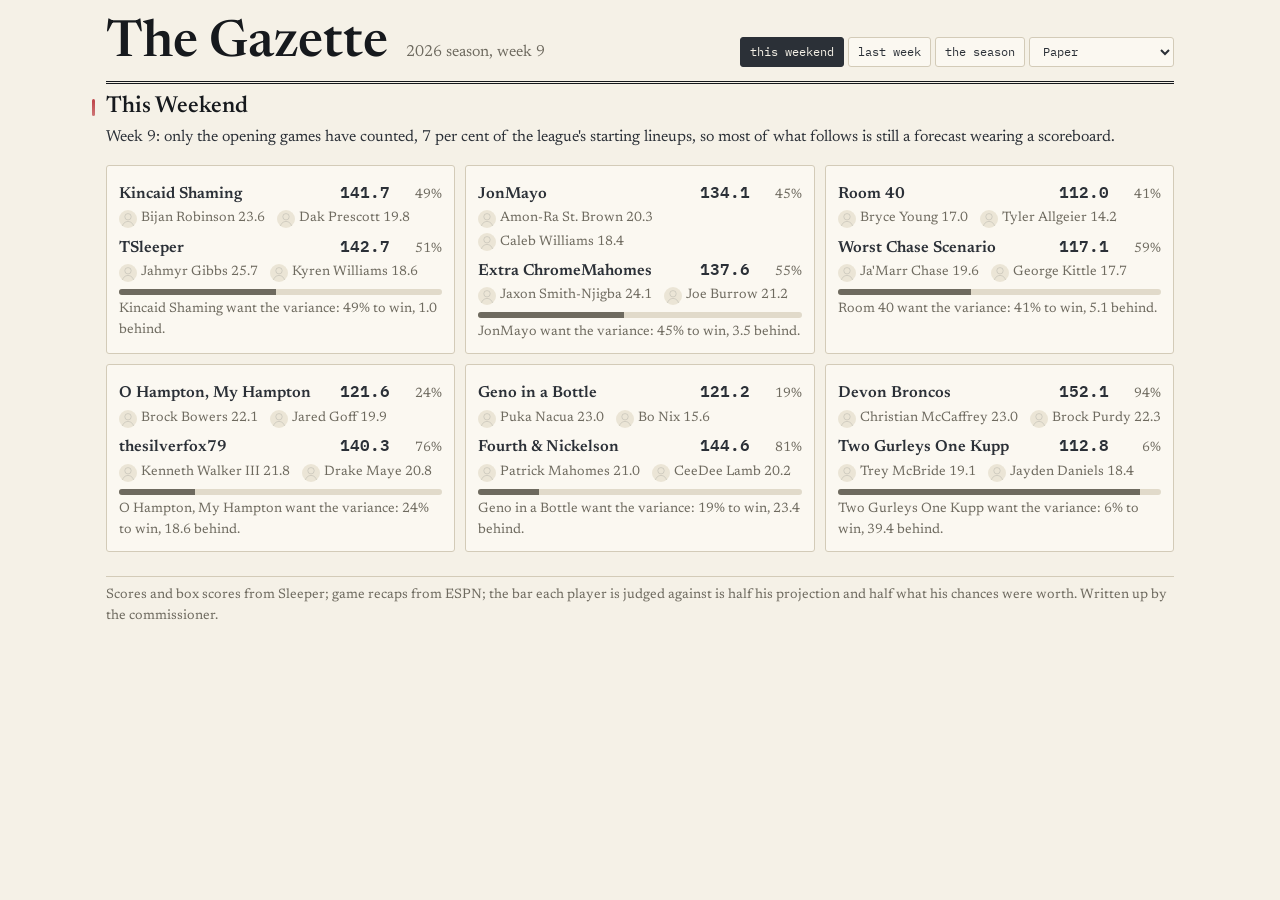
==== commit d4e2ae39: "The Gazette, week 8" ====
--- a/league/index.html
+++ b/league/index.html
@@ -8,8 +8,8 @@
 <script>
   try { var t = JSON.parse(localStorage.getItem("gz-theme") || "null"); if (t) document.documentElement.dataset.theme = t; } catch (e) {}
 </script>
-  <script type="module" crossorigin src="./assets/gazette-lkY1LBVP.js"></script>
-  <link rel="modulepreload" crossorigin href="./assets/GazettePreview-B6n0ecSF.js">
+  <script type="module" crossorigin src="./assets/gazette-D1UuR6ob.js"></script>
+  <link rel="modulepreload" crossorigin href="./assets/GazettePreview-Dg5WSGdQ.js">
   <link rel="stylesheet" crossorigin href="./assets/GazettePreview-LNYBgWHn.css">
   <link rel="stylesheet" crossorigin href="./assets/gazette-BjtuCBKw.css">
 </head>
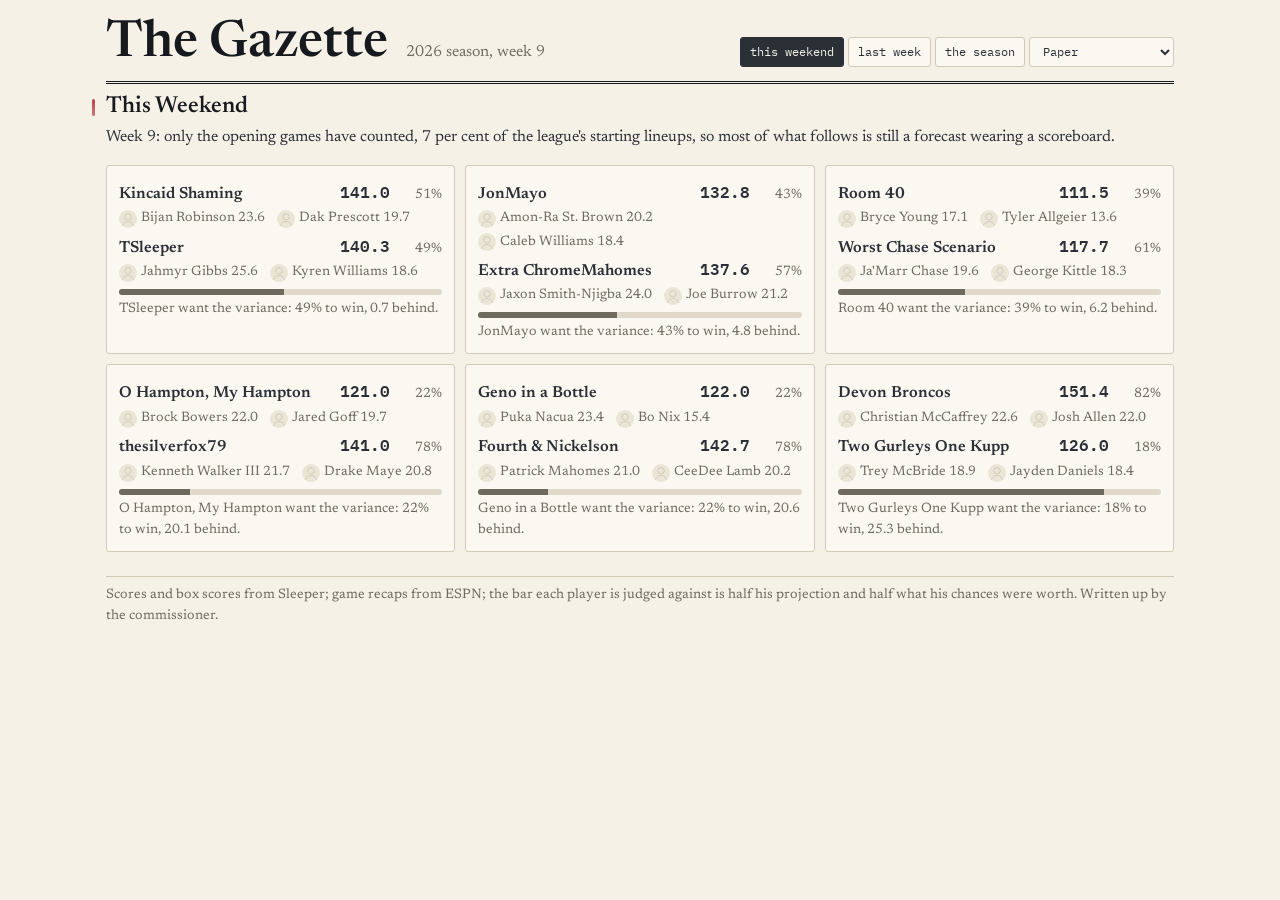
==== commit 63cf1c44: "The Gazette, week 8" ====
--- a/league/index.html
+++ b/league/index.html
@@ -8,8 +8,8 @@
 <script>
   try { var t = JSON.parse(localStorage.getItem("gz-theme") || "null"); if (t) document.documentElement.dataset.theme = t; } catch (e) {}
 </script>
-  <script type="module" crossorigin src="./assets/gazette-D1UuR6ob.js"></script>
-  <link rel="modulepreload" crossorigin href="./assets/GazettePreview-Dg5WSGdQ.js">
+  <script type="module" crossorigin src="./assets/gazette-C__T3Yho.js"></script>
+  <link rel="modulepreload" crossorigin href="./assets/GazettePreview-B0bZuJfA.js">
   <link rel="stylesheet" crossorigin href="./assets/GazettePreview-LNYBgWHn.css">
   <link rel="stylesheet" crossorigin href="./assets/gazette-BjtuCBKw.css">
 </head>
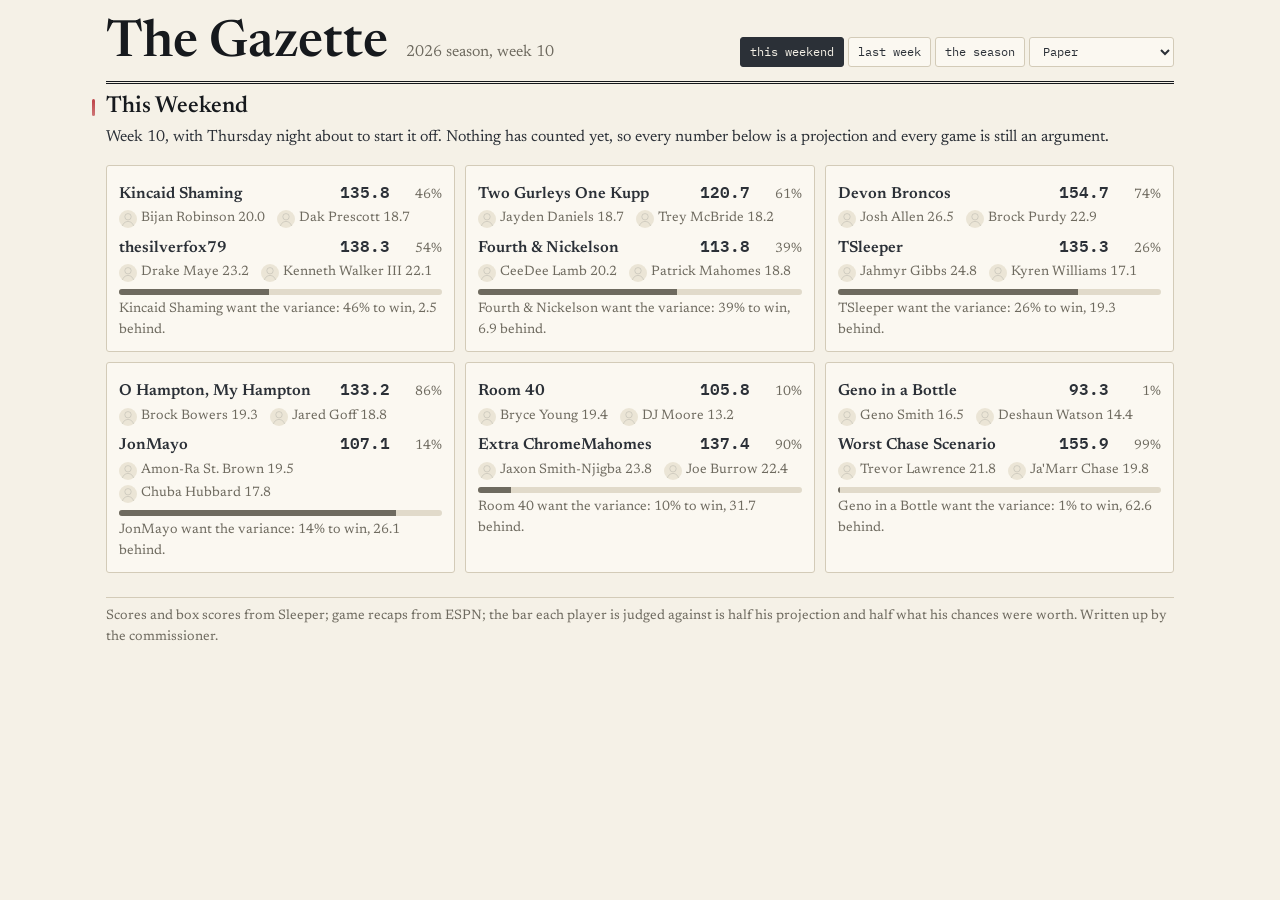
==== commit a664d8c6: "The Gazette, week 9" ====
--- a/league/index.html
+++ b/league/index.html
@@ -8,8 +8,8 @@
 <script>
   try { var t = JSON.parse(localStorage.getItem("gz-theme") || "null"); if (t) document.documentElement.dataset.theme = t; } catch (e) {}
 </script>
-  <script type="module" crossorigin src="./assets/gazette-C__T3Yho.js"></script>
-  <link rel="modulepreload" crossorigin href="./assets/GazettePreview-B0bZuJfA.js">
+  <script type="module" crossorigin src="./assets/gazette-INjtciEY.js"></script>
+  <link rel="modulepreload" crossorigin href="./assets/GazettePreview-CWltaL45.js">
   <link rel="stylesheet" crossorigin href="./assets/GazettePreview-LNYBgWHn.css">
   <link rel="stylesheet" crossorigin href="./assets/gazette-BjtuCBKw.css">
 </head>
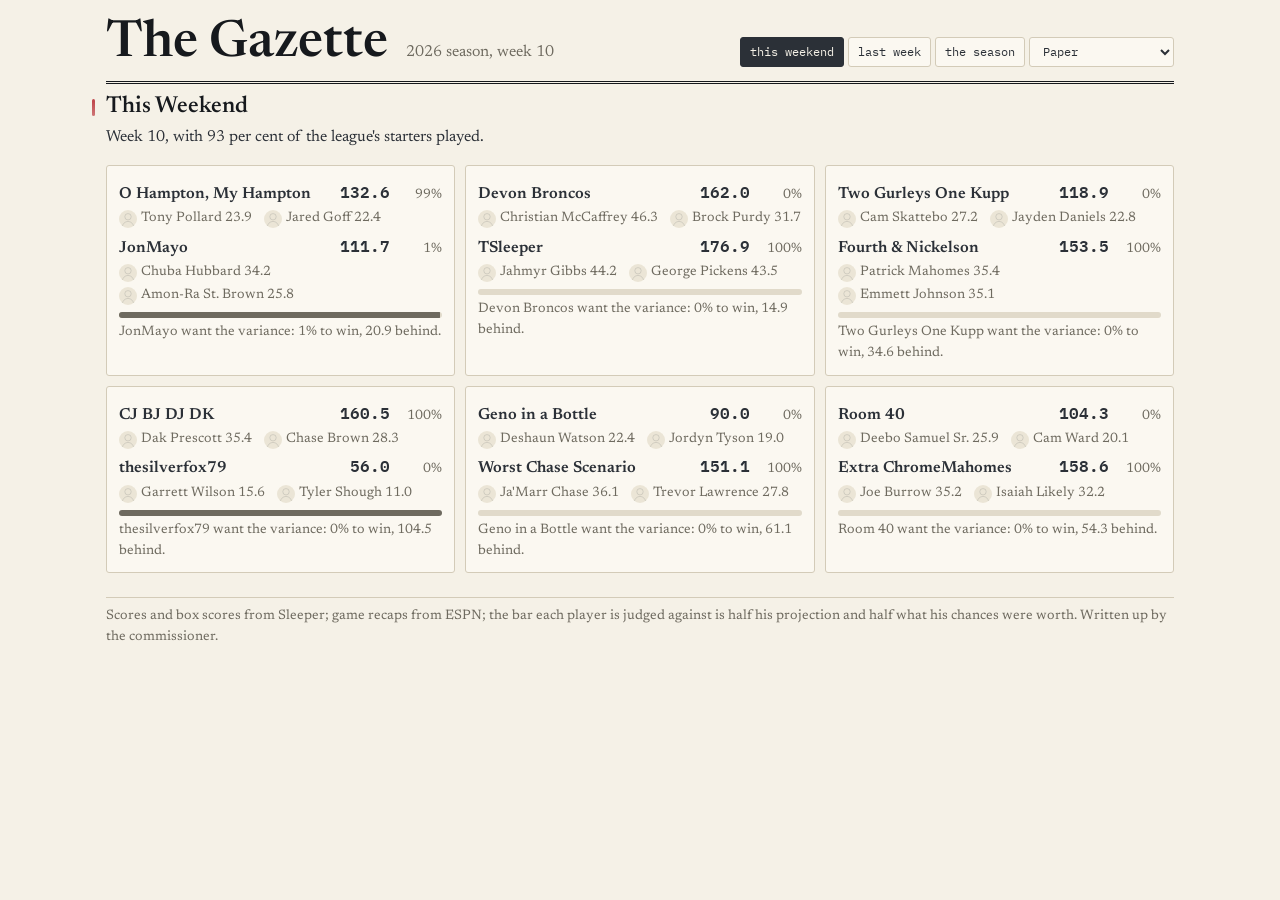
==== commit 668b8d7a: "The Gazette, week 9" ====
--- a/league/index.html
+++ b/league/index.html
@@ -8,9 +8,9 @@
 <script>
   try { var t = JSON.parse(localStorage.getItem("gz-theme") || "null"); if (t) document.documentElement.dataset.theme = t; } catch (e) {}
 </script>
-  <script type="module" crossorigin src="./assets/gazette-INjtciEY.js"></script>
-  <link rel="modulepreload" crossorigin href="./assets/GazettePreview-CWltaL45.js">
-  <link rel="stylesheet" crossorigin href="./assets/GazettePreview-LNYBgWHn.css">
+  <script type="module" crossorigin src="./assets/gazette-BXnjcZ-_.js"></script>
+  <link rel="modulepreload" crossorigin href="./assets/GazettePreview-DiUipDyh.js">
+  <link rel="stylesheet" crossorigin href="./assets/GazettePreview-CSeYh9N_.css">
   <link rel="stylesheet" crossorigin href="./assets/gazette-BjtuCBKw.css">
 </head>
 <body>
--- a/league/assets/GazettePreview-CSeYh9N_.css
+++ b/league/assets/GazettePreview-CSeYh9N_.css
@@ -0,0 +1 @@
+@font-face{font-family:Newsreader Variable;font-style:normal;font-display:swap;font-weight:200 800;src:url(./newsreader-vietnamese-opsz-normal-BjhtXyW2.woff2)format("woff2-variations");unicode-range:U+102-103,U+110-111,U+128-129,U+168-169,U+1A0-1A1,U+1AF-1B0,U+300-301,U+303-304,U+308-309,U+323,U+329,U+1EA0-1EF9,U+20AB}@font-face{font-family:Newsreader Variable;font-style:normal;font-display:swap;font-weight:200 800;src:url(./newsreader-latin-ext-opsz-normal-BQn1nviT.woff2)format("woff2-variations");unicode-range:U+100-2BA,U+2BD-2C5,U+2C7-2CC,U+2CE-2D7,U+2DD-2FF,U+304,U+308,U+329,U+1D00-1DBF,U+1E00-1E9F,U+1EF2-1EFF,U+2020,U+20A0-20AB,U+20AD-20C0,U+2113,U+2C60-2C7F,U+A720-A7FF}@font-face{font-family:Newsreader Variable;font-style:normal;font-display:swap;font-weight:200 800;src:url(./newsreader-latin-opsz-normal-s-izfB6B.woff2)format("woff2-variations");unicode-range:U+??,U+131,U+152-153,U+2BB-2BC,U+2C6,U+2DA,U+2DC,U+304,U+308,U+329,U+2000-206F,U+20AC,U+2122,U+2191,U+2193,U+2212,U+2215,U+FEFF,U+FFFD}@font-face{font-family:Newsreader Variable;font-style:italic;font-display:swap;font-weight:200 800;src:url(./newsreader-vietnamese-opsz-italic-DTr-ymY4.woff2)format("woff2-variations");unicode-range:U+102-103,U+110-111,U+128-129,U+168-169,U+1A0-1A1,U+1AF-1B0,U+300-301,U+303-304,U+308-309,U+323,U+329,U+1EA0-1EF9,U+20AB}@font-face{font-family:Newsreader Variable;font-style:italic;font-display:swap;font-weight:200 800;src:url(./newsreader-latin-ext-opsz-italic-CSPGnFdO.woff2)format("woff2-variations");unicode-range:U+100-2BA,U+2BD-2C5,U+2C7-2CC,U+2CE-2D7,U+2DD-2FF,U+304,U+308,U+329,U+1D00-1DBF,U+1E00-1E9F,U+1EF2-1EFF,U+2020,U+20A0-20AB,U+20AD-20C0,U+2113,U+2C60-2C7F,U+A720-A7FF}@font-face{font-family:Newsreader Variable;font-style:italic;font-display:swap;font-weight:200 800;src:url(./newsreader-latin-opsz-italic-kJKFiXvB.woff2)format("woff2-variations");unicode-range:U+??,U+131,U+152-153,U+2BB-2BC,U+2C6,U+2DA,U+2DC,U+304,U+308,U+329,U+2000-206F,U+20AC,U+2122,U+2191,U+2193,U+2212,U+2215,U+FEFF,U+FFFD}@font-face{font-family:IBM Plex Mono;font-style:normal;font-display:swap;font-weight:400;src:url(./ibm-plex-mono-cyrillic-ext-400-normal-xuaO2J-f.woff2)format("woff2"),url(./ibm-plex-mono-cyrillic-ext-400-normal-DMdlQ8Kv.woff)format("woff");unicode-range:U+460-52F,U+1C80-1C8A,U+20B4,U+2DE0-2DFF,U+A640-A69F,U+FE2E-FE2F}@font-face{font-family:IBM Plex Mono;font-style:normal;font-display:swap;font-weight:400;src:url(./ibm-plex-mono-cyrillic-400-normal-BSMlKf0J.woff2)format("woff2"),url(./ibm-plex-mono-cyrillic-400-normal-CEL4l2ZJ.woff)format("woff");unicode-range:U+301,U+400-45F,U+490-491,U+4B0-4B1,U+2116}@font-face{font-family:IBM Plex Mono;font-style:normal;font-display:swap;font-weight:400;src:url(./ibm-plex-mono-vietnamese-400-normal-BulugwFq.woff2)format("woff2"),url(./ibm-plex-mono-vietnamese-400-normal-DDuiU_S-.woff)format("woff");unicode-range:U+102-103,U+110-111,U+128-129,U+168-169,U+1A0-1A1,U+1AF-1B0,U+300-301,U+303-304,U+308-309,U+323,U+329,U+1EA0-1EF9,U+20AB}@font-face{font-family:IBM Plex Mono;font-style:normal;font-display:swap;font-weight:400;src:url(./ibm-plex-mono-latin-ext-400-normal-BmRBH3aV.woff2)format("woff2"),url(./ibm-plex-mono-latin-ext-400-normal-D3D2R8hC.woff)format("woff");unicode-range:U+100-2BA,U+2BD-2C5,U+2C7-2CC,U+2CE-2D7,U+2DD-2FF,U+304,U+308,U+329,U+1D00-1DBF,U+1E00-1E9F,U+1EF2-1EFF,U+2020,U+20A0-20AB,U+20AD-20C0,U+2113,U+2C60-2C7F,U+A720-A7FF}@font-face{font-family:IBM Plex Mono;font-style:normal;font-display:swap;font-weight:400;src:url(./ibm-plex-mono-latin-400-normal-DMJ8VG8y.woff2)format("woff2"),url(./ibm-plex-mono-latin-400-normal-CvHOgSBP.woff)format("woff");unicode-range:U+??,U+131,U+152-153,U+2BB-2BC,U+2C6,U+2DA,U+2DC,U+304,U+308,U+329,U+2000-206F,U+20AC,U+2122,U+2191,U+2193,U+2212,U+2215,U+FEFF,U+FFFD}@font-face{font-family:IBM Plex Mono;font-style:normal;font-display:swap;font-weight:600;src:url(./ibm-plex-mono-cyrillic-ext-600-normal-V-xxqcpd.woff2)format("woff2"),url(./ibm-plex-mono-cyrillic-ext-600-normal-9HEixskS.woff)format("woff");unicode-range:U+460-52F,U+1C80-1C8A,U+20B4,U+2DE0-2DFF,U+A640-A69F,U+FE2E-FE2F}@font-face{font-family:IBM Plex Mono;font-style:normal;font-display:swap;font-weight:600;src:url(./ibm-plex-mono-cyrillic-600-normal-CTOM6hUh.woff2)format("woff2"),url(./ibm-plex-mono-cyrillic-600-normal-fLZuRloM.woff)format("woff");unicode-range:U+301,U+400-45F,U+490-491,U+4B0-4B1,U+2116}@font-face{font-family:IBM Plex Mono;font-style:normal;font-display:swap;font-weight:600;src:url(./ibm-plex-mono-vietnamese-600-normal-D2EvbN8M.woff2)format("woff2"),url(./ibm-plex-mono-vietnamese-600-normal-iLQfcSjf.woff)format("woff");unicode-range:U+102-103,U+110-111,U+128-129,U+168-169,U+1A0-1A1,U+1AF-1B0,U+300-301,U+303-304,U+308-309,U+323,U+329,U+1EA0-1EF9,U+20AB}@font-face{font-family:IBM Plex Mono;font-style:normal;font-display:swap;font-weight:600;src:url(./ibm-plex-mono-latin-ext-600-normal-D38SheWl.woff2)format("woff2"),url(./ibm-plex-mono-latin-ext-600-normal-DmB0ttJJ.woff)format("woff");unicode-range:U+100-2BA,U+2BD-2C5,U+2C7-2CC,U+2CE-2D7,U+2DD-2FF,U+304,U+308,U+329,U+1D00-1DBF,U+1E00-1E9F,U+1EF2-1EFF,U+2020,U+20A0-20AB,U+20AD-20C0,U+2113,U+2C60-2C7F,U+A720-A7FF}@font-face{font-family:IBM Plex Mono;font-style:normal;font-display:swap;font-weight:600;src:url(./ibm-plex-mono-latin-600-normal-BgSNZQsw.woff2)format("woff2"),url(./ibm-plex-mono-latin-600-normal-DWFSQ4vo.woff)format("woff");unicode-range:U+??,U+131,U+152-153,U+2BB-2BC,U+2C6,U+2DA,U+2DC,U+304,U+308,U+329,U+2000-206F,U+20AC,U+2122,U+2191,U+2193,U+2212,U+2215,U+FEFF,U+FFFD}@font-face{font-family:Barlow;font-style:normal;font-display:swap;font-weight:400;src:url(./barlow-vietnamese-400-normal-Dpl4UHAZ.woff2)format("woff2"),url(./barlow-vietnamese-400-normal-BFeobeCK.woff)format("woff");unicode-range:U+102-103,U+110-111,U+128-129,U+168-169,U+1A0-1A1,U+1AF-1B0,U+300-301,U+303-304,U+308-309,U+323,U+329,U+1EA0-1EF9,U+20AB}@font-face{font-family:Barlow;font-style:normal;font-display:swap;font-weight:400;src:url(./barlow-latin-ext-400-normal-HxX4XjxC.woff2)format("woff2"),url(./barlow-latin-ext-400-normal-CvBsJvxq.woff)format("woff");unicode-range:U+100-2BA,U+2BD-2C5,U+2C7-2CC,U+2CE-2D7,U+2DD-2FF,U+304,U+308,U+329,U+1D00-1DBF,U+1E00-1E9F,U+1EF2-1EFF,U+2020,U+20A0-20AB,U+20AD-20C0,U+2113,U+2C60-2C7F,U+A720-A7FF}@font-face{font-family:Barlow;font-style:normal;font-display:swap;font-weight:400;src:url(./barlow-latin-400-normal-qiz4-Cze.woff2)format("woff2"),url(./barlow-latin-400-normal-fsAxiSwU.woff)format("woff");unicode-range:U+??,U+131,U+152-153,U+2BB-2BC,U+2C6,U+2DA,U+2DC,U+304,U+308,U+329,U+2000-206F,U+20AC,U+2122,U+2191,U+2193,U+2212,U+2215,U+FEFF,U+FFFD}@font-face{font-family:Barlow;font-style:normal;font-display:swap;font-weight:600;src:url(./barlow-vietnamese-600-normal-DcjprdFV.woff2)format("woff2"),url(./barlow-vietnamese-600-normal-CA_GiK2e.woff)format("woff");unicode-range:U+102-103,U+110-111,U+128-129,U+168-169,U+1A0-1A1,U+1AF-1B0,U+300-301,U+303-304,U+308-309,U+323,U+329,U+1EA0-1EF9,U+20AB}@font-face{font-family:Barlow;font-style:normal;font-display:swap;font-weight:600;src:url(./barlow-latin-ext-600-normal-B8NK_A3D.woff2)format("woff2"),url(./barlow-latin-ext-600-normal-DMVRjfRT.woff)format("woff");unicode-range:U+100-2BA,U+2BD-2C5,U+2C7-2CC,U+2CE-2D7,U+2DD-2FF,U+304,U+308,U+329,U+1D00-1DBF,U+1E00-1E9F,U+1EF2-1EFF,U+2020,U+20A0-20AB,U+20AD-20C0,U+2113,U+2C60-2C7F,U+A720-A7FF}@font-face{font-family:Barlow;font-style:normal;font-display:swap;font-weight:600;src:url(./barlow-latin-600-normal-DILqtrty.woff2)format("woff2"),url(./barlow-latin-600-normal-CNwfPWQD.woff)format("woff");unicode-range:U+??,U+131,U+152-153,U+2BB-2BC,U+2C6,U+2DA,U+2DC,U+304,U+308,U+329,U+2000-206F,U+20AC,U+2122,U+2191,U+2193,U+2212,U+2215,U+FEFF,U+FFFD}@font-face{font-family:Barlow Condensed;font-style:normal;font-display:swap;font-weight:600;src:url(./barlow-condensed-vietnamese-600-normal-A5AYRdjN.woff2)format("woff2"),url(./barlow-condensed-vietnamese-600-normal-CNlPk46_.woff)format("woff");unicode-range:U+102-103,U+110-111,U+128-129,U+168-169,U+1A0-1A1,U+1AF-1B0,U+300-301,U+303-304,U+308-309,U+323,U+329,U+1EA0-1EF9,U+20AB}@font-face{font-family:Barlow Condensed;font-style:normal;font-display:swap;font-weight:600;src:url(./barlow-condensed-latin-ext-600-normal-18ESti3H.woff2)format("woff2"),url(./barlow-condensed-latin-ext-600-normal-Clv9cIcR.woff)format("woff");unicode-range:U+100-2BA,U+2BD-2C5,U+2C7-2CC,U+2CE-2D7,U+2DD-2FF,U+304,U+308,U+329,U+1D00-1DBF,U+1E00-1E9F,U+1EF2-1EFF,U+2020,U+20A0-20AB,U+20AD-20C0,U+2113,U+2C60-2C7F,U+A720-A7FF}@font-face{font-family:Barlow Condensed;font-style:normal;font-display:swap;font-weight:600;src:url(./barlow-condensed-latin-600-normal-DepVgxBB.woff2)format("woff2"),url(./barlow-condensed-latin-600-normal-BFJEwTuo.woff)format("woff");unicode-range:U+??,U+131,U+152-153,U+2BB-2BC,U+2C6,U+2DA,U+2DC,U+304,U+308,U+329,U+2000-206F,U+20AC,U+2122,U+2191,U+2193,U+2212,U+2215,U+FEFF,U+FFFD}@font-face{font-family:Barlow Condensed;font-style:normal;font-display:swap;font-weight:700;src:url(./barlow-condensed-vietnamese-700-normal-DYeBwlKR.woff2)format("woff2"),url(./barlow-condensed-vietnamese-700-normal-DhIzd8Tb.woff)format("woff");unicode-range:U+102-103,U+110-111,U+128-129,U+168-169,U+1A0-1A1,U+1AF-1B0,U+300-301,U+303-304,U+308-309,U+323,U+329,U+1EA0-1EF9,U+20AB}@font-face{font-family:Barlow Condensed;font-style:normal;font-display:swap;font-weight:700;src:url(./barlow-condensed-latin-ext-700-normal-CwuXbfVR.woff2)format("woff2"),url(./barlow-condensed-latin-ext-700-normal-BIHFfxf0.woff)format("woff");unicode-range:U+100-2BA,U+2BD-2C5,U+2C7-2CC,U+2CE-2D7,U+2DD-2FF,U+304,U+308,U+329,U+1D00-1DBF,U+1E00-1E9F,U+1EF2-1EFF,U+2020,U+20A0-20AB,U+20AD-20C0,U+2113,U+2C60-2C7F,U+A720-A7FF}@font-face{font-family:Barlow Condensed;font-style:normal;font-display:swap;font-weight:700;src:url(./barlow-condensed-latin-700-normal-v1xN8_Wq.woff2)format("woff2"),url(./barlow-condensed-latin-700-normal-Dmwat-ge.woff)format("woff");unicode-range:U+??,U+131,U+152-153,U+2BB-2BC,U+2C6,U+2DA,U+2DC,U+304,U+308,U+329,U+2000-206F,U+20AC,U+2122,U+2191,U+2193,U+2212,U+2215,U+FEFF,U+FFFD}@font-face{font-family:Instrument Sans;font-style:normal;font-display:swap;font-weight:400;src:url(./instrument-sans-latin-ext-400-normal-Q_nF8v4l.woff2)format("woff2"),url(./instrument-sans-latin-ext-400-normal-r32jotim.woff)format("woff");unicode-range:U+100-2BA,U+2BD-2C5,U+2C7-2CC,U+2CE-2D7,U+2DD-2FF,U+304,U+308,U+329,U+1D00-1DBF,U+1E00-1E9F,U+1EF2-1EFF,U+2020,U+20A0-20AB,U+20AD-20C0,U+2113,U+2C60-2C7F,U+A720-A7FF}@font-face{font-family:Instrument Sans;font-style:normal;font-display:swap;font-weight:400;src:url(./instrument-sans-latin-400-normal-DRC__1Mx.woff2)format("woff2"),url(./instrument-sans-latin-400-normal-D1W7dsQl.woff)format("woff");unicode-range:U+??,U+131,U+152-153,U+2BB-2BC,U+2C6,U+2DA,U+2DC,U+304,U+308,U+329,U+2000-206F,U+20AC,U+2122,U+2191,U+2193,U+2212,U+2215,U+FEFF,U+FFFD}@font-face{font-family:Instrument Sans;font-style:normal;font-display:swap;font-weight:500;src:url(./instrument-sans-latin-ext-500-normal-CTEe1bJa.woff2)format("woff2"),url(./instrument-sans-latin-ext-500-normal-CAxz3nsc.woff)format("woff");unicode-range:U+100-2BA,U+2BD-2C5,U+2C7-2CC,U+2CE-2D7,U+2DD-2FF,U+304,U+308,U+329,U+1D00-1DBF,U+1E00-1E9F,U+1EF2-1EFF,U+2020,U+20A0-20AB,U+20AD-20C0,U+2113,U+2C60-2C7F,U+A720-A7FF}@font-face{font-family:Instrument Sans;font-style:normal;font-display:swap;font-weight:500;src:url(./instrument-sans-latin-500-normal-Dk9ku72i.woff2)format("woff2"),url(./instrument-sans-latin-500-normal-Z6ESRlEs.woff)format("woff");unicode-range:U+??,U+131,U+152-153,U+2BB-2BC,U+2C6,U+2DA,U+2DC,U+304,U+308,U+329,U+2000-206F,U+20AC,U+2122,U+2191,U+2193,U+2212,U+2215,U+FEFF,U+FFFD}@font-face{font-family:Anton;font-style:normal;font-display:swap;font-weight:400;src:url(./anton-vietnamese-400-normal-CkBxLiRJ.woff2)format("woff2"),url(./anton-vietnamese-400-normal-2FfR1wHA.woff)format("woff");unicode-range:U+102-103,U+110-111,U+128-129,U+168-169,U+1A0-1A1,U+1AF-1B0,U+300-301,U+303-304,U+308-309,U+323,U+329,U+1EA0-1EF9,U+20AB}@font-face{font-family:Anton;font-style:normal;font-display:swap;font-weight:400;src:url(./anton-latin-ext-400-normal-SyiqE2Jt.woff2)format("woff2"),url(./anton-latin-ext-400-normal-BMODBQc6.woff)format("woff");unicode-range:U+100-2BA,U+2BD-2C5,U+2C7-2CC,U+2CE-2D7,U+2DD-2FF,U+304,U+308,U+329,U+1D00-1DBF,U+1E00-1E9F,U+1EF2-1EFF,U+2020,U+20A0-20AB,U+20AD-20C0,U+2113,U+2C60-2C7F,U+A720-A7FF}@font-face{font-family:Anton;font-style:normal;font-display:swap;font-weight:400;src:url(./anton-latin-400-normal-Byf51wtH.woff2)format("woff2"),url(./anton-latin-400-normal-AUNGEG_V.woff)format("woff");unicode-range:U+??,U+131,U+152-153,U+2BB-2BC,U+2C6,U+2DA,U+2DC,U+304,U+308,U+329,U+2000-206F,U+20AC,U+2122,U+2191,U+2193,U+2212,U+2215,U+FEFF,U+FFFD}@font-face{font-family:Instrument Sans;font-style:normal;font-display:swap;font-weight:600;src:url(./instrument-sans-latin-ext-600-normal-BsaQcF38.woff2)format("woff2"),url(./instrument-sans-latin-ext-600-normal-DMks36a2.woff)format("woff");unicode-range:U+100-2BA,U+2BD-2C5,U+2C7-2CC,U+2CE-2D7,U+2DD-2FF,U+304,U+308,U+329,U+1D00-1DBF,U+1E00-1E9F,U+1EF2-1EFF,U+2020,U+20A0-20AB,U+20AD-20C0,U+2113,U+2C60-2C7F,U+A720-A7FF}@font-face{font-family:Instrument Sans;font-style:normal;font-display:swap;font-weight:600;src:url(./instrument-sans-latin-600-normal-B7fBEWYG.woff2)format("woff2"),url(./instrument-sans-latin-600-normal-B9e8oLYv.woff)format("woff");unicode-range:U+??,U+131,U+152-153,U+2BB-2BC,U+2C6,U+2DA,U+2DC,U+304,U+308,U+329,U+2000-206F,U+20AC,U+2122,U+2191,U+2193,U+2212,U+2215,U+FEFF,U+FFFD}@font-face{font-family:JetBrains Mono;font-style:normal;font-display:swap;font-weight:400;src:url(./jetbrains-mono-cyrillic-ext-400-normal-C_uLvvQ5.woff2)format("woff2"),url(./jetbrains-mono-cyrillic-ext-400-normal-Bh0R7Dhr.woff)format("woff");unicode-range:U+460-52F,U+1C80-1C8A,U+20B4,U+2DE0-2DFF,U+A640-A69F,U+FE2E-FE2F}@font-face{font-family:JetBrains Mono;font-style:normal;font-display:swap;font-weight:400;src:url(./jetbrains-mono-cyrillic-400-normal-BEIGL1Tu.woff2)format("woff2"),url(./jetbrains-mono-cyrillic-400-normal-ugxPyKxw.woff)format("woff");unicode-range:U+301,U+400-45F,U+490-491,U+4B0-4B1,U+2116}@font-face{font-family:JetBrains Mono;font-style:normal;font-display:swap;font-weight:400;src:url(./jetbrains-mono-greek-400-normal-C190GLew.woff2)format("woff2"),url(./jetbrains-mono-greek-400-normal-B9oWc5Lo.woff)format("woff");unicode-range:U+370-377,U+37A-37F,U+384-38A,U+38C,U+38E-3A1,U+3A3-3FF}@font-face{font-family:JetBrains Mono;font-style:normal;font-display:swap;font-weight:400;src:url(./jetbrains-mono-vietnamese-400-normal-ByoDsISC.woff2)format("woff2"),url(./jetbrains-mono-vietnamese-400-normal-CqNFfHCs.woff)format("woff");unicode-range:U+102-103,U+110-111,U+128-129,U+168-169,U+1A0-1A1,U+1AF-1B0,U+300-301,U+303-304,U+308-309,U+323,U+329,U+1EA0-1EF9,U+20AB}@font-face{font-family:JetBrains Mono;font-style:normal;font-display:swap;font-weight:400;src:url(./jetbrains-mono-latin-ext-400-normal-Bc8Ftmh3.woff2)format("woff2"),url(./jetbrains-mono-latin-ext-400-normal-fXTG6kC5.woff)format("woff");unicode-range:U+100-2BA,U+2BD-2C5,U+2C7-2CC,U+2CE-2D7,U+2DD-2FF,U+304,U+308,U+329,U+1D00-1DBF,U+1E00-1E9F,U+1EF2-1EFF,U+2020,U+20A0-20AB,U+20AD-20C0,U+2113,U+2C60-2C7F,U+A720-A7FF}@font-face{font-family:JetBrains Mono;font-style:normal;font-display:swap;font-weight:400;src:url(./jetbrains-mono-latin-400-normal-V6pRDFza.woff2)format("woff2"),url(./jetbrains-mono-latin-400-normal-6-qcROiO.woff)format("woff");unicode-range:U+??,U+131,U+152-153,U+2BB-2BC,U+2C6,U+2DA,U+2DC,U+304,U+308,U+329,U+2000-206F,U+20AC,U+2122,U+2191,U+2193,U+2212,U+2215,U+FEFF,U+FFFD}@font-face{font-family:JetBrains Mono;font-style:normal;font-display:swap;font-weight:600;src:url(./jetbrains-mono-cyrillic-ext-600-normal-Dj6eZy5f.woff2)format("woff2"),url(./jetbrains-mono-cyrillic-ext-600-normal-DVvC-yKp.woff)format("woff");unicode-range:U+460-52F,U+1C80-1C8A,U+20B4,U+2DE0-2DFF,U+A640-A69F,U+FE2E-FE2F}@font-face{font-family:JetBrains Mono;font-style:normal;font-display:swap;font-weight:600;src:url(./jetbrains-mono-cyrillic-600-normal-EVf6-Yzo.woff2)format("woff2"),url(./jetbrains-mono-cyrillic-600-normal-8K4wrrwR.woff)format("woff");unicode-range:U+301,U+400-45F,U+490-491,U+4B0-4B1,U+2116}@font-face{font-family:JetBrains Mono;font-style:normal;font-display:swap;font-weight:600;src:url(./jetbrains-mono-greek-600-normal-H7WoG9Et.woff2)format("woff2"),url(./jetbrains-mono-greek-600-normal-mc2nkWzM.woff)format("woff");unicode-range:U+370-377,U+37A-37F,U+384-38A,U+38C,U+38E-3A1,U+3A3-3FF}@font-face{font-family:JetBrains Mono;font-style:normal;font-display:swap;font-weight:600;src:url(./jetbrains-mono-vietnamese-600-normal-Dtizs43-.woff2)format("woff2"),url(./jetbrains-mono-vietnamese-600-normal-OWROknRo.woff)format("woff");unicode-range:U+102-103,U+110-111,U+128-129,U+168-169,U+1A0-1A1,U+1AF-1B0,U+300-301,U+303-304,U+308-309,U+323,U+329,U+1EA0-1EF9,U+20AB}@font-face{font-family:JetBrains Mono;font-style:normal;font-display:swap;font-weight:600;src:url(./jetbrains-mono-latin-ext-600-normal-BfB_LPfz.woff2)format("woff2"),url(./jetbrains-mono-latin-ext-600-normal-DObL3zCW.woff)format("woff");unicode-range:U+100-2BA,U+2BD-2C5,U+2C7-2CC,U+2CE-2D7,U+2DD-2FF,U+304,U+308,U+329,U+1D00-1DBF,U+1E00-1E9F,U+1EF2-1EFF,U+2020,U+20A0-20AB,U+20AD-20C0,U+2113,U+2C60-2C7F,U+A720-A7FF}@font-face{font-family:JetBrains Mono;font-style:normal;font-display:swap;font-weight:600;src:url(./jetbrains-mono-latin-600-normal-C8RAYTDA.woff2)format("woff2"),url(./jetbrains-mono-latin-600-normal-BfsvjouI.woff)format("woff");unicode-range:U+??,U+131,U+152-153,U+2BB-2BC,U+2C6,U+2DA,U+2DC,U+304,U+308,U+329,U+2000-206F,U+20AC,U+2122,U+2191,U+2193,U+2212,U+2215,U+FEFF,U+FFFD}:root,:root[data-theme=paper]{--bg:#f5f1e7;--bg-deep:#ebe5d6;--card:#fbf8f1;--ink:#2b3037;--ink-deep:#16191d;--ink-soft:#6e6a5f;--rule:#d3cbb8;--rule-soft:#e1daca;--accent:#b4232b;--mine:#c2571c;--good:#3f6b4a;--amber:#9a6b1e;--blue:#3e6fa8;--age0:#1f3a2e;--age1:#3f6b4a;--age2:#7c9a6a;--age3:#b9ae7e;--age4:#d6c9a4;--s1:#b4232b;--s2:#3e6fa8;--s3:#3f6b4a;--body:"Newsreader Variable", Georgia, serif;--display:"Newsreader Variable", Georgia, serif;--display-weight:560;--data:"IBM Plex Mono", ui-monospace, Consolas, monospace;--radius:3px;--lightningcss-light:initial;--lightningcss-dark: ;color-scheme:light}:root[data-theme=midnight]{--bg:#0d1626;--bg-deep:#132038;--card:#111c30;--ink:#e9e4d8;--ink-deep:#fffaf0;--ink-soft:#97a0b3;--rule:#2a3a57;--rule-soft:#1c2a44;--accent:#e0712c;--mine:#f2c14e;--good:#7cc39a;--amber:#e8b65a;--blue:#7fa6de;--age0:#f2e9d6;--age1:#d9c39a;--age2:#b79563;--age3:#8b6c48;--age4:#5f4c3a;--s1:#e0712c;--s2:#7fa6de;--s3:#7cc39a;--body:"Newsreader Variable", Georgia, serif;--display:"Newsreader Variable", Georgia, serif;--display-weight:520;--data:"IBM Plex Mono", ui-monospace, Consolas, monospace;--radius:3px;--lightningcss-light: ;--lightningcss-dark:initial;color-scheme:dark}:root[data-theme=desk]{--bg:#f0f0f0;--bg-deep:#e4e4e4;--card:#fff;--ink:#222;--ink-deep:#000;--ink-soft:#6b6b6b;--rule:#cdcdcd;--rule-soft:#dedede;--accent:#fc4f30;--mine:#e5ae38;--good:#6d904f;--amber:#c98e0b;--blue:#30a2da;--age0:#0f5e86;--age1:#30a2da;--age2:#7cc3e6;--age3:#b5dcef;--age4:#dceef7;--s1:#fc4f30;--s2:#30a2da;--s3:#6d904f;--body:"Barlow", "Helvetica Neue", Arial, sans-serif;--display:"Barlow Condensed", "Arial Narrow", sans-serif;--display-weight:700;--data:"IBM Plex Mono", ui-monospace, Consolas, monospace;--radius:0;--lightningcss-light:initial;--lightningcss-dark: ;color-scheme:light}:root[data-theme=desk-night]{--bg:#1b1d21;--bg-deep:#24272c;--card:#202328;--ink:#e6e6e6;--ink-deep:#fff;--ink-soft:#9a9ea6;--rule:#383c43;--rule-soft:#2b2e33;--accent:#ff6a3d;--mine:#f0be4a;--good:#8dba6a;--amber:#f0be4a;--blue:#4fb3e8;--age0:#cfeaf8;--age1:#8ccdf0;--age2:#4fb3e8;--age3:#2b7ba6;--age4:#1d4e6a;--s1:#ff6a3d;--s2:#4fb3e8;--s3:#8dba6a;--body:"Barlow", "Helvetica Neue", Arial, sans-serif;--display:"Barlow Condensed", "Arial Narrow", sans-serif;--display-weight:700;--data:"IBM Plex Mono", ui-monospace, Consolas, monospace;--radius:0;--lightningcss-light: ;--lightningcss-dark:initial;color-scheme:dark}:root[data-theme=ember]{--bg:#1f0e06;--bg-deep:#2a140a;--card:#46200c8c;--ink:#f1e5d6;--ink-deep:#fff8ec;--ink-soft:#c7a688;--rule:#ffb07033;--rule-soft:#ffb0701a;--accent:#ff8a3d;--mine:#fac775;--good:#8fae5a;--bad:#e8693a;--amber:#f5b95e;--blue:#8eb8ea;--age0:#ffe7bf;--age1:#fac775;--age2:#e79a4a;--age3:#b9622a;--age4:#6e3517;--s1:#ff8a3d;--s2:#8eb8ea;--s3:#8fae5a;--body:"Instrument Sans", "Helvetica Neue", Arial, sans-serif;--display:"Newsreader Variable", Georgia, serif;--display-weight:560;--data:"JetBrains Mono", ui-monospace, Consolas, monospace;--radius:6px;--bar:linear-gradient(90deg, #c24e16, #fac775);--gold:#fac775;--lightningcss-light: ;--lightningcss-dark:initial;color-scheme:dark}:root{--bar:var(--ink-soft);--gold:var(--accent);--pop:var(--card)}:root[data-theme=ember]{--pop:#2e150a}:root[data-theme=midnight]{--pop:#15223a}*{box-sizing:border-box}html,body{background:var(--bg);color:var(--ink);margin:0}body{font-family:var(--body);-webkit-text-size-adjust:100%;font-size:16px;line-height:1.55}a{color:inherit;border-bottom:1px solid var(--rule);text-decoration:none}a:hover{border-bottom-color:var(--ink)}:focus-visible{outline:2px solid var(--accent);outline-offset:2px}h1,h2,h3{font-family:var(--display);font-weight:var(--display-weight);color:var(--ink-deep);margin:0;line-height:1.15}h2{margin:2.2rem 0 .4rem;font-size:1.45rem}h3{margin:1.4rem 0 .4rem;font-size:1.1rem}.data{font-family:var(--data);font-variant-numeric:tabular-nums}.num{font-variant-numeric:tabular-nums}.soft{color:var(--ink-soft)}.good{color:var(--good)}.great{text-shadow:0 0 10px color-mix(in srgb, var(--good) 45%, transparent);font-weight:700}.bad{color:var(--bad,var(--accent))}.warn{color:var(--amber)}.note{color:var(--ink);margin:.3rem 0 .9rem}p.note[data-clamp]{cursor:pointer;border-radius:var(--radius);padding-left:22px;position:relative}p.note[data-clamp]:before{content:"";border-right:2px solid var(--ink-soft);border-bottom:2px solid var(--ink-soft);width:6px;height:6px;transition:transform .12s;position:absolute;top:.55em;left:3px;transform:rotate(-45deg)}p.note[data-clamp=open]:before{top:.45em;transform:rotate(45deg)}p.note[data-clamp=closed]{-webkit-line-clamp:1;line-clamp:1;color:var(--ink-soft);-webkit-box-orient:vertical;display:-webkit-box;overflow:hidden}p.note[data-clamp=closed]:hover{color:var(--ink)}p.note[data-clamp=closed] b{font-weight:500}p.note[data-clamp=open]{cursor:auto}p.note[data-clamp=open]:after{content:"";cursor:pointer;width:22px;height:26px;position:absolute;top:0;left:0}.note b{font-weight:600}.small{font-size:.85rem}button,select,input,a.btn{font-family:var(--data);color:var(--ink);background:var(--card);border:1px solid var(--rule);border-radius:var(--radius);min-height:30px;padding:5px 9px;font-size:12px}a.btn{box-sizing:border-box;align-items:center;text-decoration:none;display:inline-flex}button{cursor:pointer}button:hover{border-color:var(--ink-soft)}button.on{background:var(--ink);color:var(--bg);border-color:var(--ink)}button:disabled{opacity:.45;cursor:default}.seg{flex-wrap:wrap;align-items:center;gap:4px;display:flex}.seg .lab{font-family:var(--data);color:var(--ink-soft);margin:0 4px 0 10px;font-size:11px}.seg .lab:first-child{margin-left:0}.wrap{-webkit-overflow-scrolling:touch;max-width:100%;overflow-x:auto}table{border-collapse:collapse;font-variant-numeric:tabular-nums;width:100%;font-size:14px}th{font-family:var(--data);color:var(--ink-soft);text-align:right;border-bottom:1px solid var(--rule);white-space:normal;overflow-wrap:normal;vertical-align:bottom;padding:6px;font-size:11px;font-weight:600}td{border-bottom:1px solid var(--rule-soft);text-align:right;white-space:nowrap;padding:6px}td .cut,td.cut{text-overflow:ellipsis;vertical-align:bottom;white-space:nowrap;max-width:9em;display:inline-block;overflow:hidden}td.prose,td.two{white-space:normal}td .nw{white-space:nowrap}th.l,td.l{text-align:left}tr.mine td{background:color-mix(in srgb, var(--mine) 12%, transparent)}th.sortable{cursor:pointer;-webkit-user-select:none;user-select:none}th.sorted{color:var(--ink-deep)}td.num{font-variant-numeric:tabular-nums}.pos{font-family:var(--data);border-radius:var(--radius);border:1px solid;padding:1px 5px;font-size:10.5px;font-weight:600}.pos.QB{color:var(--s1)}.pos.RB{color:var(--good)}.pos.WR{color:var(--blue)}.pos.TE{color:var(--amber)}.chip{font-family:var(--data);border:1px solid var(--rule);border-radius:var(--radius);white-space:nowrap;padding:2px 7px;font-size:11px}.chip.mine{border-color:var(--mine);color:var(--mine)}.chip.bad{border-color:var(--bad,var(--accent));color:var(--bad,var(--accent))}[data-worth]{-webkit-text-decoration:underline dotted color-mix(in srgb, var(--ink) 45%, transparent);text-decoration:underline dotted color-mix(in srgb, var(--ink) 45%, transparent);text-underline-offset:3px;cursor:help}h2[id],h3[id]{scroll-margin-top:150px}@media (prefers-reduced-motion:reduce){*{transition:none!important;animation:none!important}}:root[data-theme=ember] body{background-image:radial-gradient(1100px 520px at 12% -8%,#ec6e1e33,#0000 62%),radial-gradient(900px 600px at 100% 10%,#aa3e0c52,#0000 68%);background-attachment:fixed}:root[data-theme=ember] h1{background:linear-gradient(#fffaf0 30%,#f0d9b5);color:#0000;letter-spacing:-.02em;-webkit-background-clip:text;background-clip:text}:root[data-theme=ember] button,:root[data-theme=ember] select,:root[data-theme=ember] input,:root[data-theme=ember] a.btn{color:#fad49a;letter-spacing:.04em;background:#fac7750d;border:1px solid #fac77552;transition:box-shadow .15s,background .15s,border-color .15s}:root[data-theme=ember] input,:root[data-theme=ember] textarea{color:var(--ink);background:#1208038c}:root[data-theme=ember] button:hover,:root[data-theme=ember] a.btn:hover{border-color:#fac775;box-shadow:0 0 18px #fac77533}:root[data-theme=ember] button.on{color:#ffe6b8;background:#fac77529;border-color:#fac775;box-shadow:inset 0 0 0 1px #fac77559,0 0 14px #fac77526}:root[data-theme=ember] select option{color:var(--ink);background:#2a140a}:root[data-theme=ember] .chip.good,:root[data-theme=ember] .chip.buy{color:#f7fbea;background:#5a7330;border-color:#8fae5a}:root[data-theme=ember] .chip.bad{background:#e8693a1f}:root[data-theme=ember] .card,:root[data-theme=ember] .alerts,:root[data-theme=ember] .form{background:linear-gradient(170deg,#5428109e,#1a0b04b8 78%);box-shadow:inset 0 1px #ffdca014,0 20px 50px #00000040}:root[data-theme=ember] .charttip{background:linear-gradient(170deg,#3a1a0b,#1e0d05 85%);box-shadow:inset 0 1px #ffdca014,0 14px 40px #0000008c}:root[data-theme=ember] tr.mine td{background:#fac77512}:root[data-theme=ember] .pos{border-radius:3px}h1,h2,h3,nav .tab,nav .gh{text-transform:capitalize}#app{z-index:0;isolation:isolate;position:relative}.backdrop{z-index:-1;pointer-events:none;position:fixed;inset:0;overflow:hidden}.backdrop:before{content:"";background:var(--tex-tint,var(--ink));-webkit-mask-composite:source-in;opacity:var(--tex-op,.06);position:absolute;inset:0;-webkit-mask-image:url(../bg/field.svg),linear-gradient(90deg,#0000 5%,#000 55%);mask-image:url(../bg/field.svg),linear-gradient(90deg,#0000 5%,#000 55%);-webkit-mask-position:bottom;mask-position:bottom;-webkit-mask-size:cover,100% 100%;mask-size:cover,100% 100%;-webkit-mask-composite:source-in;mask-composite:intersect}.backdrop:after{content:"";opacity:var(--grain-op,.05);mix-blend-mode:overlay;background-image:url(../bg/grain.svg);position:absolute;inset:0}:root[data-theme=ember]{--tex-tint:#ffc88a;--tex-op:.13;--grain-op:.07}:root[data-theme=midnight]{--tex-tint:#9ec3ff;--tex-op:.09;--grain-op:.06}:root[data-theme=desk-night]{--tex-tint:#c9d1dc;--tex-op:.06;--grain-op:.05}:root[data-theme=paper],:root:not([data-theme]){--tex-tint:#6b5a3a;--tex-op:.07;--grain-op:.1}:root[data-theme=desk]{--tex-tint:#3a4250;--tex-op:.05;--grain-op:.06}:root[data-theme=vice]{--bg:#12081f;--bg-deep:#1c0d31;--card:#2e124e94;--pop:#241040;--ink:#f6eeff;--ink-deep:#fff;--ink-soft:#c6a8e8;--rule:#ff5caa3d;--rule-soft:#ff5caa1f;--accent:#ff3d9a;--mine:#ffb347;--good:#2ee6c8;--amber:#ffb347;--blue:#6fd6ff;--age0:#ffe27a;--age1:#ffb347;--age2:#ff7a45;--age3:#ff3d9a;--age4:#8a2be2;--s1:#ff3d9a;--s2:#6fd6ff;--s3:#2ee6c8;--body:"Instrument Sans", "Helvetica Neue", Arial, sans-serif;--display:"Anton", "Impact", "Arial Narrow", sans-serif;--display-weight:400;--data:"JetBrains Mono", ui-monospace, Consolas, monospace;--radius:10px;--bar:linear-gradient(90deg, #ff3d9a, #ffb347);--gold:#ffb347;--star:#ffd34d;--tex-tint:#ff8ac8;--tex-op:0;--grain-op:.08;--lightningcss-light: ;--lightningcss-dark:initial;color-scheme:dark}:root[data-theme=vice] body{background-color:var(--bg);background-image:radial-gradient(1200px 520px at 75% -5%,#ff3d9a47,#0000 65%),radial-gradient(900px 500px at 10% 0,#ff8c3c2e,#0000 60%),linear-gradient(#2a0e3f 0%,#12081f 55%);background-attachment:fixed}:root[data-theme=vice] .backdrop{opacity:.26;background:url(../bg/vice.svg) 100% 100%/min(1500px,120vw) no-repeat;-webkit-mask-image:linear-gradient(90deg,#0000 15%,#000 70%);mask-image:linear-gradient(90deg,#0000 15%,#000 70%)}:root[data-theme=vice] h1,:root[data-theme=vice] h2,:root[data-theme=vice] h3{text-transform:uppercase;letter-spacing:.03em}:root[data-theme=vice] h1{background:linear-gradient(#ffe27a 0%,#ff7a45 45%,#ff3d9a 100%);color:#0000;filter:drop-shadow(0 2px #12081f)drop-shadow(0 0 18px #ff3d9a59);-webkit-background-clip:text;background-clip:text;font-size:2.6rem}:root[data-theme=vice] h2{color:#ffd0e8;text-shadow:0 0 14px #ff3d9a59}:root[data-theme=vice] .card,:root[data-theme=vice] .alerts,:root[data-theme=vice] .form{background:linear-gradient(170deg,#46186e9e,#160828c7 80%);box-shadow:inset 0 1px #ffb4e61a,0 20px 50px #00000059}:root[data-theme=vice] .charttip{background:linear-gradient(170deg,#34144f,#170a2a 85%)}:root[data-theme=vice] button,:root[data-theme=vice] select,:root[data-theme=vice] input,:root[data-theme=vice] a.btn{color:#ffd0e8;letter-spacing:.04em;background:#ff3d9a12;border:1px solid #ff3d9a73}:root[data-theme=vice] button:hover,:root[data-theme=vice] a.btn:hover{border-color:#ff3d9a;box-shadow:0 0 18px #ff3d9a73,inset 0 0 10px #ff3d9a26}:root[data-theme=vice] button.on{color:#fff;background:linear-gradient(90deg,#ff3d9a59,#ffb3474d);border-color:#ffb347}:root[data-theme=vice] select option{color:var(--ink);background:#1c0d31}:root[data-theme=vice] tr.mine td{background:#ffb34714}:root[data-theme=vice] .chip.good,:root[data-theme=vice] .chip.buy{color:#e9fffb;background:#0e8f7c;border-color:#2ee6c8}:root[data-theme=vice] th{color:#ff8ac8}table:not([data-nosort]) thead th:not(.sortable){cursor:pointer;-webkit-user-select:none;user-select:none}thead th[data-dir=desc]:after{content:" ↓";color:var(--gold)}thead th[data-dir=asc]:after{content:" ↑";color:var(--gold)}td,.num{font-variant-numeric:tabular-nums}tbody tr{transition:background-color .12s}tbody tr:hover td{background-color:color-mix(in srgb, var(--gold) 6%, transparent)}:focus-visible{outline:2px solid color-mix(in srgb, var(--gold) 80%, transparent);outline-offset:2px;border-radius:3px}*{scrollbar-width:thin;scrollbar-color:color-mix(in srgb, var(--ink-soft) 45%, transparent) transparent}::-webkit-scrollbar{width:10px;height:10px}::-webkit-scrollbar-thumb{background:color-mix(in srgb, var(--ink-soft) 40%, transparent);background-clip:padding-box;border:2px solid #0000;border-radius:6px}::-webkit-scrollbar-track{background:0 0}main>section,main>*{animation:.22s ease-out tabIn}@keyframes tabIn{0%{opacity:0;transform:translateY(4px)}to{opacity:1;transform:none}}.card{transition:transform .15s,box-shadow .15s,border-color .15s}.card:hover{transform:translateY(-1px)}h2{position:relative}h2:before{content:"";background:linear-gradient(var(--gold), color-mix(in srgb, var(--accent) 70%, transparent));opacity:.85;border-radius:2px;width:3px;position:absolute;top:.2em;bottom:.2em;left:-14px}@media (width<=700px){h2:before{display:none}}::selection{background:color-mix(in srgb, var(--gold) 35%, transparent)}:root[data-theme] .menus .mbtn,:root:not([data-theme]) .menus .mbtn{box-shadow:none;color:var(--ink);letter-spacing:.02em;background:0 0;border-color:#0000}:root[data-theme] .menus .mbtn:hover,:root[data-theme] .menus .mbtn.open{border-color:var(--rule);background:color-mix(in srgb, var(--gold) 6%, transparent)}:root[data-theme] .menus .mbtn.on{color:var(--ink-deep);box-shadow:inset 0 -2px 0 var(--accent)}:root[data-theme] .gear .mbtn{background:0 0}.face.svelte-kkl1qu{object-fit:cover;object-position:top;background:var(--bg-deep);border-radius:var(--radius);color:var(--ink);display:block}.gz.svelte-1ck6mre h2:where(.svelte-1ck6mre){margin:1.2rem 0 .4rem}.lead.svelte-1ck6mre{border-top:2px solid var(--ink-deep);border-bottom:1px solid var(--rule);margin-bottom:12px;padding:6px 0 10px}.lead.svelte-1ck6mre h2:where(.svelte-1ck6mre){font-family:var(--display);font-weight:var(--display-weight);margin-top:.3rem;font-size:1.6rem}.card.svelte-1ck6mre{border:1px solid var(--rule);border-radius:var(--radius);background:var(--card);margin:8px 0}.top.svelte-1ck6mre{all:unset;box-sizing:border-box;cursor:pointer;grid-template-columns:minmax(0,1fr) auto;gap:2px 12px;width:100%;padding:9px 12px;display:grid}.top.svelte-1ck6mre:focus-visible{outline:2px solid var(--accent)}.teams.svelte-1ck6mre{flex-wrap:wrap;gap:4px 18px;font-size:1.05rem;display:flex}.teams.svelte-1ck6mre .won:where(.svelte-1ck6mre){font-weight:600}.teams.svelte-1ck6mre b:where(.svelte-1ck6mre){font-variant-numeric:tabular-nums}.q.svelte-1ck6mre{font-family:var(--data);text-align:right;white-space:nowrap;font-size:.95rem}.hl.svelte-1ck6mre{font-family:var(--display);font-weight:var(--display-weight);grid-column:1/-1;font-size:1.12rem;line-height:1.25}.body.svelte-1ck6mre{border-top:1px solid var(--rule-soft);padding:2px 12px 12px}.body.svelte-1ck6mre>p:where(.svelte-1ck6mre){max-width:70ch}.aside.svelte-1ck6mre{color:var(--ink-soft)}.news.svelte-1ck6mre{margin:2px 0}.sides.svelte-1ck6mre{grid-template-columns:repeat(2,minmax(0,1fr));gap:12px 18px;display:grid}.side.svelte-1ck6mre{min-width:0}.side.svelte-1ck6mre h3:where(.svelte-1ck6mre){margin:10px 0 4px;font-size:1rem}.box.svelte-1ck6mre td:where(.svelte-1ck6mre){vertical-align:top;padding:3px 5px;font-size:13px}.box.svelte-1ck6mre td.small:where(.svelte-1ck6mre){white-space:normal;min-width:140px}.tbl.svelte-1ck6mre tr.cut:where(.svelte-1ck6mre) td:where(.svelte-1ck6mre){border-bottom:2px solid var(--ink-soft)}.awards.svelte-1ck6mre p:where(.svelte-1ck6mre){max-width:80ch}@media (width<=900px){.sides.svelte-1ck6mre{grid-template-columns:minmax(0,1fr)}}.sec.svelte-1720ael{flex-wrap:wrap;margin:.6rem 0}.pl.svelte-1720ael{align-items:center;gap:6px;display:inline-flex}.pl.svelte-1720ael .face{border-radius:50%}.teams.svelte-1720ael{grid-template-columns:repeat(auto-fill,minmax(220px,1fr));gap:8px 16px;display:grid}.tm.svelte-1720ael{border-top:1px solid var(--rule-soft);flex-direction:column;gap:2px;padding:6px 0;display:flex}.tm.mine.svelte-1720ael b:where(.svelte-1720ael){color:var(--mine)}.aw.svelte-1720ael{grid-template-columns:repeat(auto-fill,minmax(280px,1fr));gap:10px;display:grid}.award.svelte-1720ael{border:1px solid var(--rule);border-radius:var(--radius);background:var(--card);padding:10px 12px}.award.svelte-1720ael h3:where(.svelte-1720ael){font-family:var(--display);font-weight:var(--display-weight);margin:0 0 2px}.award.svelte-1720ael p:where(.svelte-1720ael){margin:2px 0}.award.svelte-1720ael p.lead:where(.svelte-1720ael) b:where(.svelte-1720ael){color:var(--gold,var(--accent))}.trade.svelte-1720ael{border:1px solid var(--rule);border-radius:var(--radius);background:var(--card);margin:8px 0;padding:8px 12px}.trade.svelte-1720ael .sides:where(.svelte-1720ael){grid-template-columns:repeat(auto-fit,minmax(260px,1fr));gap:6px 18px;display:grid}.trade.svelte-1720ael p:where(.svelte-1720ael){margin:2px 0}.pre.svelte-1tucvc6 h2:where(.svelte-1tucvc6){margin:.6rem 0 .3rem}.games.svelte-1tucvc6{grid-template-columns:repeat(auto-fill,minmax(320px,1fr));gap:10px;display:grid}.gm.svelte-1tucvc6{border:1px solid var(--rule);border-radius:var(--radius);background:var(--card);padding:10px 12px}.gm.mine.svelte-1tucvc6{border-color:color-mix(in srgb, var(--mine) 60%, var(--rule))}.side.svelte-1tucvc6{grid-template-columns:minmax(0,1fr) auto 44px;align-items:baseline;gap:8px;margin-top:4px;display:grid}.tn.svelte-1tucvc6{font-weight:600}.sc.svelte-1tucvc6{font-family:var(--data);font-variant-numeric:tabular-nums}.pc.svelte-1tucvc6{text-align:right}.big.svelte-1tucvc6{flex-wrap:wrap;gap:2px 12px;margin:2px 0 4px;display:flex}.pl.svelte-1tucvc6{align-items:center;gap:4px;display:inline-flex}.pl.svelte-1tucvc6 .face{border-radius:50%}.wp.svelte-1tucvc6{background:var(--rule-soft);border-radius:3px;height:6px;margin:6px 0 4px;display:block;overflow:hidden}.wp.svelte-1tucvc6 i:where(.svelte-1tucvc6){background:var(--bar,var(--accent));height:100%;display:block}.gm.svelte-1tucvc6 p:where(.svelte-1tucvc6){margin:2px 0 0}
